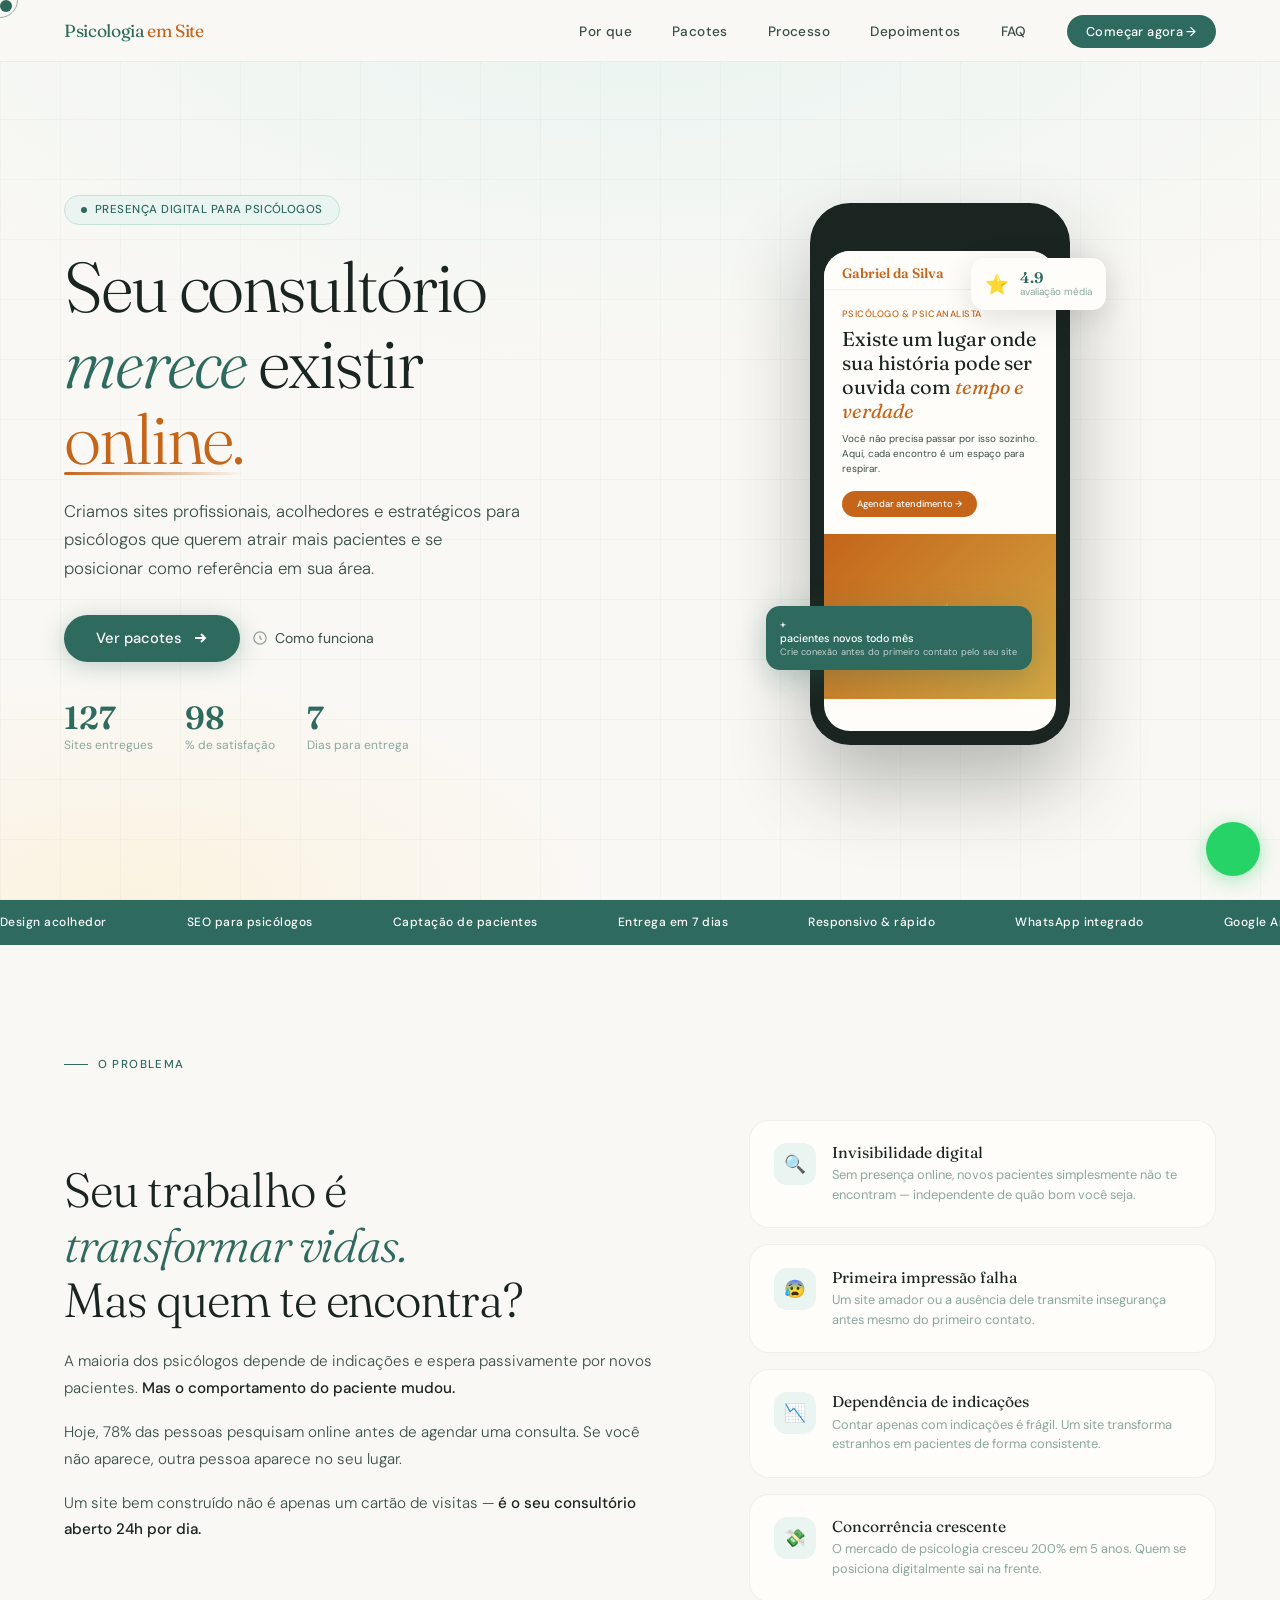
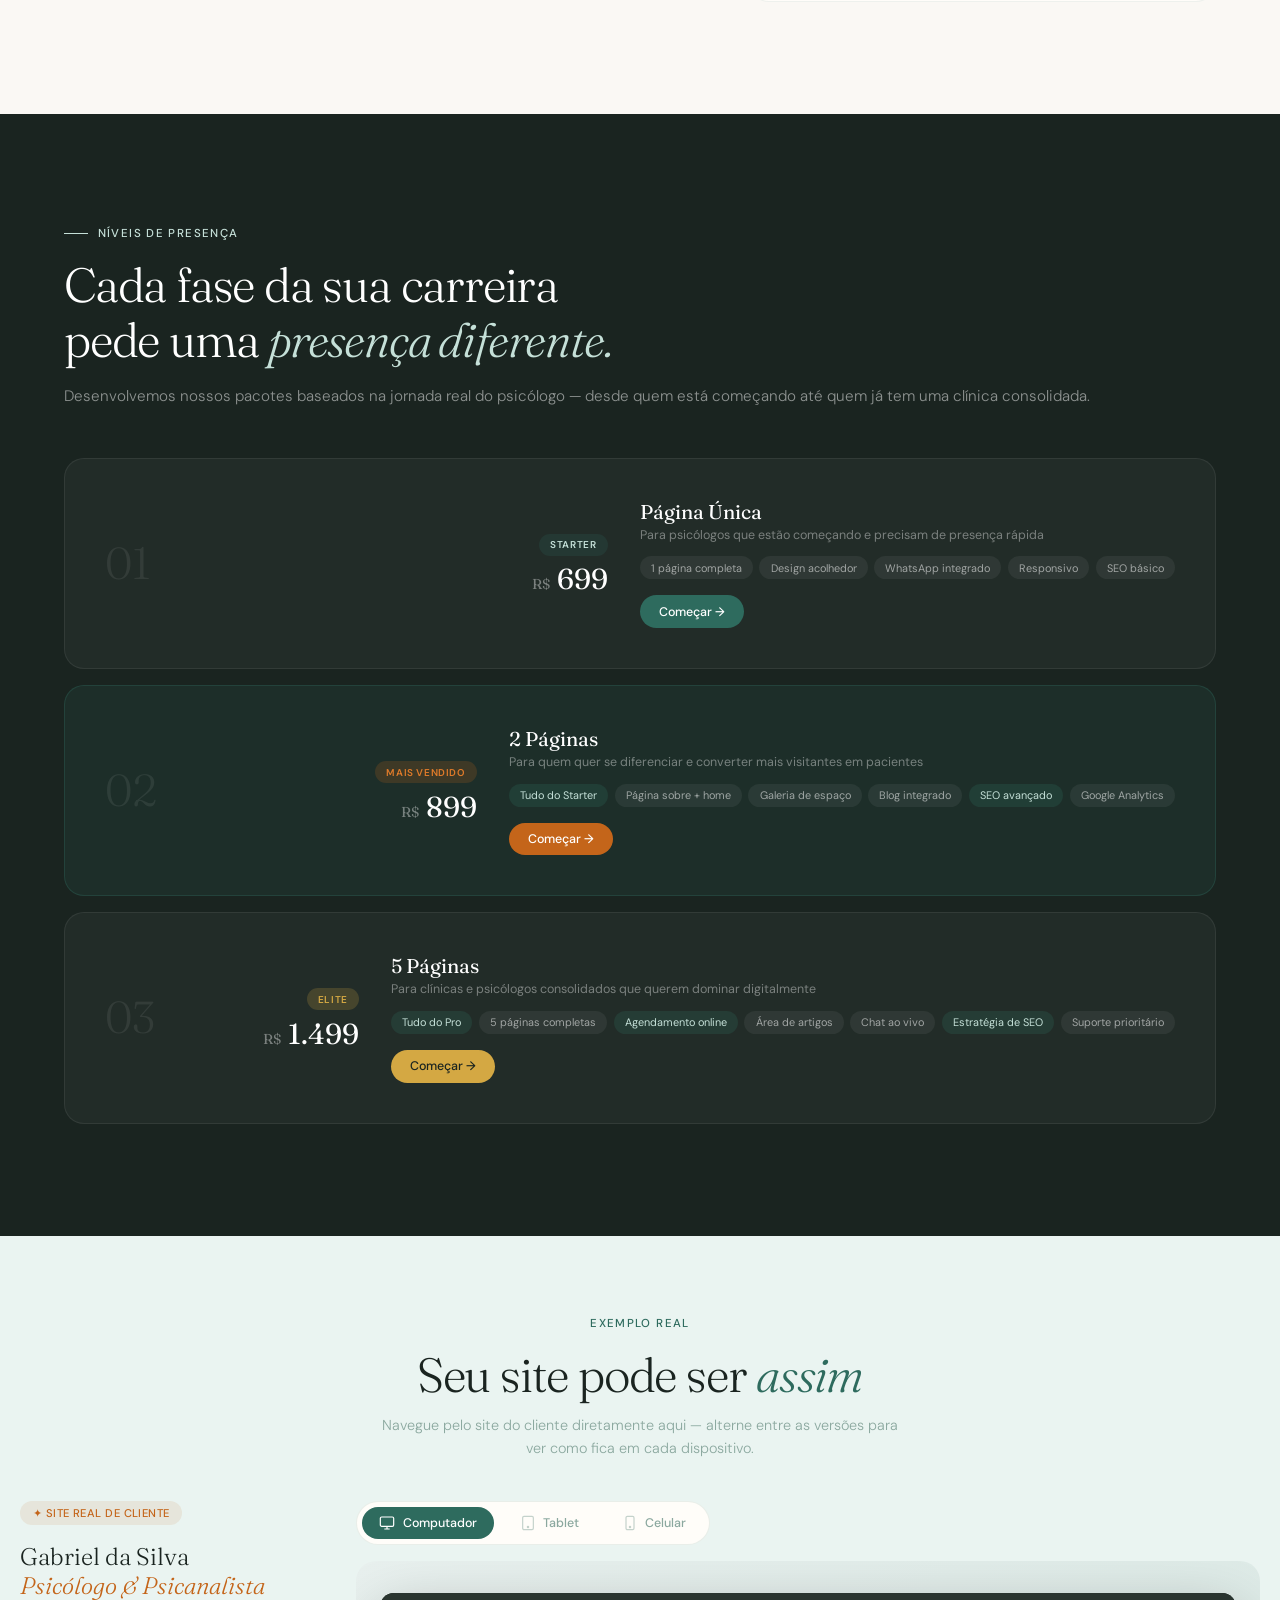
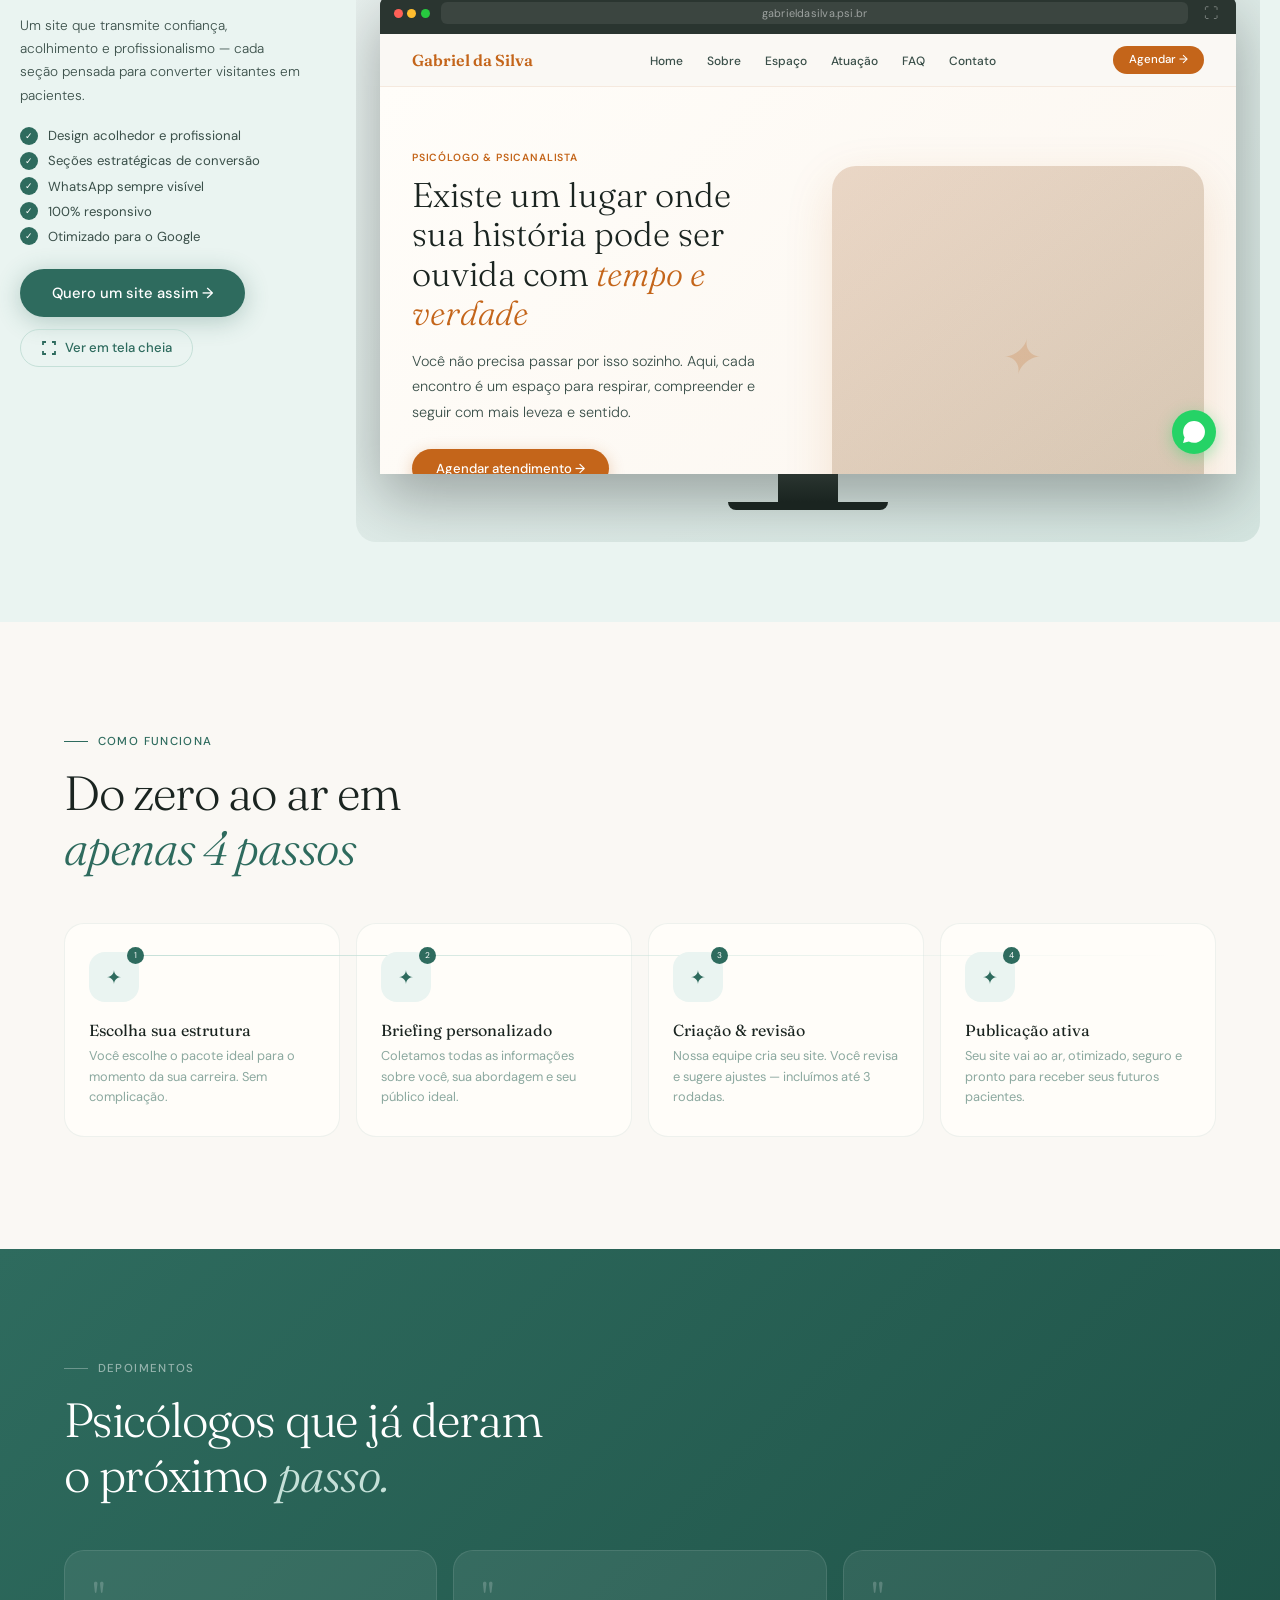
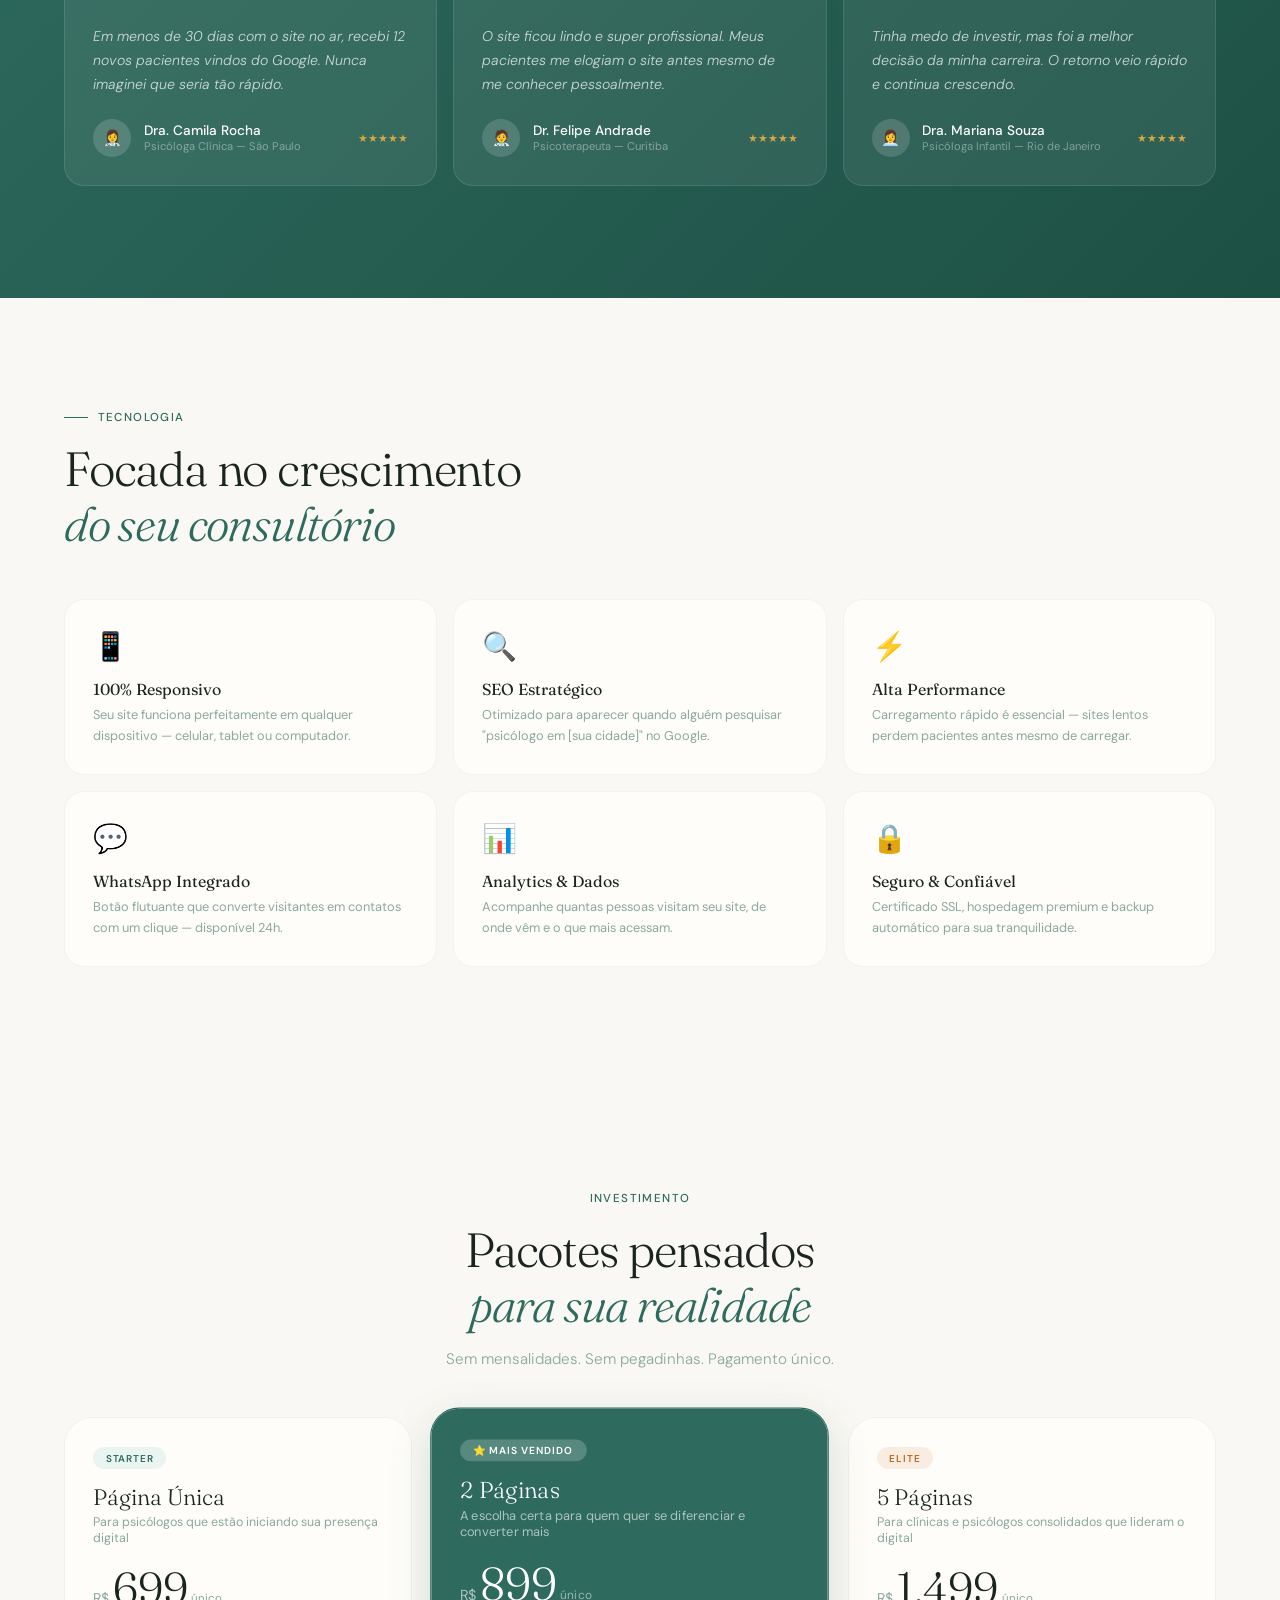
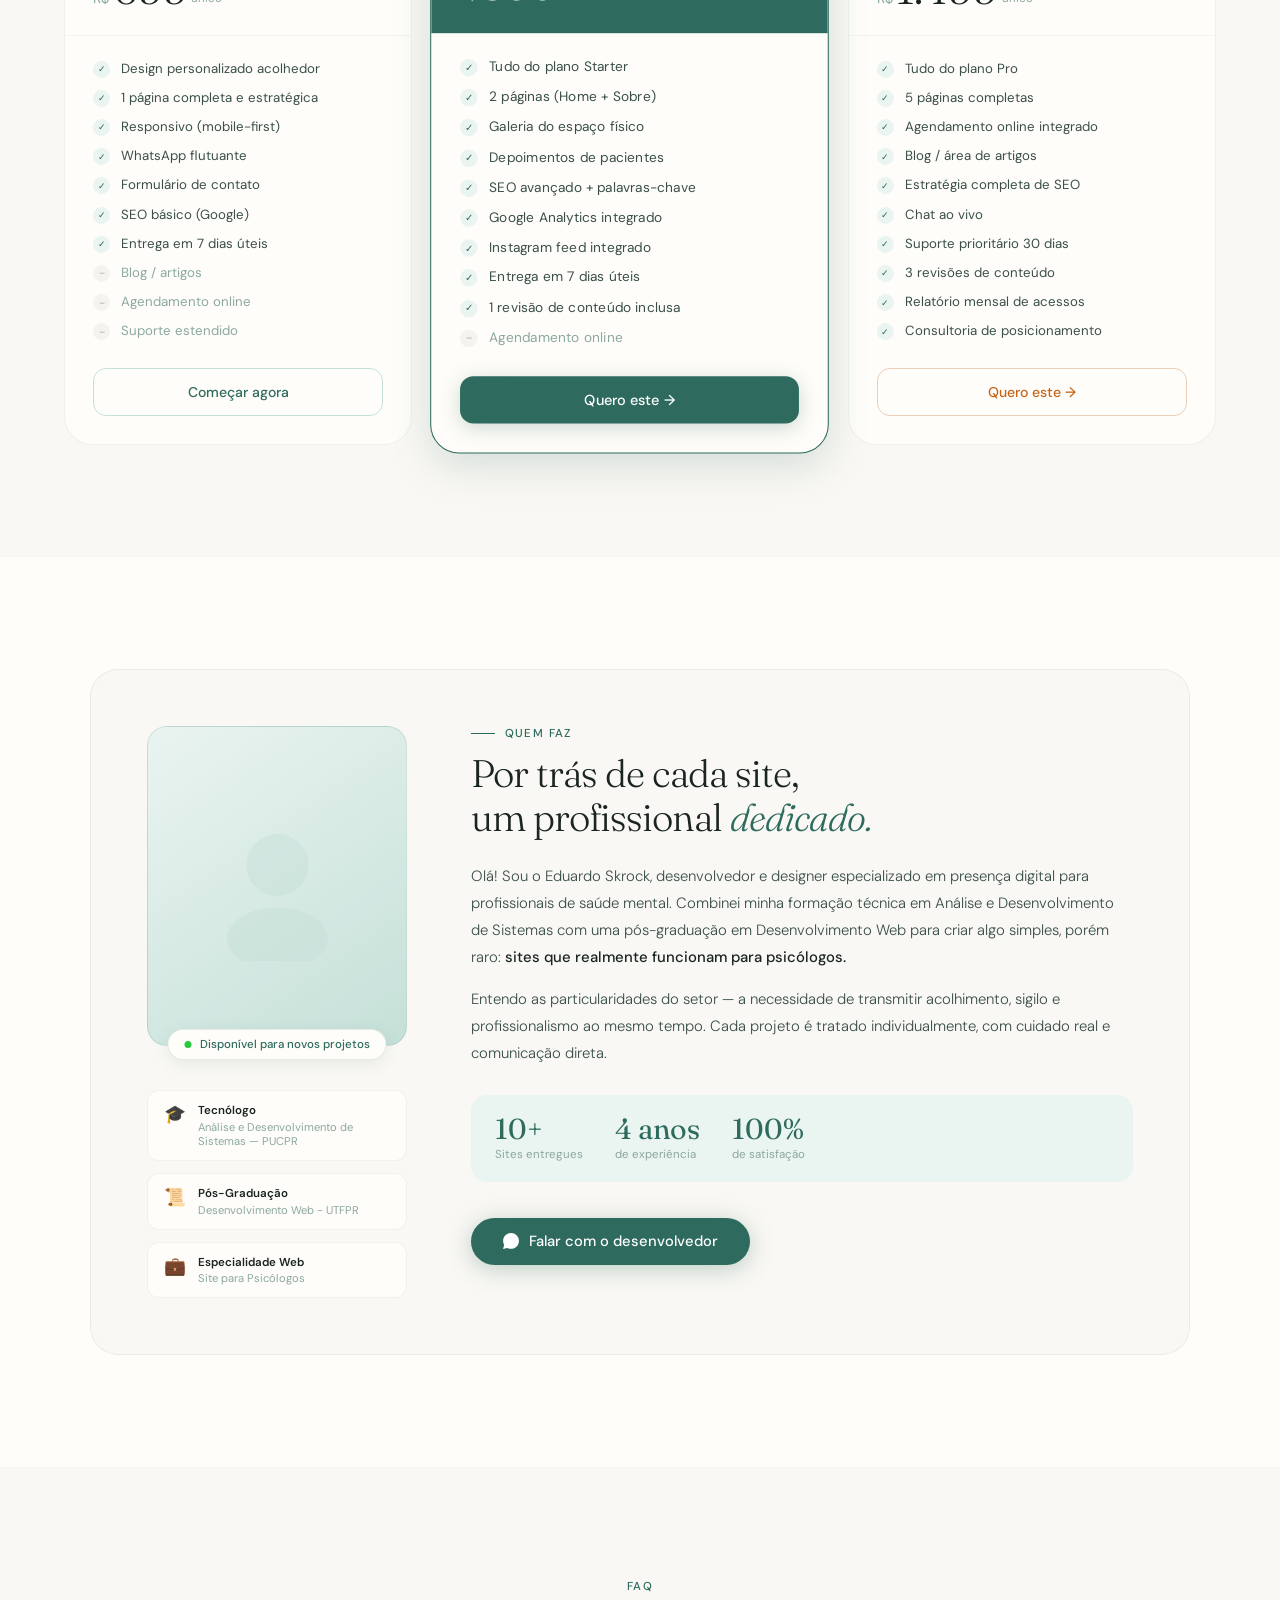
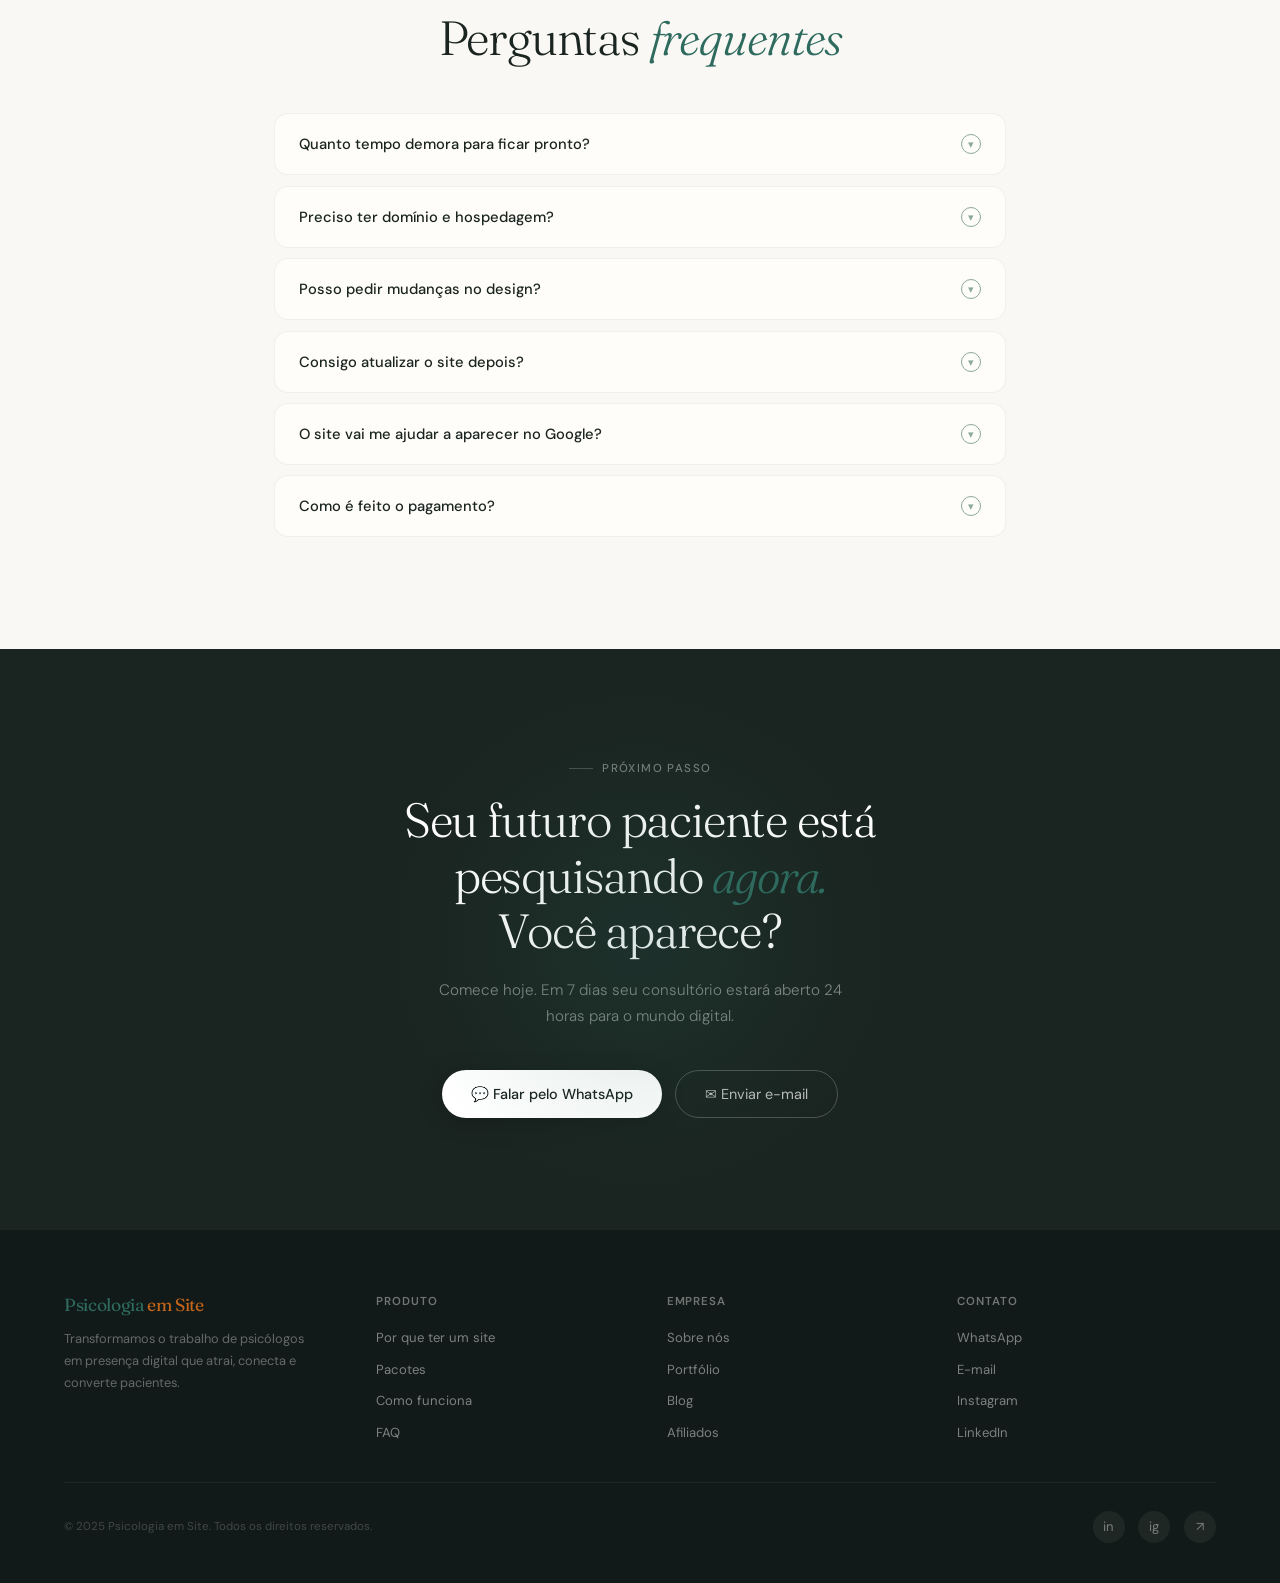
==== index.html @ 6dc86fe2 "first commit" ====
<!DOCTYPE html>
<html lang="pt-BR">
<head>
  <meta charset="UTF-8" />
  <meta name="viewport" content="width=device-width, initial-scale=1.0" />
  <meta name="description" content="Sites profissionais para psicólogos. Atraia mais pacientes, construa sua presença digital e cresça seu consultório." />
  <title>Psicologia em Site — Presença Digital para Psicólogos</title>

  <!-- Fonts -->
  <link rel="preconnect" href="https://fonts.googleapis.com" />
  <link rel="preconnect" href="https://fonts.gstatic.com" crossorigin />
  <link href="https://fonts.googleapis.com/css2?family=Fraunces:ital,opsz,wght@0,9..144,300;0,9..144,400;0,9..144,600;1,9..144,300;1,9..144,400&family=DM+Sans:ital,opsz,wght@0,9..40,300;0,9..40,400;0,9..40,500;1,9..40,300&display=swap" rel="stylesheet" />

  <!-- Stylesheet -->
  <link rel="stylesheet" href="style.css" />
</head>
<body>

  <!-- Custom Cursor (desktop) -->
  <div id="cursor"></div>
  <div id="cursor-ring"></div>

  <!-- Scroll Progress -->
  <div class="scroll-progress" id="scrollProgress"></div>

  <!-- ══════════════════════════════
       NAV
  ══════════════════════════════ -->
  <nav id="nav">
    <a href="#" class="nav-logo">Psicologia <span>em Site</span></a>

    <!-- Desktop links -->
    <ul class="nav-links">
      <li><a href="#por-que">Por que</a></li>
      <li><a href="#pacotes">Pacotes</a></li>
      <li><a href="#processo">Processo</a></li>
      <li><a href="#depoimentos">Depoimentos</a></li>
      <li><a href="#faq">FAQ</a></li>
      <li><a href="#contato" class="nav-cta">Começar agora →</a></li>
    </ul>

    <!-- Mobile hamburger -->
    <button class="nav-hamburger" id="hamburger" aria-label="Abrir menu">
      <span></span><span></span><span></span>
    </button>
  </nav>

  <!-- Mobile drawer -->
  <nav class="nav-drawer" id="navDrawer" aria-label="Menu mobile">
    <a href="#por-que">Por que</a>
    <a href="#pacotes">Pacotes</a>
    <a href="#processo">Processo</a>
    <a href="#depoimentos">Depoimentos</a>
    <a href="#faq">FAQ</a>
    <a href="#contato" class="drawer-cta">Começar agora →</a>
  </nav>

  <!-- ══════════════════════════════
       HERO
  ══════════════════════════════ -->
  <section class="hero">
    <div class="hero-bg"></div>
    <div class="hero-lines"></div>

    <div class="hero-left">
      <div class="hero-tag">Presença digital para psicólogos</div>

      <h1>
        Seu consultório<br/>
        <em>merece</em> existir<br/>
        <span class="accent">online.</span>
      </h1>

      <p class="hero-sub">
        Criamos sites profissionais, acolhedores e estratégicos para psicólogos que querem atrair mais pacientes e se posicionar como referência em sua área.
      </p>

      <div class="hero-actions">
        <a href="#pacotes" class="btn-primary">
          Ver pacotes
          <svg viewBox="0 0 16 16" fill="none" stroke="currentColor" stroke-width="2">
            <path d="M3 8h10M9 4l4 4-4 4"/>
          </svg>
        </a>
        <a href="#processo" class="btn-ghost">
          <svg viewBox="0 0 16 16" fill="none" stroke="currentColor" stroke-width="1.5">
            <circle cx="8" cy="8" r="7"/><path d="M8 5v3l2 2"/>
          </svg>
          Como funciona
        </a>
      </div>

      <div class="hero-stats">
        <div class="stat">
          <div class="stat-num count-up" data-target="127">0</div>
          <div class="stat-label">Sites entregues</div>
        </div>
        <div class="stat">
          <div class="stat-num count-up" data-target="98">0</div>
          <div class="stat-label">% de satisfação</div>
        </div>
        <div class="stat">
          <div class="stat-num count-up" data-target="7">0</div>
          <div class="stat-label">Dias para entrega</div>
        </div>
      </div>
    </div>

    <!-- Phone mockup (desktop only) -->
    <div class="hero-right">
      <div class="phone-mockup">
        <div class="phone-notch"></div>
        <div class="phone-screen">
          <div class="phone-header">
            <div class="phone-logo">Gabriel da Silva</div>
          </div>
          <div class="phone-hero-section">
            <div class="phone-tag-small">Psicólogo &amp; Psicanalista</div>
            <div class="phone-headline">
              Existe um lugar onde sua história pode ser ouvida com <em>tempo e verdade</em>
            </div>
            <div class="phone-sub-text">
              Você não precisa passar por isso sozinho. Aqui, cada encontro é um espaço para respirar.
            </div>
            <div class="phone-cta-btn">Agendar atendimento →</div>
          </div>
          <div class="phone-bottom-img">✦</div>
        </div>
        <div class="phone-floating-badge">
          <div class="badge-icon">⭐</div>
          <div class="badge-text">
            <div class="badge-num">4.9</div>
            <div class="badge-label">avaliação média</div>
          </div>
        </div>
        <div class="phone-floating-badge2">
          <div class="badge2-label">+<br/>pacientes novos todo mês</div>
          <div class="badge2-sub">Crie conexão antes do primeiro contato pelo seu site</div>
        </div>
      </div>
    </div>
  </section>

  <!-- ══════════════════════════════
       MARQUEE
  ══════════════════════════════ -->
  <div class="marquee-section">
    <div class="marquee-track" id="marqueeTrack">
      <div class="marquee-item"><strong>Design acolhedor</strong></div>
      <div class="marquee-dot"></div>
      <div class="marquee-item"><strong>SEO para psicólogos</strong></div>
      <div class="marquee-dot"></div>
      <div class="marquee-item"><strong>Captação de pacientes</strong></div>
      <div class="marquee-dot"></div>
      <div class="marquee-item"><strong>Entrega em 7 dias</strong></div>
      <div class="marquee-dot"></div>
      <div class="marquee-item"><strong>Responsivo &amp; rápido</strong></div>
      <div class="marquee-dot"></div>
      <div class="marquee-item"><strong>WhatsApp integrado</strong></div>
      <div class="marquee-dot"></div>
      <div class="marquee-item"><strong>Google Analytics</strong></div>
      <div class="marquee-dot"></div>
      <!-- Duplicate for seamless loop -->
      <div class="marquee-item"><strong>Design acolhedor</strong></div>
      <div class="marquee-dot"></div>
      <div class="marquee-item"><strong>SEO para psicólogos</strong></div>
      <div class="marquee-dot"></div>
      <div class="marquee-item"><strong>Captação de pacientes</strong></div>
      <div class="marquee-dot"></div>
      <div class="marquee-item"><strong>Entrega em 7 dias</strong></div>
      <div class="marquee-dot"></div>
      <div class="marquee-item"><strong>Responsivo &amp; rápido</strong></div>
      <div class="marquee-dot"></div>
      <div class="marquee-item"><strong>WhatsApp integrado</strong></div>
      <div class="marquee-dot"></div>
      <div class="marquee-item"><strong>Google Analytics</strong></div>
      <div class="marquee-dot"></div>
    </div>
  </div>

  <!-- ══════════════════════════════
       PROBLEM
  ══════════════════════════════ -->
  <section id="por-que">
    <div class="problem-section">
      <div class="section-tag">O problema</div>

      <div class="problem-grid">
        <div>
          <h2 class="section-title reveal">
            Seu trabalho é<br/>
            <em>transformar vidas.</em><br/>
            Mas quem te encontra?
          </h2><br>
          <div class="problem-text reveal reveal-delay-1">
            <p>A maioria dos psicólogos depende de indicações e espera passivamente por novos pacientes. <strong>Mas o comportamento do paciente mudou.</strong></p>
            <p>Hoje, 78% das pessoas pesquisam online antes de agendar uma consulta. Se você não aparece, outra pessoa aparece no seu lugar.</p>
            <p>Um site bem construído não é apenas um cartão de visitas — <strong>é o seu consultório aberto 24h por dia.</strong></p>
          </div>
        </div>

        <div class="problem-cards">
          <div class="problem-card reveal">
            <div class="problem-card-icon">🔍</div>
            <div>
              <h4>Invisibilidade digital</h4>
              <p>Sem presença online, novos pacientes simplesmente não te encontram — independente de quão bom você seja.</p>
            </div>
          </div>
          <div class="problem-card reveal reveal-delay-1">
            <div class="problem-card-icon">😰</div>
            <div>
              <h4>Primeira impressão falha</h4>
              <p>Um site amador ou a ausência dele transmite insegurança antes mesmo do primeiro contato.</p>
            </div>
          </div>
          <div class="problem-card reveal reveal-delay-2">
            <div class="problem-card-icon">📉</div>
            <div>
              <h4>Dependência de indicações</h4>
              <p>Contar apenas com indicações é frágil. Um site transforma estranhos em pacientes de forma consistente.</p>
            </div>
          </div>
          <div class="problem-card reveal reveal-delay-3">
            <div class="problem-card-icon">💸</div>
            <div>
              <h4>Concorrência crescente</h4>
              <p>O mercado de psicologia cresceu 200% em 5 anos. Quem se posiciona digitalmente sai na frente.</p>
            </div>
          </div>
        </div>
      </div>
    </div>
  </section>

  <!-- ══════════════════════════════
       STORY / LEVELS
  ══════════════════════════════ -->
  <section class="story-section" id="pacotes">
    <div style="max-width:1300px;margin:0 auto;">
      <div class="section-tag reveal">Níveis de presença</div>
      <h2 class="section-title reveal reveal-delay-1">
        Cada fase da sua carreira<br/>
        pede uma <em>presença diferente.</em>
      </h2>
      <p class="story-intro reveal reveal-delay-2">
        Desenvolvemos nossos pacotes baseados na jornada real do psicólogo — desde quem está começando até quem já tem uma clínica consolidada.
      </p>

      <div class="levels-container">

        <div class="level-card level-starter reveal">
          <div class="level-top">
            <div class="level-number">01</div>
            <div class="level-price-col">
              <div class="level-badge badge-starter">Starter</div>
              <div class="level-price"><span>R$</span> 699</div>
            </div>
          </div>
          <div class="level-info">
            <h3>Página Única</h3>
            <div class="level-subtitle">Para psicólogos que estão começando e precisam de presença rápida</div>
            <div class="level-features">
              <span class="level-feat">1 página completa</span>
              <span class="level-feat">Design acolhedor</span>
              <span class="level-feat">WhatsApp integrado</span>
              <span class="level-feat">Responsivo</span>
              <span class="level-feat">SEO básico</span>
            </div>
            <a href="https://wa.me/5541988707816?text=Olá!%20Tenho%20interesse%20no%20pacote%20Starter%20(Página%20Única)" class="level-cta-btn cta-sage" target="_blank" rel="noopener">
              Começar →
            </a>
          </div>
        </div>

        <div class="level-card level-pro featured reveal reveal-delay-1">
          <div class="level-top">
            <div class="level-number">02</div>
            <div class="level-price-col">
              <div class="level-badge badge-pro">Mais vendido</div>
              <div class="level-price"><span>R$</span> 899</div>
            </div>
          </div>
          <div class="level-info">
            <h3>2 Páginas</h3>
            <div class="level-subtitle">Para quem quer se diferenciar e converter mais visitantes em pacientes</div>
            <div class="level-features">
              <span class="level-feat highlight">Tudo do Starter</span>
              <span class="level-feat">Página sobre + home</span>
              <span class="level-feat">Galeria de espaço</span>
              <span class="level-feat">Blog integrado</span>
              <span class="level-feat highlight">SEO avançado</span>
              <span class="level-feat">Google Analytics</span>
            </div>
            <a href="https://wa.me/5541988707816?text=Olá!%20Tenho%20interesse%20no%20pacote%20Pro%20(2%20Páginas)" class="level-cta-btn cta-clay" target="_blank" rel="noopener">
              Começar →
            </a>
          </div>
        </div>

        <div class="level-card level-elite reveal reveal-delay-2">
          <div class="level-top">
            <div class="level-number">03</div>
            <div class="level-price-col">
              <div class="level-badge badge-elite">Elite</div>
              <div class="level-price"><span>R$</span> 1.499</div>
            </div>
          </div>
          <div class="level-info">
            <h3>5 Páginas</h3>
            <div class="level-subtitle">Para clínicas e psicólogos consolidados que querem dominar digitalmente</div>
            <div class="level-features">
              <span class="level-feat highlight">Tudo do Pro</span>
              <span class="level-feat">5 páginas completas</span>
              <span class="level-feat highlight">Agendamento online</span>
              <span class="level-feat">Área de artigos</span>
              <span class="level-feat">Chat ao vivo</span>
              <span class="level-feat highlight">Estratégia de SEO</span>
              <span class="level-feat">Suporte prioritário</span>
            </div>
            <a href="https://wa.me/5541988707816?text=Olá!%20Tenho%20interesse%20no%20pacote%20Elite%20(5%20Páginas)" class="level-cta-btn cta-gold" target="_blank" rel="noopener">
              Começar →
            </a>
          </div>
        </div>

      </div>
    </div>
  </section>

  <!-- ══════════════════════════════
       PREVIEW (interactive device switcher)
  ══════════════════════════════ -->
  <section class="preview-section" id="preview">
    <div class="preview-inner">

      <!-- Header -->
      <div class="preview-header">
        <div class="section-tag">Exemplo real</div>
        <h2 class="section-title reveal">Seu site pode ser <em>assim</em></h2>
        <p class="preview-subtitle reveal reveal-delay-1">Navegue pelo site do cliente diretamente aqui — alterne entre as versões para ver como fica em cada dispositivo.</p>
      </div>

      <!-- Left text col + Device viewer -->
      <div class="preview-wrap reveal">

        <!-- Info column -->
        <div class="preview-info">
          <div class="preview-badge">✦ Site real de cliente</div>
          <h3 class="preview-name">Gabriel da Silva<br/><em>Psicólogo &amp; Psicanalista</em></h3>
          <p class="preview-desc">Um site que transmite confiança, acolhimento e profissionalismo — cada seção pensada para converter visitantes em pacientes.</p>
          <div class="preview-pill-list">
            <div class="preview-pill">Design acolhedor e profissional</div>
            <div class="preview-pill">Seções estratégicas de conversão</div>
            <div class="preview-pill">WhatsApp sempre visível</div>
            <div class="preview-pill">100% responsivo</div>
            <div class="preview-pill">Otimizado para o Google</div>
          </div>
          <div class="preview-info-actions">
            <a href="https://wa.me/5541988707816?text=Olá!%20Quero%20um%20site%20assim%20para%20meu%20consultório" class="btn-primary" target="_blank" rel="noopener">
              Quero um site assim →
            </a>
            <button class="btn-expand-modal" id="btnExpandModal">
              <svg width="16" height="16" viewBox="0 0 16 16" fill="none" stroke="currentColor" stroke-width="1.8"><path d="M2 5V2h3M11 2h3v3M14 11v3h-3M5 14H2v-3"/></svg>
              Ver em tela cheia
            </button>
          </div>
        </div>

        <!-- Device viewer column -->
        <div class="device-viewer-col">

          <!-- Device toggle buttons -->
          <div class="device-tabs">
            <button class="device-tab active" data-device="desktop">
              <svg width="16" height="16" viewBox="0 0 24 24" fill="none" stroke="currentColor" stroke-width="1.8"><rect x="2" y="3" width="20" height="14" rx="2"/><path d="M8 21h8M12 17v4"/></svg>
              Computador
            </button>
            <button class="device-tab" data-device="tablet">
              <svg width="16" height="16" viewBox="0 0 24 24" fill="none" stroke="currentColor" stroke-width="1.8"><rect x="4" y="2" width="16" height="20" rx="2"/><circle cx="12" cy="18" r="1"/></svg>
              Tablet
            </button>
            <button class="device-tab" data-device="mobile">
              <svg width="16" height="16" viewBox="0 0 24 24" fill="none" stroke="currentColor" stroke-width="1.8"><rect x="6" y="2" width="12" height="20" rx="2"/><circle cx="12" cy="18" r="1"/></svg>
              Celular
            </button>
          </div>

          <!-- Device frame -->
          <div class="device-stage" id="deviceStage">

            <!-- DESKTOP frame -->
            <div class="device-frame df-desktop active" id="dfDesktop">
              <div class="df-desktop-outer">
                <div class="df-desktop-screen">
                  <div class="df-browser-bar">
                    <div class="df-dots"><span></span><span></span><span></span></div>
                    <div class="df-url">gabrieldasilva.psi.br</div>
                    <div class="df-expand-btn" id="desktopExpandBtn" title="Expandir">⛶</div>
                  </div>
                  <div class="df-iframe-wrap">
                    <iframe id="iframeDesktop" src="demo/index.html" scrolling="yes" title="Site Gabriel da Silva — Desktop"></iframe>
                  </div>
                </div>
                <div class="df-desktop-stand"></div>
                <div class="df-desktop-base"></div>
              </div>
            </div>

            <!-- TABLET frame -->
            <div class="device-frame df-tablet" id="dfTablet">
              <div class="df-tablet-outer">
                <div class="df-tablet-camera"></div>
                <div class="df-tablet-screen">
                  <iframe id="iframeTablet" src="" scrolling="yes" title="Site Gabriel da Silva — Tablet"></iframe>
                </div>
                <div class="df-tablet-btn"></div>
              </div>
            </div>

            <!-- MOBILE frame -->
            <div class="device-frame df-mobile" id="dfMobile">
              <div class="df-mobile-outer">
                <div class="df-mobile-notch"></div>
                <div class="df-mobile-screen">
                  <iframe id="iframeMobile" src="" scrolling="yes" title="Site Gabriel da Silva — Mobile"></iframe>
                </div>
                <div class="df-mobile-bar">
                  <div class="df-home-indicator"></div>
                </div>
              </div>
            </div>

          </div><!-- /device-stage -->
        </div><!-- /device-viewer-col -->
      </div><!-- /preview-wrap -->
    </div><!-- /preview-inner -->
  </section>

  <!-- ══════════════════════════════
       FULLSCREEN MODAL
  ══════════════════════════════ -->
  <div class="preview-modal" id="previewModal" role="dialog" aria-modal="true" aria-label="Visualização em tela cheia">
    <div class="modal-overlay" id="modalOverlay"></div>
    <div class="modal-inner">
      <div class="modal-topbar">
        <div class="modal-dots"><span></span><span></span><span></span></div>
        <div class="modal-url">gabrieldasilva.psi.br</div>
        <div class="modal-device-tabs">
          <button class="modal-dtab active" data-mdevice="desktop">🖥 Desktop</button>
          <button class="modal-dtab" data-mdevice="tablet">📱 Tablet</button>
          <button class="modal-dtab" data-mdevice="mobile">📲 Celular</button>
        </div>
        <button class="modal-close" id="modalClose" aria-label="Fechar">✕</button>
      </div>
      <div class="modal-viewport" id="modalViewport">
        <div class="modal-device-wrap" id="modalDeviceWrap">
          <iframe id="iframeModal" src="" scrolling="yes" title="Visualização completa"></iframe>
        </div>
      </div>
    </div>
  </div>

  <!-- ══════════════════════════════
       PROCESS
  ══════════════════════════════ -->
  <section id="processo">
    <div class="process-section">
      <div class="process-header">
        <div class="section-tag reveal">Como funciona</div>
        <h2 class="section-title reveal reveal-delay-1">
          Do zero ao ar em<br/>
          <em>apenas 4 passos</em>
        </h2>
      </div>

      <div class="process-steps">
        <div class="process-step reveal">
          <div class="step-number" data-num="1">✦</div>
          <h4>Escolha sua estrutura</h4>
          <p>Você escolhe o pacote ideal para o momento da sua carreira. Sem complicação.</p>
        </div>
        <div class="process-step reveal reveal-delay-1">
          <div class="step-number" data-num="2">✦</div>
          <h4>Briefing personalizado</h4>
          <p>Coletamos todas as informações sobre você, sua abordagem e seu público ideal.</p>
        </div>
        <div class="process-step reveal reveal-delay-2">
          <div class="step-number" data-num="3">✦</div>
          <h4>Criação &amp; revisão</h4>
          <p>Nossa equipe cria seu site. Você revisa e sugere ajustes — incluímos até 3 rodadas.</p>
        </div>
        <div class="process-step reveal reveal-delay-3">
          <div class="step-number" data-num="4">✦</div>
          <h4>Publicação ativa</h4>
          <p>Seu site vai ao ar, otimizado, seguro e pronto para receber seus futuros pacientes.</p>
        </div>
      </div>
    </div>
  </section>

  <!-- ══════════════════════════════
       TESTIMONIALS
  ══════════════════════════════ -->
  <section class="testimonial-section" id="depoimentos">
    <div style="max-width:1300px;margin:0 auto;">
      <div class="section-tag reveal">Depoimentos</div>
      <h2 class="section-title reveal reveal-delay-1">
        Psicólogos que já deram<br/>
        o próximo <em>passo.</em>
      </h2>

      <div class="testimonial-grid">
        <div class="testimonial-card reveal">
          <div class="t-quote">"</div>
          <p class="t-text">Em menos de 30 dias com o site no ar, recebi 12 novos pacientes vindos do Google. Nunca imaginei que seria tão rápido.</p>
          <div class="t-author">
            <div class="t-avatar">👩‍⚕️</div>
            <div>
              <div class="t-name">Dra. Camila Rocha</div>
              <div class="t-role">Psicóloga Clínica — São Paulo</div>
            </div>
            <div class="t-stars">★★★★★</div>
          </div>
        </div>

        <div class="testimonial-card reveal reveal-delay-1">
          <div class="t-quote">"</div>
          <p class="t-text">O site ficou lindo e super profissional. Meus pacientes me elogiam o site antes mesmo de me conhecer pessoalmente.</p>
          <div class="t-author">
            <div class="t-avatar">🧑‍⚕️</div>
            <div>
              <div class="t-name">Dr. Felipe Andrade</div>
              <div class="t-role">Psicoterapeuta — Curitiba</div>
            </div>
            <div class="t-stars">★★★★★</div>
          </div>
        </div>

        <div class="testimonial-card reveal reveal-delay-2">
          <div class="t-quote">"</div>
          <p class="t-text">Tinha medo de investir, mas foi a melhor decisão da minha carreira. O retorno veio rápido e continua crescendo.</p>
          <div class="t-author">
            <div class="t-avatar">👩‍💼</div>
            <div>
              <div class="t-name">Dra. Mariana Souza</div>
              <div class="t-role">Psicóloga Infantil — Rio de Janeiro</div>
            </div>
            <div class="t-stars">★★★★★</div>
          </div>
        </div>
      </div>
    </div>
  </section>

  <!-- ══════════════════════════════
       TECH
  ══════════════════════════════ -->
  <section>
    <div class="tech-section">
      <div class="section-tag reveal">Tecnologia</div>
      <h2 class="section-title reveal reveal-delay-1">
        Focada no crescimento<br/>
        <em>do seu consultório</em>
      </h2>

      <div class="tech-grid">
        <div class="tech-card reveal">
          <div class="tech-icon">📱</div>
          <h4>100% Responsivo</h4>
          <p>Seu site funciona perfeitamente em qualquer dispositivo — celular, tablet ou computador.</p>
        </div>
        <div class="tech-card reveal reveal-delay-1">
          <div class="tech-icon">🔍</div>
          <h4>SEO Estratégico</h4>
          <p>Otimizado para aparecer quando alguém pesquisar "psicólogo em [sua cidade]" no Google.</p>
        </div>
        <div class="tech-card reveal reveal-delay-2">
          <div class="tech-icon">⚡</div>
          <h4>Alta Performance</h4>
          <p>Carregamento rápido é essencial — sites lentos perdem pacientes antes mesmo de carregar.</p>
        </div>
        <div class="tech-card reveal">
          <div class="tech-icon">💬</div>
          <h4>WhatsApp Integrado</h4>
          <p>Botão flutuante que converte visitantes em contatos com um clique — disponível 24h.</p>
        </div>
        <div class="tech-card reveal reveal-delay-1">
          <div class="tech-icon">📊</div>
          <h4>Analytics &amp; Dados</h4>
          <p>Acompanhe quantas pessoas visitam seu site, de onde vêm e o que mais acessam.</p>
        </div>
        <div class="tech-card reveal reveal-delay-2">
          <div class="tech-icon">🔒</div>
          <h4>Seguro &amp; Confiável</h4>
          <p>Certificado SSL, hospedagem premium e backup automático para sua tranquilidade.</p>
        </div>
      </div>
    </div>
  </section>

  <!-- ══════════════════════════════
       PRICING
  ══════════════════════════════ -->
  <section class="pricing-section">
    <div class="pricing-inner">
      <div class="pricing-header">
        <div class="section-tag">Investimento</div>
        <h2 class="section-title reveal">Pacotes pensados<br/><em>para sua realidade</em></h2>
        <p style="color:var(--mist);font-size:.95rem;margin-top:1rem;font-weight:300;" class="reveal reveal-delay-1">Sem mensalidades. Sem pegadinhas. Pagamento único.</p>
      </div>

      <div class="pricing-grid">

        <!-- Starter -->
        <div class="price-card reveal">
          <div class="price-header">
            <div class="price-badge pb-green">Starter</div>
            <div class="price-name">Página Única</div>
            <div class="price-desc">Para psicólogos que estão iniciando sua presença digital</div>
            <div class="price-amount">
              <div class="price-cur">R$</div>
              <div class="price-num">699</div>
              <div class="price-period">único</div>
            </div>
          </div>
          <div class="price-body">
            <ul class="price-features">
              <li>Design personalizado acolhedor</li>
              <li>1 página completa e estratégica</li>
              <li>Responsivo (mobile-first)</li>
              <li>WhatsApp flutuante</li>
              <li>Formulário de contato</li>
              <li>SEO básico (Google)</li>
              <li>Entrega em 7 dias úteis</li>
              <li class="muted">Blog / artigos</li>
              <li class="muted">Agendamento online</li>
              <li class="muted">Suporte estendido</li>
            </ul>
            <a href="https://wa.me/5541988707816?text=Olá!%20Tenho%20interesse%20no%20pacote%20Starter%20(R$%20699)" class="price-btn price-btn-ghost" target="_blank" rel="noopener">
              Começar agora
            </a>
          </div>
        </div>

        <!-- Pro (featured) -->
        <div class="price-card featured reveal reveal-delay-1">
          <div class="price-header">
            <div class="price-badge pb-white">⭐ Mais vendido</div>
            <div class="price-name">2 Páginas</div>
            <div class="price-desc">A escolha certa para quem quer se diferenciar e converter mais</div>
            <div class="price-amount">
              <div class="price-cur">R$</div>
              <div class="price-num">899</div>
              <div class="price-period">único</div>
            </div>
          </div>
          <div class="price-body">
            <ul class="price-features">
              <li>Tudo do plano Starter</li>
              <li>2 páginas (Home + Sobre)</li>
              <li>Galeria do espaço físico</li>
              <li>Depoimentos de pacientes</li>
              <li>SEO avançado + palavras-chave</li>
              <li>Google Analytics integrado</li>
              <li>Instagram feed integrado</li>
              <li>Entrega em 7 dias úteis</li>
              <li>1 revisão de conteúdo inclusa</li>
              <li class="muted">Agendamento online</li>
            </ul>
            <a href="https://wa.me/5541988707816?text=Olá!%20Tenho%20interesse%20no%20pacote%20Pro%20(R$%20899)" class="price-btn price-btn-solid" target="_blank" rel="noopener">
              Quero este →
            </a>
          </div>
        </div>

        <!-- Elite -->
        <div class="price-card reveal reveal-delay-2">
          <div class="price-header">
            <div class="price-badge pb-clay">Elite</div>
            <div class="price-name">5 Páginas</div>
            <div class="price-desc">Para clínicas e psicólogos consolidados que lideram o digital</div>
            <div class="price-amount">
              <div class="price-cur">R$</div>
              <div class="price-num">1.499</div>
              <div class="price-period">único</div>
            </div>
          </div>
          <div class="price-body">
            <ul class="price-features">
              <li>Tudo do plano Pro</li>
              <li>5 páginas completas</li>
              <li>Agendamento online integrado</li>
              <li>Blog / área de artigos</li>
              <li>Estratégia completa de SEO</li>
              <li>Chat ao vivo</li>
              <li>Suporte prioritário 30 dias</li>
              <li>3 revisões de conteúdo</li>
              <li>Relatório mensal de acessos</li>
              <li>Consultoria de posicionamento</li>
            </ul>
            <a href="https://wa.me/5541988707816?text=Olá!%20Tenho%20interesse%20no%20pacote%20Elite%20(R$%201.499)" class="price-btn price-btn-clay" target="_blank" rel="noopener">
              Quero este →
            </a>
          </div>
        </div>

      </div>
    </div>
  </section>

  <!-- ══════════════════════════════
       QUEM FAZ
  ══════════════════════════════ -->
  <section class="quemfaz-section" id="quemfaz">
    <div class="quemfaz-inner">

      <div class="quemfaz-card reveal">

        <!-- Photo side -->
        <div class="qf-photo-col">
          <div class="qf-photo-wrap">
            <div class="qf-photo-placeholder">
              <!-- Replace src with real photo when available -->
              <div class="qf-avatar-fallback">
                <svg viewBox="0 0 80 80" fill="none" xmlns="http://www.w3.org/2000/svg">
                  <circle cx="40" cy="30" r="16" fill="var(--sage-mid)"/>
                  <ellipse cx="40" cy="68" rx="26" ry="16" fill="var(--sage-mid)"/>
                </svg>
              </div>
            </div>
            <div class="qf-photo-badge">
              <span class="qf-badge-dot"></span>
              Disponível para novos projetos
            </div>
          </div>
          <!-- Credentials strip -->
          <div class="qf-creds">
            <div class="qf-cred">
              <div class="qf-cred-icon">🎓</div>
              <div>
                <div class="qf-cred-title">Tecnólogo</div>
                <div class="qf-cred-desc">Análise e Desenvolvimento de Sistemas — PUCPR</div>
              </div>
            </div>
            <div class="qf-cred">
              <div class="qf-cred-icon">📜</div>
              <div>
                <div class="qf-cred-title">Pós-Graduação</div>
                <div class="qf-cred-desc">Desenvolvimento Web - UTFPR</div>
              </div>
            </div>
            <div class="qf-cred">
              <div class="qf-cred-icon">💼</div>
              <div>
                <div class="qf-cred-title">Especialidade Web</div>
                <div class="qf-cred-desc">Site para Psicólogos</div>
              </div>
            </div>
          </div>
        </div>

        <!-- Text side -->
        <div class="qf-text-col">
          <div class="section-tag">Quem faz</div>
          <h2 class="section-title">
            Por trás de cada site,<br/>
            um profissional <em>dedicado.</em>
          </h2>
          <p class="qf-bio">
            Olá! Sou o Eduardo Skrock, desenvolvedor e designer especializado em presença digital para profissionais de saúde mental. Combinei minha formação técnica em Análise e Desenvolvimento de Sistemas com uma pós-graduação em Desenvolvimento Web para criar algo simples, porém raro: <strong>sites que realmente funcionam para psicólogos.</strong>
          </p>
          <p class="qf-bio">
            Entendo as particularidades do setor — a necessidade de transmitir acolhimento, sigilo e profissionalismo ao mesmo tempo. Cada projeto é tratado individualmente, com cuidado real e comunicação direta.
          </p>

          <div class="qf-stats-row">
            <div class="qf-stat">
              <div class="qf-stat-num">10+</div>
              <div class="qf-stat-label">Sites entregues</div>
            </div>
            <div class="qf-stat">
              <div class="qf-stat-num">4 anos</div>
              <div class="qf-stat-label">de experiência</div>
            </div>
            <div class="qf-stat">
              <div class="qf-stat-num">100%</div>
              <div class="qf-stat-label">de satisfação</div>
            </div>
          </div>

          <a href="https://wa.me/5541988707816?text=Olá%20Eduardo!%20Vi%20seu%20portfólio%20e%20quero%20conversar%20sobre%20um%20site%20para%20meu%20consultório" class="btn-primary qf-cta" target="_blank" rel="noopener">
            <svg width="18" height="18" viewBox="0 0 24 24" fill="currentColor"><path d="M17.472 14.382c-.297-.149-1.758-.867-2.03-.967-.273-.099-.471-.148-.67.15-.197.297-.767.966-.94 1.164-.173.199-.347.223-.644.075-.297-.15-1.255-.463-2.39-1.475-.883-.788-1.48-1.761-1.653-2.059-.173-.297-.018-.458.13-.606.134-.133.298-.347.446-.52.149-.174.198-.298.298-.497.099-.198.05-.371-.025-.52-.075-.149-.669-1.612-.916-2.207-.242-.579-.487-.5-.669-.51a9.234 9.234 0 00-.57-.01c-.198 0-.52.074-.792.372-.272.297-1.04 1.016-1.04 2.479 0 1.462 1.065 2.875 1.213 3.074.149.198 2.096 3.2 5.077 4.487.709.306 1.262.489 1.694.625.712.227 1.36.195 1.871.118.571-.085 1.758-.719 2.006-1.413.248-.694.248-1.289.173-1.413-.074-.124-.272-.198-.57-.347z"/><path d="M12.05 0C5.495 0 .16 5.335.157 11.892c0 2.096.547 4.142 1.588 5.945L.057 24l6.305-1.654a11.882 11.882 0 005.683 1.448h.005c6.554 0 11.89-5.335 11.893-11.893A11.821 11.821 0 0020.463 3.48 11.815 11.815 0 0012.05 0z"/></svg>
            Falar com o desenvolvedor
          </a>
        </div>

      </div>
    </div>
  </section>

  <!-- ══════════════════════════════
       FAQ
  ══════════════════════════════ -->
  <section id="faq">
    <div class="faq-section">
      <div class="faq-header">
        <div class="section-tag">FAQ</div>
        <h2 class="section-title reveal">Perguntas <em>frequentes</em></h2>
      </div>

      <div class="faq-list">
        <div class="faq-item">
          <button class="faq-question">
            Quanto tempo demora para ficar pronto?
            <div class="faq-chevron">▾</div>
          </button>
          <div class="faq-answer">
            <div class="faq-answer-inner">
              O prazo padrão é de 7 dias úteis após recebermos todas as informações necessárias pelo briefing. Para o pacote Elite (5 páginas), o prazo pode ser de até 14 dias úteis dependendo da complexidade.
            </div>
          </div>
        </div>

        <div class="faq-item">
          <button class="faq-question">
            Preciso ter domínio e hospedagem?
            <div class="faq-chevron">▾</div>
          </button>
          <div class="faq-answer">
            <div class="faq-answer-inner">
              Não se preocupe com isso! Cuidamos de todo o processo técnico: domínio, hospedagem, certificado SSL e publicação. Você só precisa nos dizer o que quer e nós fazemos o resto.
            </div>
          </div>
        </div>

        <div class="faq-item">
          <button class="faq-question">
            Posso pedir mudanças no design?
            <div class="faq-chevron">▾</div>
          </button>
          <div class="faq-answer">
            <div class="faq-answer-inner">
              Sim! Todos os pacotes incluem pelo menos 1 rodada de revisão. O pacote Elite inclui 3 rodadas completas de revisão. Queremos que você fique 100% satisfeito com o resultado.
            </div>
          </div>
        </div>

        <div class="faq-item">
          <button class="faq-question">
            Consigo atualizar o site depois?
            <div class="faq-chevron">▾</div>
          </button>
          <div class="faq-answer">
            <div class="faq-answer-inner">
              Sim! Entregamos acesso completo ao painel de gerenciamento onde você pode atualizar textos, fotos e informações. Também oferecemos planos de manutenção mensal para quem preferir deixar conosco.
            </div>
          </div>
        </div>

        <div class="faq-item">
          <button class="faq-question">
            O site vai me ajudar a aparecer no Google?
            <div class="faq-chevron">▾</div>
          </button>
          <div class="faq-answer">
            <div class="faq-answer-inner">
              Todos os nossos sites são construídos com SEO (otimização para mecanismos de busca). Isso significa que o Google consegue encontrar e indexar seu site. Para resultados mais expressivos, o pacote Pro e Elite incluem estratégias avançadas de palavras-chave locais.
            </div>
          </div>
        </div>

        <div class="faq-item">
          <button class="faq-question">
            Como é feito o pagamento?
            <div class="faq-chevron">▾</div>
          </button>
          <div class="faq-answer">
            <div class="faq-answer-inner">
              Aceitamos PIX, cartão de crédito (em até 12x) e transferência bancária. O pagamento é único — sem mensalidades ou taxas escondidas. Cobramos 50% no início e 50% na entrega.
            </div>
          </div>
        </div>
      </div>
    </div>
  </section>

  <!-- ══════════════════════════════
       CTA FINAL
  ══════════════════════════════ -->
  <section class="cta-section" id="contato">
    <div class="cta-glow"></div>
    <div class="section-tag reveal">Próximo passo</div>
    <h2 class="section-title reveal reveal-delay-1">
      Seu futuro paciente está<br/>
      pesquisando <em>agora.</em><br/>
      Você aparece?
    </h2>
    <p class="cta-sub reveal reveal-delay-2">
      Comece hoje. Em 7 dias seu consultório estará aberto 24 horas para o mundo digital.
    </p>
    <div class="cta-actions reveal reveal-delay-3">
      <a href="https://wa.me/5541988707816?text=Olá!%20Quero%20um%20site%20para%20meu%20consultório%20de%20psicologia" class="btn-white" target="_blank" rel="noopener">
        💬 Falar pelo WhatsApp
      </a>
      <a href="mailto:psicologiaemsite@gmail.com?subject=Quero%20um%20site%20para%20meu%20consultório" class="btn-outline-white">
        ✉ Enviar e-mail
      </a>
    </div>
  </section>

  <!-- ══════════════════════════════
       FOOTER
  ══════════════════════════════ -->
  <footer>
    <div class="footer-inner">
      <div class="footer-top">
        <div class="footer-brand">
          <a href="#" class="nav-logo">Psicologia <span>em Site</span></a>
          <p>Transformamos o trabalho de psicólogos em presença digital que atrai, conecta e converte pacientes.</p>
        </div>
        <div class="footer-cols">
          <div class="footer-col">
            <h5>Produto</h5>
            <ul>
              <li><a href="#por-que">Por que ter um site</a></li>
              <li><a href="#pacotes">Pacotes</a></li>
              <li><a href="#processo">Como funciona</a></li>
              <li><a href="#faq">FAQ</a></li>
            </ul>
          </div>
          <div class="footer-col">
            <h5>Empresa</h5>
            <ul>
              <li><a href="#">Sobre nós</a></li>
              <li><a href="#">Portfólio</a></li>
              <li><a href="#">Blog</a></li>
              <li><a href="#">Afiliados</a></li>
            </ul>
          </div>
          <div class="footer-col">
            <h5>Contato</h5>
            <ul>
              <li><a href="https://wa.me/5541988707816" target="_blank" rel="noopener">WhatsApp</a></li>
              <li><a href="mailto:psicologiaemsite@gmail.com">E-mail</a></li>
              <li><a href="#" target="_blank" rel="noopener">Instagram</a></li>
              <li><a href="#" target="_blank" rel="noopener">LinkedIn</a></li>
            </ul>
          </div>
        </div>
      </div>

      <div class="footer-bottom">
        <div class="footer-copy">© 2025 Psicologia em Site. Todos os direitos reservados.</div>
        <div class="footer-social">
          <a href="#" class="social-link" aria-label="LinkedIn">in</a>
          <a href="#" class="social-link" aria-label="Instagram">ig</a>
          <a href="https://wa.me/5541988707816" class="social-link" target="_blank" rel="noopener" aria-label="WhatsApp">↗</a>
        </div>
      </div>
    </div>
  </footer>
  <script src="script.js"></script>

  <!-- Floating WhatsApp FAB -->
  <a href="https://wa.me/5541988707816?text=Olá!%20Quero%20um%20site%20para%20meu%20consultório" class="whatsapp-fab" target="_blank" rel="noopener" aria-label="Falar no WhatsApp">
    <svg viewBox="0 0 24 24" xmlns="http://www.w3.org/2000/svg">
      <path d="M17.472 14.382c-.297-.149-1.758-.867-2.03-.967-.273-.099-.471-.148-.67.15-.197.297-.767.966-.94 1.164-.173.199-.347.223-.644.075-.297-.15-1.255-.463-2.39-1.475-.883-.788-1.48-1.761-1.653-2.059-.173-.297-.018-.458.13-.606.134-.133.298-.347.446-.52.149-.174.198-.298.298-.497.099-.198.05-.371-.025-.52-.075-.149-.669-1.612-.916-2.207-.242-.579-.487-.5-.669-.51-.173-.008-.371-.01-.57-.01-.198 0-.52.074-.792.372-.272.297-1.04 1.016-1.04 2.479 0 1.462 1.065 2.875 1.213 3.074.149.198 2.096 3.2 5.077 4.487.709.306 1.262.489 1.694.625.712.227 1.36.195 1.871.118.571-.085 1.758-.719 2.006-1.413.248-.694.248-1.289.173-1.413-.074-.124-.272-.198-.57-.347m-5.421 7.403h-.004a9.87 9.87 0 01-5.031-1.378l-.361-.214-3.741.982.998-3.648-.235-.374a9.86 9.86 0 01-1.51-5.26c.001-5.45 4.436-9.884 9.888-9.884 2.64 0 5.122 1.03 6.988 2.898a9.825 9.825 0 012.893 6.994c-.003 5.45-4.437 9.884-9.885 9.884m8.413-18.297A11.815 11.815 0 0012.05 0C5.495 0 .16 5.335.157 11.892c0 2.096.547 4.142 1.588 5.945L.057 24l6.305-1.654a11.882 11.882 0 005.683 1.448h.005c6.554 0
  </a>
</body>
---- style.css ----
/* ============================================================
   PSICOLOGIA EM SITE — style.css
   Mobile-first, then tablet (768px+), then desktop (1024px+)
   ============================================================ */

*, *::before, *::after { margin: 0; padding: 0; box-sizing: border-box; }

:root {
  --sage:       #2E6B5E;
  --sage-light: #3D8A7A;
  --sage-pale:  #EAF4F1;
  --sage-mid:   #C5E0D8;
  --cream:      #FAF8F4;
  --warm-white: #FFFDF9;
  --clay:       #C4651A;
  --clay-light: #E07B2A;
  --ink:        #1A2420;
  --ink-light:  #3A4F49;
  --mist:       #8BA89F;
  --gold:       #D4A843;
  --gold-pale:  #FBF3E0;
  --radius-sm:  12px;
  --radius-md:  20px;
  --radius-lg:  28px;
}

html { scroll-behavior: smooth; }

body {
  font-family: 'DM Sans', sans-serif;
  background: var(--cream);
  color: var(--ink);
  overflow-x: hidden;
}

img { max-width: 100%; display: block; }
a { cursor: pointer; }

/* ── CUSTOM CURSOR (desktop only) ── */
@media (pointer: fine) {
  body { cursor: none; }
}
#cursor {
  width: 12px; height: 12px;
  background: var(--sage);
  border-radius: 50%;
  position: fixed; top: 0; left: 0;
  pointer-events: none; z-index: 9999;
  transition: transform .15s ease, background .2s ease;
  mix-blend-mode: multiply;
  display: none;
}
#cursor-ring {
  width: 36px; height: 36px;
  border: 1.5px solid var(--sage);
  border-radius: 50%;
  position: fixed; top: 0; left: 0;
  pointer-events: none; z-index: 9998;
  transition: transform .35s cubic-bezier(.25,.46,.45,.94), opacity .3s;
  opacity: .5;
  display: none;
}
@media (pointer: fine) {
  #cursor, #cursor-ring { display: block; }
}

/* ── SCROLL PROGRESS ── */
.scroll-progress {
  position: fixed; top: 0; left: 0;
  height: 3px;
  background: linear-gradient(90deg, var(--sage), var(--clay));
  z-index: 200;
  transition: width .1s linear;
}

/* ────────────────────────────────────────
   NAV
──────────────────────────────────────── */
nav {
  position: fixed; top: 0; left: 0; right: 0; z-index: 100;
  display: flex; align-items: center; justify-content: space-between;
  padding: 1rem 1.25rem;
  background: rgba(250,248,244,.95);
  backdrop-filter: blur(16px);
  -webkit-backdrop-filter: blur(16px);
  border-bottom: 1px solid rgba(46,107,94,.08);
  transition: padding .4s ease, box-shadow .4s ease;
}
nav.scrolled {
  padding: .75rem 1.25rem;
  box-shadow: 0 4px 32px rgba(46,107,94,.08);
}
.nav-logo {
  font-family: 'Fraunces', serif;
  font-size: 1.1rem;
  color: var(--sage);
  letter-spacing: -.02em;
  text-decoration: none;
}
.nav-logo span { color: var(--clay); }

/* Desktop nav links — hidden on mobile */
.nav-links { display: none; gap: 2.5rem; list-style: none; }
.nav-links a {
  font-size: .85rem; font-weight: 500;
  color: var(--ink-light); text-decoration: none;
  letter-spacing: .03em; position: relative;
  transition: color .2s;
}
.nav-links a::after {
  content: ''; position: absolute;
  bottom: -3px; left: 0; right: 0;
  height: 1px; background: var(--sage);
  transform: scaleX(0); transform-origin: left;
  transition: transform .3s ease;
}
.nav-links a:hover { color: var(--sage); }
.nav-links a:hover::after { transform: scaleX(1); }
.nav-cta {
  background: var(--sage) !important;
  color: #fff !important;
  padding: .5rem 1.2rem !important;
  border-radius: 100px !important;
  font-size: .8rem !important;
  font-weight: 500 !important;
  transition: background .2s, transform .2s !important;
}
.nav-cta::after { display: none !important; }
.nav-cta:hover { background: var(--sage-light) !important; transform: translateY(-1px); }

/* Hamburger */
.nav-hamburger {
  background: none; border: none; cursor: pointer;
  display: flex; flex-direction: column; gap: 5px;
  padding: 4px;
}
.nav-hamburger span {
  display: block; width: 22px; height: 2px;
  background: var(--ink); border-radius: 2px;
  transition: transform .3s, opacity .3s;
}
.nav-hamburger.open span:nth-child(1) { transform: translateY(7px) rotate(45deg); }
.nav-hamburger.open span:nth-child(2) { opacity: 0; }
.nav-hamburger.open span:nth-child(3) { transform: translateY(-7px) rotate(-45deg); }

/* Mobile drawer */
.nav-drawer {
  display: none;
  position: fixed; top: 0; left: 0; right: 0; bottom: 0;
  background: var(--cream);
  z-index: 99;
  flex-direction: column;
  align-items: center; justify-content: center;
  gap: 2.5rem;
  opacity: 0;
  pointer-events: none;
  transition: opacity .3s ease;
}
.nav-drawer.open {
  display: flex;
  opacity: 1;
  pointer-events: all;
}
.nav-drawer a {
  font-family: 'Fraunces', serif;
  font-size: 2rem; font-weight: 300;
  color: var(--ink); text-decoration: none;
  transition: color .2s;
}
.nav-drawer a:hover { color: var(--sage); }
.nav-drawer .drawer-cta {
  background: var(--sage);
  color: #fff !important;
  font-size: 1rem !important;
  padding: .85rem 2.5rem;
  border-radius: 100px;
  font-family: 'DM Sans', sans-serif !important;
  font-weight: 500 !important;
}

@media (min-width: 768px) {
  nav { padding: 1.25rem 2.5rem; }
  nav.scrolled { padding: .85rem 2.5rem; }
}
@media (min-width: 1024px) {
  nav { padding: 1.25rem 4rem; }
  nav.scrolled { padding: .85rem 4rem; }
  .nav-links { display: flex; }
  .nav-hamburger { display: none; }
}

/* ────────────────────────────────────────
   SHARED UTILS
──────────────────────────────────────── */
.section-tag {
  font-size: .72rem; font-weight: 500;
  letter-spacing: .12em; text-transform: uppercase;
  color: var(--sage); margin-bottom: 1rem;
  display: flex; align-items: center; gap: .6rem;
}
.section-tag::before {
  content: ''; width: 24px; height: 1px; background: var(--sage);
}
.section-title {
  font-family: 'Fraunces', serif;
  font-size: clamp(1.8rem, 6vw, 3rem);
  font-weight: 300; line-height: 1.15;
  letter-spacing: -.025em; color: var(--ink);
}
.section-title em { font-style: italic; color: var(--sage); }
.section-title .clay { color: var(--clay); }

.btn-primary {
  display: inline-flex; align-items: center; gap: .6rem;
  background: var(--sage); color: #fff;
  padding: .85rem 2rem; border-radius: 100px;
  font-size: .92rem; font-weight: 500; text-decoration: none;
  transition: background .25s, transform .25s, box-shadow .25s;
  box-shadow: 0 4px 24px rgba(46,107,94,.3);
  white-space: nowrap;
}
.btn-primary:hover {
  background: var(--sage-light);
  transform: translateY(-2px);
  box-shadow: 0 8px 32px rgba(46,107,94,.35);
}
.btn-primary svg { width: 16px; transition: transform .25s; }
.btn-primary:hover svg { transform: translateX(3px); }

.btn-ghost {
  display: inline-flex; align-items: center; gap: .5rem;
  color: var(--ink-light); font-size: .88rem;
  text-decoration: none; font-weight: 400; transition: color .2s;
}
.btn-ghost:hover { color: var(--sage); }
.btn-ghost svg { width: 14px; opacity: .5; }

/* Reveal animations */
.reveal {
  opacity: 0; transform: translateY(24px);
  transition: opacity .7s ease, transform .7s ease;
}
.reveal.visible { opacity: 1; transform: none; }
.reveal-delay-1 { transition-delay: .1s; }
.reveal-delay-2 { transition-delay: .2s; }
.reveal-delay-3 { transition-delay: .3s; }
.reveal-delay-4 { transition-delay: .4s; }

@keyframes fadeUp {
  from { opacity: 0; transform: translateY(28px); }
  to   { opacity: 1; transform: translateY(0); }
}
@keyframes float {
  0%,100% { transform: translateY(0); }
  50%     { transform: translateY(-8px); }
}
@keyframes pulse {
  0%,100% { opacity: 1; transform: scale(1); }
  50%     { opacity: .4; transform: scale(1.4); }
}

/* ────────────────────────────────────────
   HERO
──────────────────────────────────────── */
.hero {
  min-height: 100svh;
  display: flex; flex-direction: column; justify-content: center;
  padding: 6rem 1.25rem 3rem;
  position: relative; overflow: hidden;
}
.hero-bg {
  position: absolute; inset: 0;
  background:
    radial-gradient(ellipse 100% 60% at 50% 0%, var(--sage-pale) 0%, transparent 70%),
    radial-gradient(ellipse 60% 40% at 10% 100%, var(--gold-pale) 0%, transparent 60%);
}
.hero-lines {
  position: absolute; inset: 0; opacity: .03;
  background-image:
    repeating-linear-gradient(0deg,   var(--sage) 0, var(--sage) 1px, transparent 1px, transparent 60px),
    repeating-linear-gradient(90deg,  var(--sage) 0, var(--sage) 1px, transparent 1px, transparent 60px);
}
.hero-left { position: relative; z-index: 2; }
.hero-tag {
  display: inline-flex; align-items: center; gap: .5rem;
  background: var(--sage-pale); border: 1px solid var(--sage-mid);
  color: var(--sage); font-size: .72rem; font-weight: 500;
  padding: .4rem 1rem; border-radius: 100px;
  margin-bottom: 1.5rem;
  letter-spacing: .04em; text-transform: uppercase;
  animation: fadeUp .8s ease both;
}
.hero-tag::before {
  content: ''; width: 6px; height: 6px;
  background: var(--sage); border-radius: 50%;
  animation: pulse 2s infinite;
}
.hero h1 {
  font-family: 'Fraunces', serif;
  font-size: clamp(2.4rem, 10vw, 4.4rem);
  font-weight: 300; line-height: 1.08;
  letter-spacing: -.03em; color: var(--ink);
  animation: fadeUp .8s .1s ease both;
}
.hero h1 em { font-style: italic; color: var(--sage); }
.hero h1 .accent {
  position: relative; display: inline-block; color: var(--clay);
}
.hero h1 .accent::after {
  content: ''; position: absolute;
  left: 0; bottom: 2px; right: 0; height: 3px;
  background: linear-gradient(90deg, var(--clay), transparent);
  border-radius: 2px;
}
.hero-sub {
  margin-top: 1.25rem; font-size: .97rem;
  color: var(--ink-light); line-height: 1.7; font-weight: 300;
  animation: fadeUp .8s .2s ease both;
}
.hero-actions {
  margin-top: 2rem;
  display: flex; flex-wrap: wrap; gap: .85rem; align-items: center;
  animation: fadeUp .8s .3s ease both;
}
.hero-stats {
  margin-top: 2.5rem;
  display: flex; gap: 2rem; flex-wrap: wrap;
  animation: fadeUp .8s .4s ease both;
}
.stat-num {
  font-family: 'Fraunces', serif; font-size: 2rem;
  font-weight: 600; color: var(--sage); line-height: 1;
}
.stat-label { font-size: .75rem; color: var(--mist); margin-top: .2rem; }

/* Phone mockup — hidden on mobile, shown on desktop */
.hero-right { display: none; }

@media (min-width: 768px) {
  .hero { padding: 7rem 2.5rem 4rem; }
  .hero-sub { max-width: 500px; }
}
@media (min-width: 1024px) {
  .hero {
    display: grid; grid-template-columns: 1fr 1fr;
    align-items: center; padding: 7rem 4rem 4rem; gap: 3rem;
  }
  .hero-right {
    display: flex; justify-content: center; z-index: 2;
    animation: fadeUp .9s .2s ease both;
  }
  .hero-sub { max-width: 460px; font-size: 1.05rem; }
}

/* Phone mockup */
.phone-mockup {
  width: 260px;
  background: var(--ink); border-radius: 40px; padding: 14px;
  box-shadow: 0 40px 80px rgba(26,36,32,.3), 0 0 0 1px rgba(255,255,255,.08);
  position: relative;
}
.phone-notch {
  width: 72px; height: 24px; background: var(--ink);
  border-radius: 20px; margin: 0 auto 10px;
}
.phone-screen {
  background: var(--warm-white); border-radius: 26px;
  overflow: hidden; height: 480px;
}
.phone-header {
  background: var(--warm-white); padding: .9rem 1.1rem .5rem;
  border-bottom: 1px solid rgba(0,0,0,.05);
}
.phone-logo {
  font-family: 'Fraunces', serif; font-size: .85rem;
  color: var(--clay); font-weight: 600;
}
.phone-hero-section { padding: 1.1rem; }
.phone-tag-small {
  font-size: .58rem; color: var(--clay);
  font-weight: 500; letter-spacing: .06em;
  text-transform: uppercase; margin-bottom: .45rem;
}
.phone-headline {
  font-family: 'Fraunces', serif; font-size: 1.25rem;
  font-weight: 400; line-height: 1.2; color: var(--ink); margin-bottom: .55rem;
}
.phone-headline em { font-style: italic; color: var(--clay); }
.phone-sub-text {
  font-size: .62rem; color: var(--ink-light);
  line-height: 1.5; margin-bottom: .9rem;
}
.phone-cta-btn {
  display: inline-block; background: var(--clay); color: #fff;
  font-size: .58rem; padding: .42rem .95rem;
  border-radius: 100px; font-weight: 500;
}
.phone-bottom-img {
  width: 100%; height: 165px;
  background: linear-gradient(135deg, var(--clay) 0%, var(--gold) 100%);
  display: flex; align-items: center; justify-content: center;
  color: rgba(255,255,255,.2); font-family: 'Fraunces', serif;
  font-size: 2.8rem; font-style: italic;
}
.phone-floating-badge {
  position: absolute; right: -36px; top: 55px;
  background: var(--warm-white); border-radius: 14px;
  padding: .75rem .9rem;
  box-shadow: 0 8px 32px rgba(0,0,0,.12);
  display: flex; align-items: center; gap: .65rem;
  animation: float 3s ease-in-out infinite;
}
.phone-floating-badge2 {
  position: absolute; left: -44px; bottom: 75px;
  background: var(--sage); border-radius: 14px;
  padding: .75rem .9rem;
  box-shadow: 0 8px 32px rgba(46,107,94,.3);
  animation: float 3s .8s ease-in-out infinite;
  color: #fff;
}
.badge-icon { font-size: 1.2rem; }
.badge-text .badge-num {
  font-family: 'Fraunces', serif; font-size: .95rem;
  font-weight: 600; color: var(--sage); line-height: 1;
}
.badge-text .badge-label { font-size: .62rem; color: var(--mist); }
.badge2-label { font-size: .67rem; font-weight: 500; line-height: 1.3; }
.badge2-sub { font-size: .58rem; opacity: .7; }

/* ────────────────────────────────────────
   MARQUEE
──────────────────────────────────────── */
.marquee-section {
  background: var(--sage); padding: .9rem 0; overflow: hidden;
}
.marquee-track {
  display: flex; gap: 2.5rem;
  animation: marquee 22s linear infinite; white-space: nowrap;
}
@keyframes marquee {
  from { transform: translateX(0); }
  to   { transform: translateX(-50%); }
}
.marquee-item {
  display: flex; align-items: center; gap: .65rem;
  color: rgba(255,255,255,.7); font-size: .75rem; font-weight: 400;
  letter-spacing: .04em; flex-shrink: 0;
}
.marquee-item strong { color: #fff; font-weight: 500; }
.marquee-dot {
  width: 4px; height: 4px; background: rgba(255,255,255,.3); border-radius: 50%;
}

/* ────────────────────────────────────────
   PROBLEM
──────────────────────────────────────── */
.problem-section {
  padding: 5rem 1.25rem;
}
.problem-grid {
  display: flex; flex-direction: column; gap: 3rem; margin-top: 3rem;
}
.problem-text p {
  font-size: .95rem; color: var(--ink-light);
  line-height: 1.75; font-weight: 300; margin-bottom: 1.1rem;
}
.problem-text p strong { color: var(--ink); font-weight: 500; }
.problem-cards { display: flex; flex-direction: column; gap: 1rem; }
.problem-card {
  background: var(--warm-white);
  border: 1px solid rgba(46,107,94,.08);
  border-radius: var(--radius-md);
  padding: 1.4rem 1.5rem;
  display: flex; align-items: flex-start; gap: 1rem;
  transition: transform .3s, box-shadow .3s, border-color .3s;
}
.problem-card:hover {
  transform: translateY(-3px);
  box-shadow: 0 12px 40px rgba(46,107,94,.1);
  border-color: var(--sage-mid);
}
.problem-card-icon {
  width: 42px; height: 42px; background: var(--sage-pale);
  border-radius: 13px; display: flex; align-items: center;
  justify-content: center; font-size: 1.1rem; flex-shrink: 0;
}
.problem-card h4 {
  font-family: 'Fraunces', serif; font-size: .98rem;
  font-weight: 400; color: var(--ink); margin-bottom: .2rem;
}
.problem-card p { font-size: .8rem; color: var(--mist); line-height: 1.55; }

@media (min-width: 768px) {
  .problem-section { padding: 6rem 2.5rem; }
  .problem-cards { display: grid; grid-template-columns: 1fr 1fr; }
}
@media (min-width: 1024px) {
  .problem-section { padding: 7rem 4rem; max-width: 1300px; margin: 0 auto; }
  .problem-grid { flex-direction: row; gap: 5rem; align-items: center; }
  .problem-cards { display: flex; flex-direction: column; }
}

/* ────────────────────────────────────────
   STORY / LEVELS
──────────────────────────────────────── */
.story-section {
  background: var(--ink); padding: 5rem 1.25rem; overflow: hidden;
}
.story-section .section-tag { color: var(--sage-mid); }
.story-section .section-tag::before { background: var(--sage-mid); }
.story-section .section-title { color: #fff; }
.story-section .section-title em { color: var(--sage-mid); }
.story-intro {
  font-size: .95rem; color: rgba(255,255,255,.5);
  line-height: 1.7; font-weight: 300; margin-top: 1rem;
}
.levels-container {
  margin-top: 3rem; display: flex; flex-direction: column; gap: 1rem;
}
.level-card {
  background: rgba(255,255,255,.04);
  border: 1px solid rgba(255,255,255,.07);
  border-radius: var(--radius-md); padding: 1.5rem;
  position: relative; overflow: hidden;
  transition: background .3s, border-color .3s, transform .3s;
}
.level-card::before {
  content: ''; position: absolute;
  top: 0; left: 0; right: 0; height: 2px;
  opacity: 0; transition: opacity .3s;
}
.level-card:hover { background: rgba(255,255,255,.07); border-color: rgba(255,255,255,.12); }
.level-card:hover::before { opacity: 1; }
.level-card.level-starter::before { background: linear-gradient(90deg, var(--sage), transparent); }
.level-card.level-pro::before    { background: linear-gradient(90deg, var(--clay), transparent); }
.level-card.level-elite::before  { background: linear-gradient(90deg, var(--gold), transparent); }
.level-card.featured { background: rgba(46,107,94,.15); border-color: rgba(46,107,94,.35); }

.level-top { display: flex; justify-content: space-between; align-items: flex-start; margin-bottom: 1rem; }
.level-number {
  font-family: 'Fraunces', serif; font-size: 2.8rem;
  font-weight: 300; color: rgba(255,255,255,.08); line-height: 1;
}
.level-price-col { text-align: right; }
.level-badge {
  display: inline-block; font-size: .62rem; font-weight: 600;
  letter-spacing: .06em; text-transform: uppercase;
  padding: .28rem .7rem; border-radius: 100px; margin-bottom: .6rem;
}
.badge-starter { background: rgba(46,107,94,.2); color: var(--sage-mid); }
.badge-pro     { background: rgba(196,101,26,.2); color: var(--clay-light); }
.badge-elite   { background: rgba(212,168,67,.2); color: var(--gold); }
.level-price {
  font-family: 'Fraunces', serif; font-size: 1.8rem;
  font-weight: 400; color: #fff; line-height: 1;
}
.level-price span { font-size: .9rem; color: rgba(255,255,255,.4); }

.level-info h3 {
  font-family: 'Fraunces', serif; font-size: 1.25rem;
  font-weight: 400; color: #fff; margin-bottom: .2rem;
}
.level-subtitle { font-size: .78rem; color: rgba(255,255,255,.4); margin-bottom: .85rem; }
.level-features { display: flex; flex-wrap: wrap; gap: .4rem; margin-bottom: 1rem; }
.level-feat {
  font-size: .68rem; color: rgba(255,255,255,.55);
  background: rgba(255,255,255,.06);
  padding: .28rem .7rem; border-radius: 100px;
}
.level-feat.highlight { background: rgba(46,107,94,.25); color: var(--sage-mid); }
.level-cta-btn {
  display: inline-block; padding: .52rem 1.2rem;
  border-radius: 100px; font-size: .78rem; font-weight: 500;
  text-decoration: none; transition: .2s;
}
.cta-sage { background: var(--sage); color: #fff; }
.cta-sage:hover { background: var(--sage-light); }
.cta-clay { background: var(--clay); color: #fff; }
.cta-clay:hover { background: var(--clay-light); }
.cta-gold { background: var(--gold); color: var(--ink); }
.cta-gold:hover { filter: brightness(1.1); }

@media (min-width: 768px) {
  .story-section { padding: 6rem 2.5rem; }
}
@media (min-width: 1024px) {
  .story-section { padding: 7rem 4rem; }
  .level-card {
    display: grid; grid-template-columns: 80px 1fr auto;
    gap: 2rem; align-items: center; padding: 2.5rem;
    cursor: pointer;
  }
  .level-card:hover { transform: translateX(6px); }
  .level-top { display: contents; }
  .level-price-col { text-align: right; flex-shrink: 0; }
}

/* ────────────────────────────────────────
   PREVIEW
──────────────────────────────────────── */
.preview-section { background: var(--sage-pale); padding: 5rem 1.25rem; }
.preview-header { text-align: center; margin-bottom: 3rem; }
.preview-header .section-tag { justify-content: center; }
.preview-header .section-tag::before { display: none; }

.browser-mockup {
  background: var(--warm-white); border-radius: var(--radius-md);
  box-shadow: 0 24px 60px rgba(46,107,94,.12), 0 0 0 1px rgba(46,107,94,.06);
  overflow: hidden;
}
.browser-bar {
  background: #F0EDEA; padding: .7rem 1.1rem;
  display: flex; align-items: center; gap: .6rem;
  border-bottom: 1px solid rgba(0,0,0,.06);
}
.browser-dots { display: flex; gap: .32rem; }
.browser-dot { width: 10px; height: 10px; border-radius: 50%; }
.dot-r { background: #FF6057; }
.dot-y { background: #FFBD2E; }
.dot-g { background: #27C93F; }
.browser-url {
  flex: 1; max-width: 260px; margin: 0 auto;
  background: rgba(255,255,255,.7); border-radius: 8px;
  padding: .28rem .7rem; font-size: .72rem; color: var(--mist); text-align: center;
}
.browser-content { display: flex; flex-direction: column; }
.preview-left { padding: 2rem 1.5rem; }
.preview-badge {
  display: inline-flex; align-items: center; gap: .5rem;
  background: rgba(196,101,26,.1); color: var(--clay);
  font-size: .7rem; font-weight: 500;
  padding: .32rem .8rem; border-radius: 100px;
  margin-bottom: 1.25rem; letter-spacing: .04em; text-transform: uppercase;
}
.preview-left h2 {
  font-family: 'Fraunces', serif; font-size: 1.75rem;
  font-weight: 300; line-height: 1.15; color: var(--ink); margin-bottom: .85rem;
}
.preview-left h2 em { font-style: italic; color: var(--clay); }
.preview-left > p {
  font-size: .85rem; color: var(--ink-light);
  line-height: 1.7; font-weight: 300; margin-bottom: 1.25rem;
}
.preview-pill-list { display: flex; flex-direction: column; gap: .5rem; margin-bottom: 1.5rem; }
.preview-pill {
  display: flex; align-items: center; gap: .7rem;
  font-size: .82rem; color: var(--ink-light);
}
.preview-pill::before {
  content: '✓'; width: 19px; height: 19px;
  background: var(--sage); color: #fff; border-radius: 50%;
  display: flex; align-items: center; justify-content: center;
  font-size: .6rem; flex-shrink: 0;
}
.preview-right {
  background: linear-gradient(145deg, #F8F0EA 0%, var(--cream) 100%);
  padding: 2rem; display: flex; align-items: center;
  justify-content: center; min-height: 340px; position: relative; overflow: hidden;
}
.preview-phone {
  width: 180px; background: var(--ink);
  border-radius: 28px; padding: 9px;
  box-shadow: 0 24px 60px rgba(26,36,32,.35); position: relative; z-index: 2;
}
.preview-phone-screen { background: var(--warm-white); border-radius: 22px; overflow: hidden; }
.pp-nav {
  background: var(--warm-white); padding: .45rem .7rem;
  display: flex; justify-content: space-between; align-items: center;
  border-bottom: 1px solid rgba(0,0,0,.05);
  font-size: .5rem; color: var(--clay);
  font-family: 'Fraunces', serif; font-weight: 600;
}
.pp-hero { padding: .7rem; }
.pp-hero-tag { font-size: .42rem; color: var(--clay); font-weight: 600; letter-spacing: .05em; text-transform: uppercase; margin-bottom: .38rem; }
.pp-hero-title { font-family: 'Fraunces', serif; font-size: .78rem; font-weight: 400; line-height: 1.25; color: var(--ink); margin-bottom: .32rem; }
.pp-hero-title em { font-style: italic; color: var(--clay); }
.pp-sub { font-size: .44rem; color: var(--ink-light); line-height: 1.5; margin-bottom: .55rem; }
.pp-btn { display: inline-block; background: var(--clay); color: #fff; font-size: .42rem; padding: .28rem .6rem; border-radius: 100px; font-weight: 500; }
.pp-section-title { background: #F8F0EA; padding: .45rem .7rem; font-size: .46rem; color: var(--clay); font-family: 'Fraunces', serif; font-weight: 600; text-align: center; }
.pp-pills { padding: .55rem .7rem; display: flex; flex-direction: column; gap: .28rem; }
.pp-pill { display: flex; align-items: center; gap: .38rem; font-size: .42rem; color: var(--ink-light); }
.pp-pill-num { width: 11px; height: 11px; background: var(--clay); color: #fff; border-radius: 50%; font-size: .38rem; display: flex; align-items: center; justify-content: center; flex-shrink: 0; }
.floating-el { position: absolute; background: var(--warm-white); border-radius: 12px; box-shadow: 0 8px 24px rgba(0,0,0,.1); padding: .65rem .9rem; }
.fl-1 { top: 16px; right: 16px; animation: float 3s ease-in-out infinite; }
.fl-2 { bottom: 24px; left: 8px; animation: float 3s .5s ease-in-out infinite; }
.fl-stars { color: var(--gold); font-size: .58rem; margin-bottom: .18rem; }
.fl-rating { font-size: .62rem; color: var(--ink); font-weight: 500; }
.fl-label { font-size: .58rem; color: var(--mist); }
.fl-number { font-family: 'Fraunces', serif; font-size: 1rem; color: var(--sage); font-weight: 600; }

@media (min-width: 768px) {
  .preview-section { padding: 6rem 2.5rem; }
  .browser-content { flex-direction: row; }
  .preview-left { flex: 1; padding: 2.5rem 2rem; }
  .preview-right { flex: 0 0 340px; }
}
@media (min-width: 1024px) {
  .preview-section { padding: 7rem 4rem; }
  .preview-left { padding: 3rem; }
}

/* ────────────────────────────────────────
   PROCESS
──────────────────────────────────────── */
.process-section { padding: 5rem 1.25rem; }
.process-header { margin-bottom: 3rem; }
.process-steps {
  display: flex; flex-direction: column; gap: 1rem; position: relative;
}
.process-step {
  background: var(--warm-white);
  border: 1px solid rgba(46,107,94,.08);
  border-radius: var(--radius-md); padding: 1.75rem 1.5rem;
  transition: transform .3s, box-shadow .3s, border-color .3s;
}
.process-step:hover {
  transform: translateY(-3px);
  box-shadow: 0 16px 40px rgba(46,107,94,.1);
  border-color: var(--sage-mid);
}
.step-number {
  width: 50px; height: 50px; border-radius: 16px;
  background: var(--sage-pale);
  display: flex; align-items: center; justify-content: center;
  font-family: 'Fraunces', serif; font-size: 1.2rem; color: var(--sage);
  margin-bottom: 1.1rem; position: relative;
}
.step-number::after {
  content: attr(data-num); position: absolute;
  top: -5px; right: -5px; width: 17px; height: 17px;
  background: var(--sage); color: #fff; border-radius: 50%;
  font-size: .52rem; font-family: 'DM Sans', sans-serif;
  display: flex; align-items: center; justify-content: center;
}
.process-step h4 { font-family: 'Fraunces', serif; font-size: 1rem; font-weight: 400; color: var(--ink); margin-bottom: .4rem; }
.process-step p { font-size: .8rem; color: var(--mist); line-height: 1.6; }

@media (min-width: 600px) {
  .process-steps { display: grid; grid-template-columns: 1fr 1fr; }
}
@media (min-width: 768px) {
  .process-section { padding: 6rem 2.5rem; }
}
@media (min-width: 1024px) {
  .process-section { padding: 7rem 4rem; max-width: 1300px; margin: 0 auto; }
  .process-steps { grid-template-columns: repeat(4, 1fr); }
  .process-steps::before {
    content: ''; position: absolute;
    top: 32px; left: 40px; right: 40px; height: 1px;
    background: linear-gradient(90deg, var(--sage-mid), transparent); z-index: 0;
  }
}

/* ────────────────────────────────────────
   TESTIMONIALS
──────────────────────────────────────── */
.testimonial-section {
  background: linear-gradient(135deg, var(--sage) 0%, #1D5045 100%);
  padding: 5rem 1.25rem; overflow: hidden;
}
.testimonial-section .section-tag { color: rgba(255,255,255,.5); }
.testimonial-section .section-tag::before { background: rgba(255,255,255,.3); }
.testimonial-section .section-title { color: #fff; }
.testimonial-section .section-title em { color: var(--sage-mid); }
.testimonial-grid { display: flex; flex-direction: column; gap: 1rem; margin-top: 3rem; }
.testimonial-card {
  background: rgba(255,255,255,.07);
  border: 1px solid rgba(255,255,255,.1);
  border-radius: var(--radius-md); padding: 1.75rem;
  transition: background .3s, transform .3s;
}
.testimonial-card:hover { background: rgba(255,255,255,.12); transform: translateY(-3px); }
.t-quote { font-size: 2.2rem; color: rgba(255,255,255,.2); line-height: 1; margin-bottom: .65rem; font-family: 'Fraunces', serif; }
.t-text { font-size: .88rem; color: rgba(255,255,255,.75); line-height: 1.7; font-weight: 300; margin-bottom: 1.4rem; font-style: italic; }
.t-author { display: flex; align-items: center; gap: .8rem; }
.t-avatar { width: 38px; height: 38px; border-radius: 50%; background: rgba(255,255,255,.15); display: flex; align-items: center; justify-content: center; font-size: .95rem; }
.t-name { font-weight: 500; color: #fff; font-size: .85rem; }
.t-role { font-size: .7rem; color: rgba(255,255,255,.4); }
.t-stars { margin-left: auto; color: var(--gold); font-size: .68rem; }

@media (min-width: 768px) {
  .testimonial-section { padding: 6rem 2.5rem; }
  .testimonial-grid { display: grid; grid-template-columns: 1fr 1fr; }
}
@media (min-width: 1024px) {
  .testimonial-section { padding: 7rem 4rem; }
  .testimonial-grid { grid-template-columns: 1fr 1fr 1fr; }
}

/* ────────────────────────────────────────
   TECH
──────────────────────────────────────── */
.tech-section { padding: 5rem 1.25rem; }
.tech-grid { display: flex; flex-direction: column; gap: 1rem; margin-top: 3rem; }
.tech-card {
  background: var(--warm-white);
  border: 1px solid rgba(46,107,94,.06);
  border-radius: var(--radius-md); padding: 1.75rem;
  transition: transform .3s, box-shadow .3s;
}
.tech-card:hover { transform: translateY(-4px); box-shadow: 0 16px 40px rgba(46,107,94,.1); }
.tech-icon { font-size: 1.75rem; margin-bottom: .85rem; }
.tech-card h4 { font-family: 'Fraunces', serif; font-size: 1rem; font-weight: 400; color: var(--ink); margin-bottom: .4rem; }
.tech-card p { font-size: .8rem; color: var(--mist); line-height: 1.6; }

@media (min-width: 600px) {
  .tech-grid { display: grid; grid-template-columns: 1fr 1fr; }
}
@media (min-width: 768px) {
  .tech-section { padding: 6rem 2.5rem; }
}
@media (min-width: 1024px) {
  .tech-section { padding: 7rem 4rem; max-width: 1300px; margin: 0 auto; }
  .tech-grid { grid-template-columns: repeat(3, 1fr); }
}

/* ────────────────────────────────────────
   PRICING
──────────────────────────────────────── */
.pricing-section { background: var(--cream); padding: 5rem 1.25rem; }
.pricing-header { text-align: center; margin-bottom: 3rem; }
.pricing-header .section-tag { justify-content: center; }
.pricing-header .section-tag::before { display: none; }
.pricing-grid { display: flex; flex-direction: column; gap: 1.5rem; align-items: stretch; justify-content: center; }

.price-card {
  background: var(--warm-white);
  border: 1px solid rgba(46,107,94,.08);
  border-radius: var(--radius-lg); overflow: hidden;
  transition: transform .3s, box-shadow .3s;
}
.price-card:hover { transform: translateY(-4px); box-shadow: 0 20px 50px rgba(46,107,94,.12); }
.price-card.featured { border-color: var(--sage); box-shadow: 0 12px 40px rgba(46,107,94,.18); }
.price-header {
  padding: 1.75rem 1.75rem 1.5rem;
  background: var(--warm-white);
  border-bottom: 1px solid rgba(0,0,0,.04);
}
.price-card.featured .price-header { background: var(--sage); }
.price-badge {
  display: inline-block; font-size: .62rem; font-weight: 600;
  letter-spacing: .08em; text-transform: uppercase;
  padding: .28rem .8rem; border-radius: 100px; margin-bottom: .85rem;
}
.pb-green { background: var(--sage-pale); color: var(--sage); }
.pb-white { background: rgba(255,255,255,.2); color: #fff; }
.pb-clay  { background: rgba(196,101,26,.1); color: var(--clay); }
.price-name { font-family: 'Fraunces', serif; font-size: 1.4rem; font-weight: 300; color: var(--ink); margin-bottom: .2rem; }
.price-card.featured .price-name { color: #fff; }
.price-desc { font-size: .78rem; color: var(--mist); margin-bottom: 1.25rem; }
.price-card.featured .price-desc { color: rgba(255,255,255,.6); }
.price-amount { display: flex; align-items: flex-end; gap: .22rem; }
.price-cur { font-size: .88rem; color: var(--mist); padding-bottom: .2rem; }
.price-card.featured .price-cur { color: rgba(255,255,255,.6); }
.price-num { font-family: 'Fraunces', serif; font-size: 2.8rem; font-weight: 300; color: var(--ink); line-height: 1; }
.price-card.featured .price-num { color: #fff; }
.price-period { font-size: .72rem; color: var(--mist); padding-bottom: .28rem; }
.price-card.featured .price-period { color: rgba(255,255,255,.5); }
.price-body { padding: 1.5rem 1.75rem 1.75rem; }
.price-features { list-style: none; display: flex; flex-direction: column; gap: .7rem; margin-bottom: 1.75rem; }
.price-features li {
  display: flex; align-items: flex-start; gap: .7rem;
  font-size: .83rem; color: var(--ink-light);
}
.price-features li::before {
  content: '✓'; width: 17px; height: 17px; background: var(--sage-pale);
  color: var(--sage); border-radius: 50%; font-size: .58rem;
  display: flex; align-items: center; justify-content: center;
  flex-shrink: 0; margin-top: 1px;
}
.price-features li.muted { color: var(--mist); }
.price-features li.muted::before { content: '–'; background: rgba(0,0,0,.04); color: var(--mist); }
.price-btn {
  display: block; text-align: center; padding: .88rem;
  border-radius: 13px; font-size: .88rem; font-weight: 500;
  text-decoration: none; transition: .25s;
}
.price-btn-ghost { border: 1.5px solid var(--sage-mid); color: var(--sage); }
.price-btn-ghost:hover { background: var(--sage); color: #fff; border-color: var(--sage); }
.price-btn-solid { background: var(--sage); color: #fff; box-shadow: 0 4px 20px rgba(46,107,94,.25); }
.price-btn-solid:hover { background: var(--sage-light); transform: translateY(-1px); }
.price-btn-clay { border: 1.5px solid rgba(196,101,26,.3); color: var(--clay); }
.price-btn-clay:hover { background: var(--clay); color: #fff; }

@media (min-width: 768px) {
  .pricing-section { padding: 6rem 2.5rem; }
  .pricing-grid { flex-direction: row; align-items: start; }
  .price-card.featured { transform: scale(1.02); }
  .price-card.featured:hover { transform: scale(1.02) translateY(-4px); }
}
@media (min-width: 1024px) {
  .pricing-section { padding: 7rem 4rem; }
  .price-card.featured { transform: scale(1.03); }
  .price-card.featured:hover { transform: scale(1.03) translateY(-4px); }
}

/* ────────────────────────────────────────
   FAQ
──────────────────────────────────────── */
.faq-section { padding: 5rem 1.25rem; }
.faq-header { text-align: center; margin-bottom: 3rem; }
.faq-header .section-tag { justify-content: center; }
.faq-header .section-tag::before { display: none; }
.faq-list { display: flex; flex-direction: column; gap: .65rem; }
.faq-item {
  background: var(--warm-white);
  border: 1px solid rgba(46,107,94,.08);
  border-radius: 14px; overflow: hidden; transition: box-shadow .3s;
}
.faq-item.open { box-shadow: 0 8px 32px rgba(46,107,94,.1); }
.faq-question {
  width: 100%; padding: 1.25rem 1.5rem;
  display: flex; align-items: center; justify-content: space-between;
  background: none; border: none; cursor: pointer; text-align: left;
  font-family: 'DM Sans', sans-serif; font-size: .92rem; font-weight: 500;
  color: var(--ink); transition: color .2s; gap: .75rem;
}
.faq-question:hover { color: var(--sage); }
.faq-chevron {
  width: 20px; height: 20px; border: 1.5px solid var(--mist); border-radius: 50%;
  display: flex; align-items: center; justify-content: center;
  flex-shrink: 0; transition: transform .3s, border-color .3s, background .3s;
  color: var(--mist); font-size: .68rem;
}
.faq-item.open .faq-chevron { transform: rotate(180deg); border-color: var(--sage); background: var(--sage); color: #fff; }
.faq-answer { max-height: 0; overflow: hidden; transition: max-height .4s ease; }
.faq-answer-inner { padding: 0 1.5rem 1.25rem; font-size: .86rem; color: var(--mist); line-height: 1.7; font-weight: 300; }

@media (min-width: 768px) {
  .faq-section { padding: 6rem 2.5rem; max-width: 860px; margin: 0 auto; }
}
@media (min-width: 1024px) {
  .faq-section { padding: 7rem 4rem; }
}

/* ────────────────────────────────────────
   CTA FINAL
──────────────────────────────────────── */
.cta-section {
  padding: 5rem 1.25rem; text-align: center;
  background: var(--ink); position: relative; overflow: hidden;
}
.cta-glow {
  position: absolute; width: 500px; height: 500px; border-radius: 50%;
  background: radial-gradient(circle, rgba(46,107,94,.18) 0%, transparent 70%);
  top: 50%; left: 50%; transform: translate(-50%,-50%); pointer-events: none;
}
.cta-section .section-tag { justify-content: center; color: rgba(255,255,255,.4); }
.cta-section .section-tag::before { background: rgba(255,255,255,.2); }
.cta-section .section-title { color: #fff; max-width: 680px; margin: 0 auto 1.25rem; }
.cta-sub {
  font-size: .95rem; color: rgba(255,255,255,.45); font-weight: 300;
  line-height: 1.7; max-width: 420px; margin: 0 auto 2.5rem;
}
.cta-actions { display: flex; flex-wrap: wrap; gap: .85rem; justify-content: center; }
.btn-white {
  display: inline-flex; align-items: center; gap: .55rem;
  background: #fff; color: var(--ink);
  padding: .88rem 1.8rem; border-radius: 100px;
  font-size: .9rem; font-weight: 500; text-decoration: none;
  transition: .25s; box-shadow: 0 4px 24px rgba(0,0,0,.18);
  white-space: nowrap;
}
.btn-white:hover { transform: translateY(-2px); box-shadow: 0 12px 40px rgba(0,0,0,.28); }
.btn-outline-white {
  display: inline-flex; align-items: center; gap: .55rem;
  border: 1.5px solid rgba(255,255,255,.22); color: rgba(255,255,255,.7);
  padding: .88rem 1.8rem; border-radius: 100px;
  font-size: .9rem; text-decoration: none; transition: .25s;
  white-space: nowrap;
}
.btn-outline-white:hover { border-color: rgba(255,255,255,.5); color: #fff; }

@media (min-width: 768px) {
  .cta-section { padding: 7rem 2.5rem; }
}

/* ────────────────────────────────────────
   FOOTER
──────────────────────────────────────── */
footer { background: #111a18; padding: 3.5rem 1.25rem 2rem; }
.footer-top {
  display: flex; flex-direction: column; gap: 2.5rem;
  padding-bottom: 2.5rem;
  border-bottom: 1px solid rgba(255,255,255,.06);
}
.footer-brand .nav-logo { display: block; margin-bottom: .85rem; }
.footer-brand p { font-size: .8rem; color: rgba(255,255,255,.35); line-height: 1.7; max-width: 240px; }
.footer-cols { display: grid; grid-template-columns: 1fr 1fr; gap: 2rem; }
.footer-col h5 {
  font-size: .72rem; font-weight: 600; letter-spacing: .08em;
  text-transform: uppercase; color: rgba(255,255,255,.4); margin-bottom: 1.1rem;
}
.footer-col ul { list-style: none; display: flex; flex-direction: column; gap: .65rem; }
.footer-col a { font-size: .82rem; color: rgba(255,255,255,.45); text-decoration: none; transition: color .2s; }
.footer-col a:hover { color: rgba(255,255,255,.8); }
.footer-bottom {
  padding-top: 1.75rem; display: flex;
  flex-direction: column; gap: 1rem; align-items: center;
}
.footer-copy { font-size: .72rem; color: rgba(255,255,255,.2); text-align: center; }
.footer-social { display: flex; gap: .85rem; }
.social-link {
  width: 32px; height: 32px; border-radius: 50%;
  background: rgba(255,255,255,.06);
  display: flex; align-items: center; justify-content: center;
  color: rgba(255,255,255,.4); font-size: .82rem; text-decoration: none; transition: .2s;
}
.social-link:hover { background: var(--sage); color: #fff; }

@media (min-width: 768px) {
  footer { padding: 4rem 2.5rem 2.5rem; }
  .footer-top { flex-direction: row; flex-wrap: wrap; gap: 2rem; }
  .footer-brand { flex: 0 0 220px; }
  .footer-cols { flex: 1; grid-template-columns: repeat(3, 1fr); }
  .footer-bottom { flex-direction: row; justify-content: space-between; }
}
@media (min-width: 1024px) {
  footer { padding: 4rem 4rem 2.5rem; }
  .footer-brand { flex: 0 0 280px; }
}

/* ────────────────────────────────────────
   FLOATING WHATSAPP BUTTON (mobile)
──────────────────────────────────────── */
.whatsapp-fab {
  position: fixed; bottom: 1.5rem; right: 1.25rem; z-index: 90;
  width: 54px; height: 54px; border-radius: 50%;
  background: #25D366;
  display: flex; align-items: center; justify-content: center;
  box-shadow: 0 4px 20px rgba(37,211,102,.4);
  text-decoration: none; transition: transform .3s, box-shadow .3s;
  animation: float 3s ease-in-out infinite;
}
.whatsapp-fab:hover { transform: scale(1.1); box-shadow: 0 8px 30px rgba(37,211,102,.5); }
.whatsapp-fab svg { width: 28px; height: 28px; fill: #fff; }

/* ════════════════════════════════════════
   PREVIEW — INTERACTIVE DEVICE SWITCHER
════════════════════════════════════════ */
.preview-section { background: var(--sage-pale); padding: 5rem 1.25rem; }
.preview-inner   { max-width: 1300px; margin: 0 auto; }

.preview-header  { text-align: center; margin-bottom: 2.5rem; }
.preview-header .section-tag { justify-content: center; }
.preview-header .section-tag::before { display: none; }
.preview-subtitle {
  font-size: .9rem; color: var(--mist); font-weight: 300;
  line-height: 1.65; max-width: 520px; margin: .75rem auto 0;
}

/* Wrap: info col + device col */
.preview-wrap {
  display: flex; flex-direction: column; gap: 2.5rem;
}
@media (min-width: 1024px) {
  .preview-wrap { flex-direction: row; align-items: flex-start; gap: 3.5rem; }
}

/* Info column */
.preview-info { flex: 0 0 280px; }
.preview-badge {
  display: inline-flex; align-items: center; gap: .5rem;
  background: rgba(196,101,26,.1); color: var(--clay);
  font-size: .7rem; font-weight: 500;
  padding: .32rem .8rem; border-radius: 100px;
  margin-bottom: 1.1rem; letter-spacing: .04em; text-transform: uppercase;
}
.preview-name {
  font-family: 'Fraunces', serif; font-size: 1.5rem;
  font-weight: 300; line-height: 1.2; color: var(--ink); margin-bottom: .85rem;
}
.preview-name em { font-style: italic; color: var(--clay); }
.preview-desc {
  font-size: .85rem; color: var(--ink-light);
  line-height: 1.7; font-weight: 300; margin-bottom: 1.25rem;
}
.preview-pill-list { display: flex; flex-direction: column; gap: .45rem; margin-bottom: 1.5rem; }
.preview-pill {
  display: flex; align-items: center; gap: .65rem;
  font-size: .82rem; color: var(--ink-light);
}
.preview-pill::before {
  content: '✓'; width: 18px; height: 18px;
  background: var(--sage); color: #fff; border-radius: 50%;
  font-size: .58rem; display: flex; align-items: center; justify-content: center;
  flex-shrink: 0;
}
.preview-info-actions { display: flex; flex-direction: column; gap: .75rem; align-items: flex-start; }

.btn-expand-modal {
  display: inline-flex; align-items: center; gap: .5rem;
  background: none; border: 1.5px solid var(--sage-mid);
  color: var(--sage); padding: .6rem 1.25rem; border-radius: 100px;
  font-size: .82rem; font-weight: 500; cursor: pointer;
  transition: .25s; font-family: 'DM Sans', sans-serif;
}
.btn-expand-modal:hover { background: var(--sage); color: #fff; border-color: var(--sage); }

/* Device viewer column */
.device-viewer-col { flex: 1; display: flex; flex-direction: column; gap: 1rem; }

/* Device tabs */
.device-tabs {
  display: flex; gap: .5rem;
  background: var(--warm-white);
  border: 1px solid rgba(46,107,94,.1);
  border-radius: 100px; padding: .3rem;
  align-self: flex-start;
}
.device-tab {
  display: flex; align-items: center; gap: .45rem;
  padding: .5rem 1.1rem; border-radius: 100px;
  border: none; background: none; cursor: pointer;
  font-family: 'DM Sans', sans-serif; font-size: .78rem;
  font-weight: 500; color: var(--mist); transition: .25s;
}
.device-tab svg { opacity: .5; transition: opacity .2s; }
.device-tab:hover { color: var(--sage); }
.device-tab.active {
  background: var(--sage); color: #fff;
}
.device-tab.active svg { opacity: 1; }

/* Stage container */
.device-stage {
  position: relative;
  background: linear-gradient(145deg, #E8F0EE 0%, #D4E5E0 100%);
  border-radius: 20px; overflow: hidden;
  display: flex; align-items: center; justify-content: center;
  padding: 2rem 1.5rem;
  min-height: 540px;
  transition: min-height .4s ease;
}

/* Common device-frame visibility */
.device-frame { display: none; width: 100%; }
.device-frame.active { display: flex; align-items: center; justify-content: center; }

/* ── DESKTOP FRAME ── */
.df-desktop-outer {
  display: flex; flex-direction: column; align-items: center;
  width: 100%; max-width: 860px;
}
.df-desktop-screen {
  width: 100%; background: #1A2420;
  border-radius: 14px 14px 0 0;
  box-shadow: 0 24px 60px rgba(0,0,0,.3);
  overflow: hidden;
}
.df-browser-bar {
  background: #2A3530; padding: .6rem .85rem;
  display: flex; align-items: center; gap: .65rem;
}
.df-dots { display: flex; gap: .3rem; }
.df-dots span {
  width: 9px; height: 9px; border-radius: 50%;
}
.df-dots span:nth-child(1) { background: #FF6057; }
.df-dots span:nth-child(2) { background: #FFBD2E; }
.df-dots span:nth-child(3) { background: #27C93F; }
.df-url {
  flex: 1; background: rgba(255,255,255,.08); border-radius: 6px;
  padding: .25rem .6rem; font-size: .68rem; color: rgba(255,255,255,.5); text-align: center;
  font-family: 'DM Sans', sans-serif; letter-spacing: .02em;
}
.df-expand-btn {
  color: rgba(255,255,255,.4); font-size: .9rem; cursor: pointer;
  padding: .1rem .3rem; border-radius: 4px; transition: color .2s;
  user-select: none;
}
.df-expand-btn:hover { color: rgba(255,255,255,.8); }
.df-iframe-wrap { position: relative; width: 100%; height: 440px; overflow: hidden; }
.df-iframe-wrap iframe {
  width: 100%; height: 100%; border: none; display: block;
}
.df-desktop-stand {
  width: 60px; height: 28px;
  background: linear-gradient(180deg, #2A3530 0%, #1A2420 100%);
  margin: 0 auto;
}
.df-desktop-base {
  width: 160px; height: 8px;
  background: #1A2420; border-radius: 0 0 8px 8px;
}

/* ── TABLET FRAME ── */
.df-tablet { min-height: 600px; }
.df-tablet-outer {
  background: #1A2420; border-radius: 20px; padding: 14px 12px;
  box-shadow: 0 24px 60px rgba(0,0,0,.3), 0 0 0 1px rgba(255,255,255,.06);
  width: 340px; display: flex; flex-direction: column; align-items: center; gap: 8px;
}
.df-tablet-camera {
  width: 8px; height: 8px; background: #2A3530;
  border-radius: 50%;
}
.df-tablet-screen {
  width: 100%; flex: 1; background: var(--cream);
  border-radius: 10px; overflow: hidden;
  height: 480px;
}
.df-tablet-screen iframe { width: 100%; height: 100%; border: none; }
.df-tablet-btn {
  width: 32px; height: 32px; border-radius: 50%;
  border: 2px solid #2A3530; background: #111a18;
}

/* ── MOBILE FRAME ── */
.df-mobile { min-height: 600px; }
.df-mobile-outer {
  background: #1A2420; border-radius: 36px; padding: 10px;
  box-shadow: 0 24px 60px rgba(0,0,0,.35), 0 0 0 1px rgba(255,255,255,.06);
  width: 220px; display: flex; flex-direction: column; align-items: center; gap: 6px;
}
.df-mobile-notch {
  width: 70px; height: 20px; background: #1A2420;
  border-radius: 20px;
}
.df-mobile-screen {
  width: 100%; background: var(--cream);
  border-radius: 26px; overflow: hidden; height: 460px;
}
.df-mobile-screen iframe { width: 100%; height: 100%; border: none; }
.df-mobile-bar { padding: 4px 0 2px; display: flex; justify-content: center; }
.df-home-indicator {
  width: 80px; height: 4px; background: #2A3530; border-radius: 4px;
}

/* Stage height by device */
.device-stage[data-active="desktop"] { min-height: 560px; }
.device-stage[data-active="tablet"]  { min-height: 660px; }
.device-stage[data-active="mobile"]  { min-height: 660px; }

/* ════════════════════════════════════════
   FULLSCREEN MODAL
════════════════════════════════════════ */
.preview-modal {
  position: fixed; inset: 0; z-index: 1000;
  display: none; align-items: center; justify-content: center;
}
.preview-modal.open { display: flex; }

.modal-overlay {
  position: absolute; inset: 0;
  background: rgba(15,22,20,.88);
  backdrop-filter: blur(6px);
  animation: fadeIn .25s ease;
}
@keyframes fadeIn { from { opacity: 0; } to { opacity: 1; } }

.modal-inner {
  position: relative; z-index: 1;
  width: calc(100vw - 2rem); max-width: 1200px;
  height: calc(100vh - 3rem); max-height: 860px;
  background: #1A2420; border-radius: 16px;
  display: flex; flex-direction: column;
  box-shadow: 0 40px 100px rgba(0,0,0,.6);
  overflow: hidden;
  animation: scaleIn .3s cubic-bezier(.34,1.56,.64,1);
}
@keyframes scaleIn { from { opacity: 0; transform: scale(.94); } to { opacity: 1; transform: scale(1); } }

.modal-topbar {
  background: #2A3530; padding: .6rem 1rem;
  display: flex; align-items: center; gap: .85rem; flex-shrink: 0;
}
.modal-dots { display: flex; gap: .3rem; }
.modal-dots span { width: 9px; height: 9px; border-radius: 50%; }
.modal-dots span:nth-child(1){ background: #FF6057; }
.modal-dots span:nth-child(2){ background: #FFBD2E; }
.modal-dots span:nth-child(3){ background: #27C93F; }
.modal-url {
  background: rgba(255,255,255,.08); border-radius: 6px;
  padding: .22rem .7rem; font-size: .68rem;
  color: rgba(255,255,255,.45); font-family: 'DM Sans', sans-serif; letter-spacing: .02em;
}
.modal-device-tabs {
  display: flex; gap: .35rem; margin-left: auto;
}
.modal-dtab {
  border: none; background: rgba(255,255,255,.07);
  color: rgba(255,255,255,.5); font-size: .7rem; font-weight: 500;
  padding: .35rem .8rem; border-radius: 100px; cursor: pointer;
  transition: .2s; font-family: 'DM Sans', sans-serif;
}
.modal-dtab.active { background: var(--sage); color: #fff; }
.modal-dtab:hover:not(.active) { background: rgba(255,255,255,.12); color: rgba(255,255,255,.8); }

.modal-close {
  background: rgba(255,255,255,.07); border: none; color: rgba(255,255,255,.5);
  width: 28px; height: 28px; border-radius: 50%;
  cursor: pointer; font-size: .85rem; display: flex;
  align-items: center; justify-content: center;
  transition: .2s; flex-shrink: 0;
}
.modal-close:hover { background: rgba(255,0,0,.3); color: #fff; }

.modal-viewport {
  flex: 1; background: var(--cream);
  display: flex; align-items: center; justify-content: center;
  overflow: auto; padding: 1.5rem;
}

/* Mobile/tablet wrapping inside modal */
.modal-device-wrap { width: 100%; height: 100%; transition: all .4s ease; }
.modal-device-wrap.m-desktop { width: 100%; height: 100%; }
.modal-device-wrap.m-tablet  {
  width: 420px; height: 100%;
  background: #1A2420; border-radius: 20px; padding: 14px;
  box-shadow: 0 16px 40px rgba(0,0,0,.3);
  overflow: hidden;
}
.modal-device-wrap.m-mobile  {
  width: 280px; height: 560px;
  background: #1A2420; border-radius: 36px; padding: 12px;
  box-shadow: 0 16px 40px rgba(0,0,0,.3);
  overflow: hidden;
}
.modal-device-wrap iframe {
  width: 100%; height: 100%; border: none;
  border-radius: 4px;
}
.modal-device-wrap.m-tablet  iframe { border-radius: 10px; }
.modal-device-wrap.m-mobile  iframe { border-radius: 26px; }

/* ════════════════════════════════════════
   QUEM FAZ
════════════════════════════════════════ */
.quemfaz-section {
  padding: 5rem 1.25rem;
  background: var(--warm-white);
}
.quemfaz-inner { max-width: 1100px; margin: 0 auto; }

.quemfaz-card {
  display: flex; flex-direction: column; gap: 3rem;
  background: var(--cream);
  border: 1px solid rgba(46,107,94,.08);
  border-radius: 28px; padding: 2.5rem 2rem;
}
@media (min-width: 768px) {
  .quemfaz-section { padding: 6rem 2.5rem; }
  .quemfaz-card { flex-direction: row; gap: 4rem; padding: 3.5rem; }
}
@media (min-width: 1024px) {
  .quemfaz-section { padding: 7rem 4rem; }
}

/* Photo column */
.qf-photo-col { flex: 0 0 260px; display: flex; flex-direction: column; gap: 1.5rem; }

.qf-photo-wrap { position: relative; }
.qf-photo-placeholder {
  width: 100%; aspect-ratio: 3/4; max-height: 320px;
  background: linear-gradient(145deg, var(--sage-pale) 0%, var(--sage-mid) 100%);
  border-radius: 20px; overflow: hidden;
  display: flex; align-items: center; justify-content: center;
  border: 1px solid rgba(46,107,94,.12);
  /* ↓ Replace with: background-image: url('img/eduardo.jpg'); background-size: cover; background-position: center top; */
}
.qf-avatar-fallback {
  width: 60%; opacity: .5;
}
.qf-avatar-fallback svg { width: 100%; height: auto; }

.qf-photo-badge {
  position: absolute; bottom: -14px; left: 50%; transform: translateX(-50%);
  background: var(--warm-white); border: 1px solid rgba(46,107,94,.12);
  border-radius: 100px; padding: .45rem 1rem; white-space: nowrap;
  font-size: .72rem; color: var(--sage); font-weight: 500;
  box-shadow: 0 4px 16px rgba(46,107,94,.1);
  display: flex; align-items: center; gap: .5rem;
}
.qf-badge-dot {
  width: 7px; height: 7px; background: #27C93F;
  border-radius: 50%; animation: pulse 2s infinite;
}

/* Credentials */
.qf-creds { display: flex; flex-direction: column; gap: .75rem; margin-top: 1.25rem; }
.qf-cred {
  display: flex; align-items: flex-start; gap: .75rem;
  background: var(--warm-white); border: 1px solid rgba(46,107,94,.07);
  border-radius: 12px; padding: .75rem 1rem;
  transition: box-shadow .25s;
}
.qf-cred:hover { box-shadow: 0 4px 16px rgba(46,107,94,.08); }
.qf-cred-icon { font-size: 1.1rem; flex-shrink: 0; }
.qf-cred-title { font-size: .72rem; font-weight: 600; color: var(--ink); margin-bottom: .1rem; }
.qf-cred-desc  { font-size: .7rem; color: var(--mist); }

/* Text column */
.qf-text-col { flex: 1; }
.qf-text-col .section-tag { margin-bottom: .6rem; }
.qf-text-col .section-title { margin-bottom: 1.5rem; font-size: clamp(1.6rem, 3vw, 2.4rem); }

.qf-bio {
  font-size: .93rem; color: var(--ink-light); line-height: 1.8;
  font-weight: 300; margin-bottom: 1rem;
}
.qf-bio strong { color: var(--ink); font-weight: 500; }

.qf-stats-row {
  display: flex; gap: 2rem; margin: 1.75rem 0 2rem;
  padding: 1.25rem 1.5rem;
  background: var(--sage-pale);
  border-radius: 16px; flex-wrap: wrap;
}
.qf-stat-num {
  font-family: 'Fraunces', serif; font-size: 1.8rem;
  font-weight: 400; color: var(--sage); line-height: 1;
}
.qf-stat-label { font-size: .72rem; color: var(--mist); margin-top: .2rem; }

.qf-cta { margin-top: .25rem; }
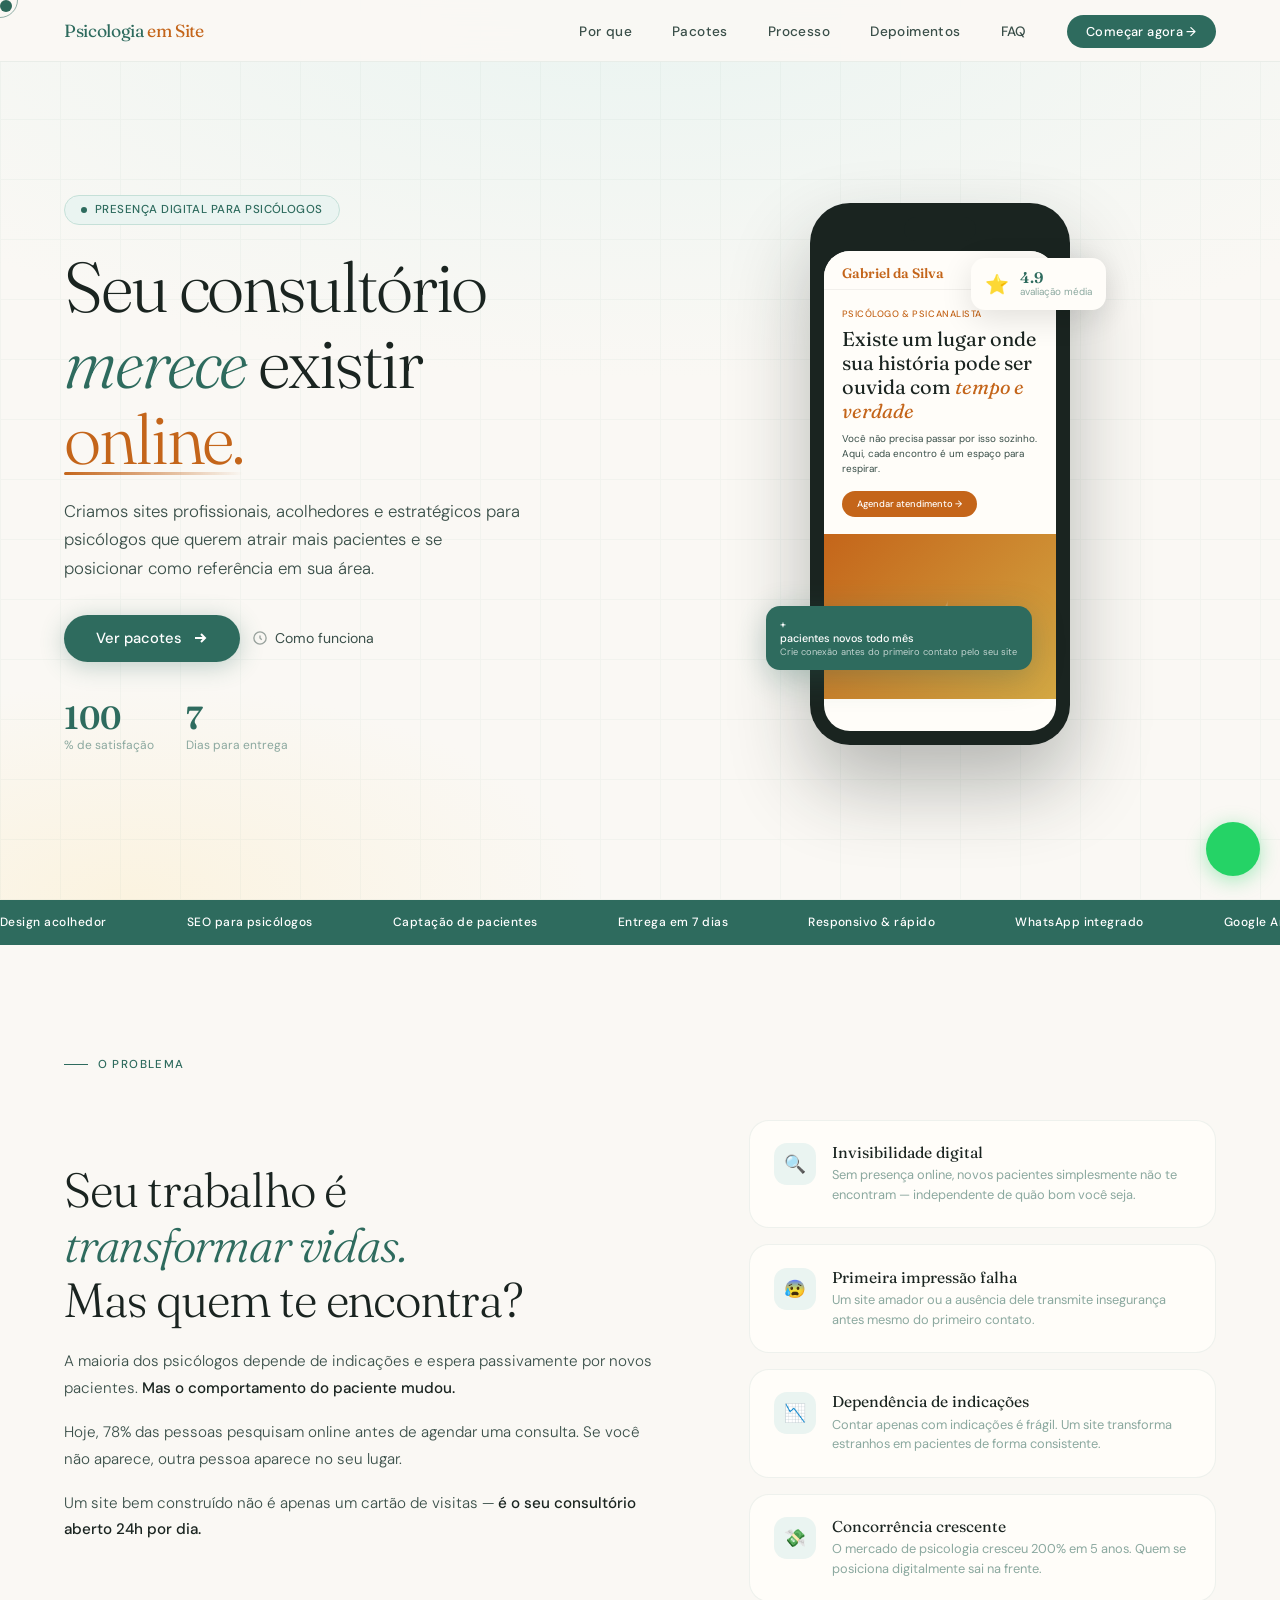
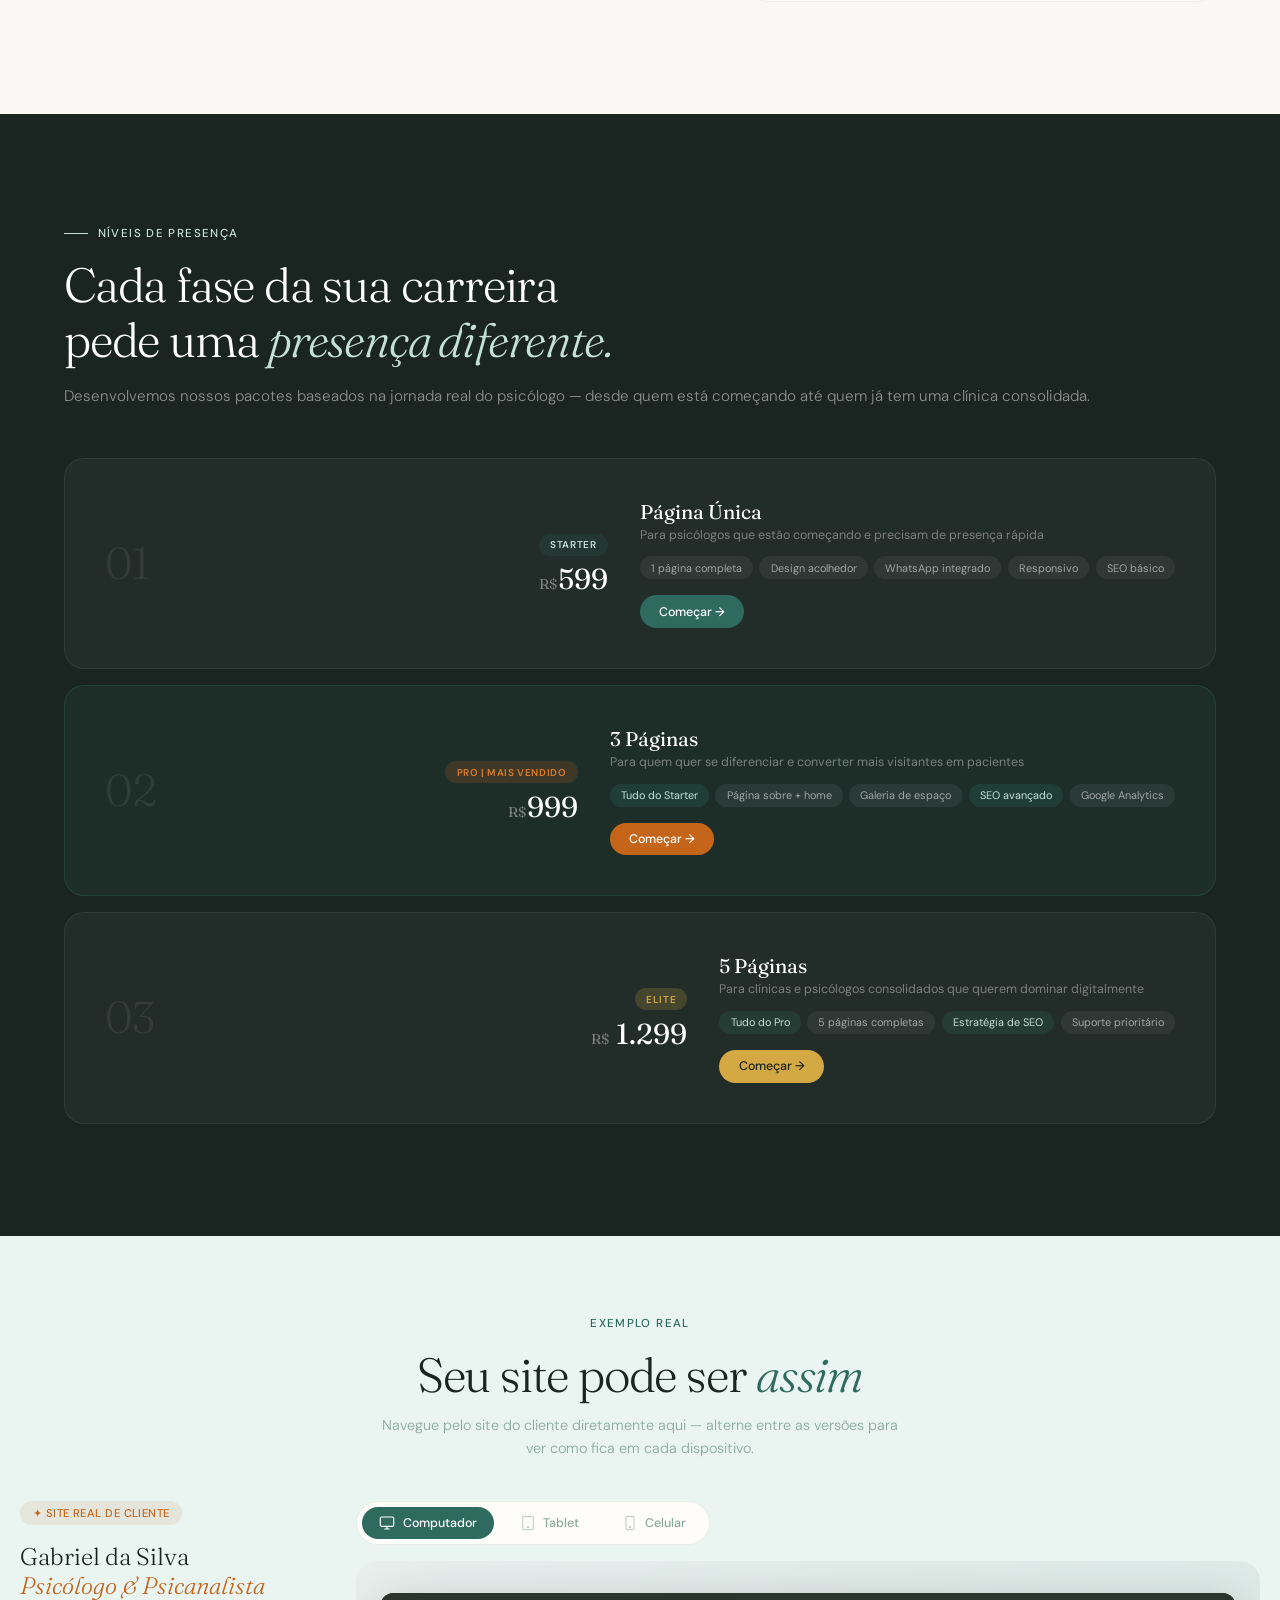
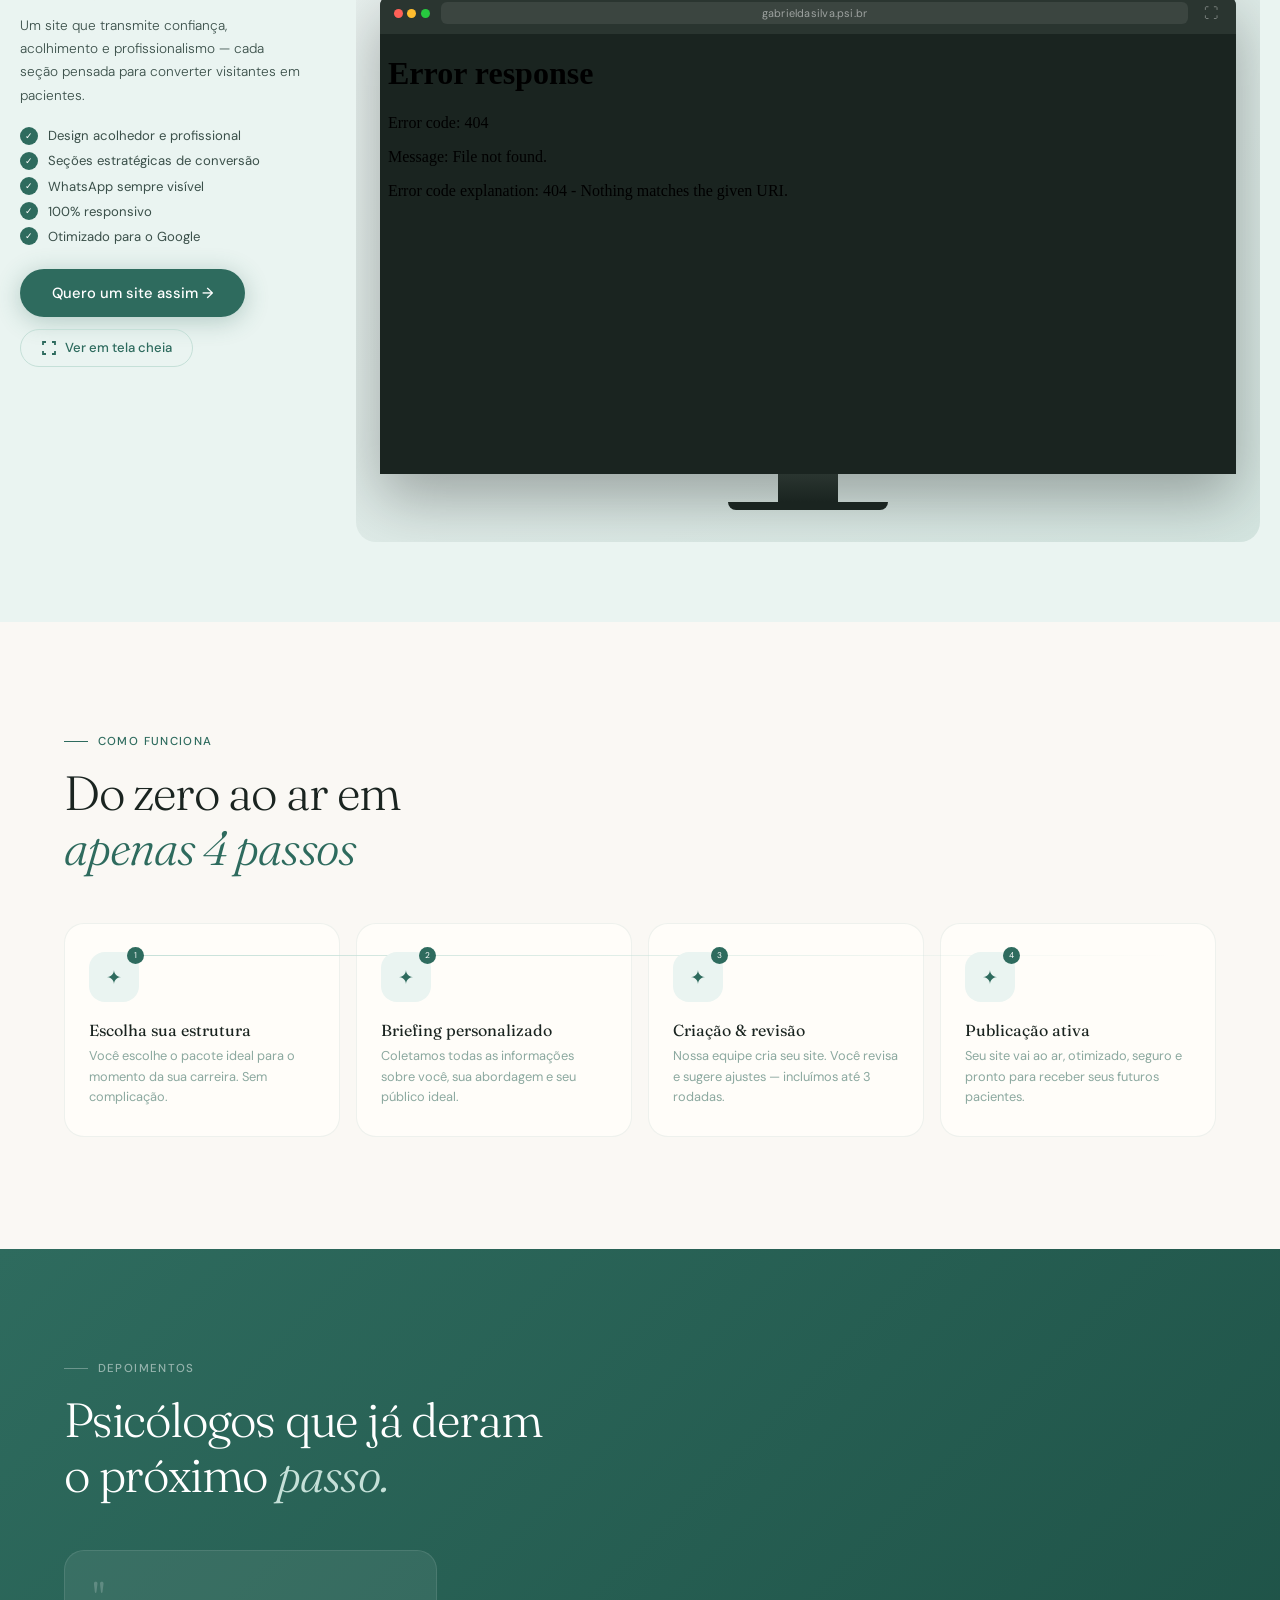
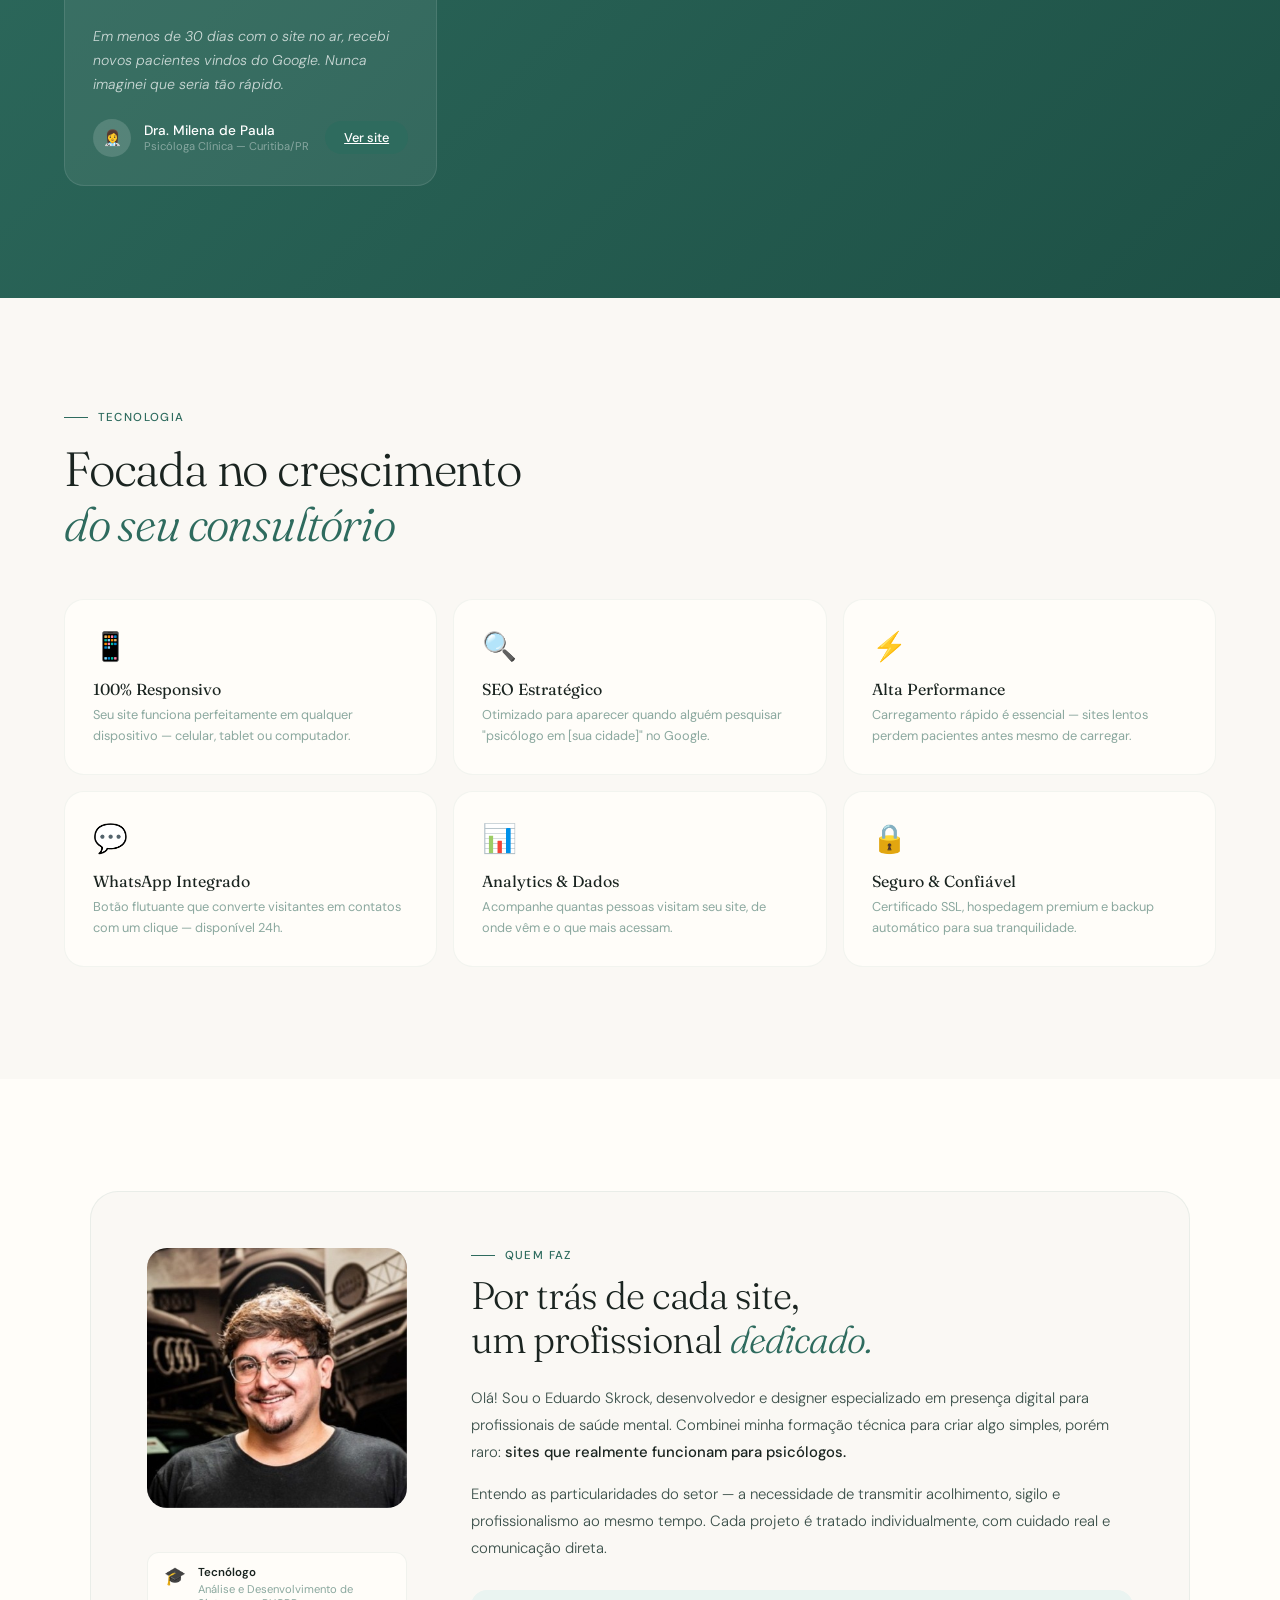
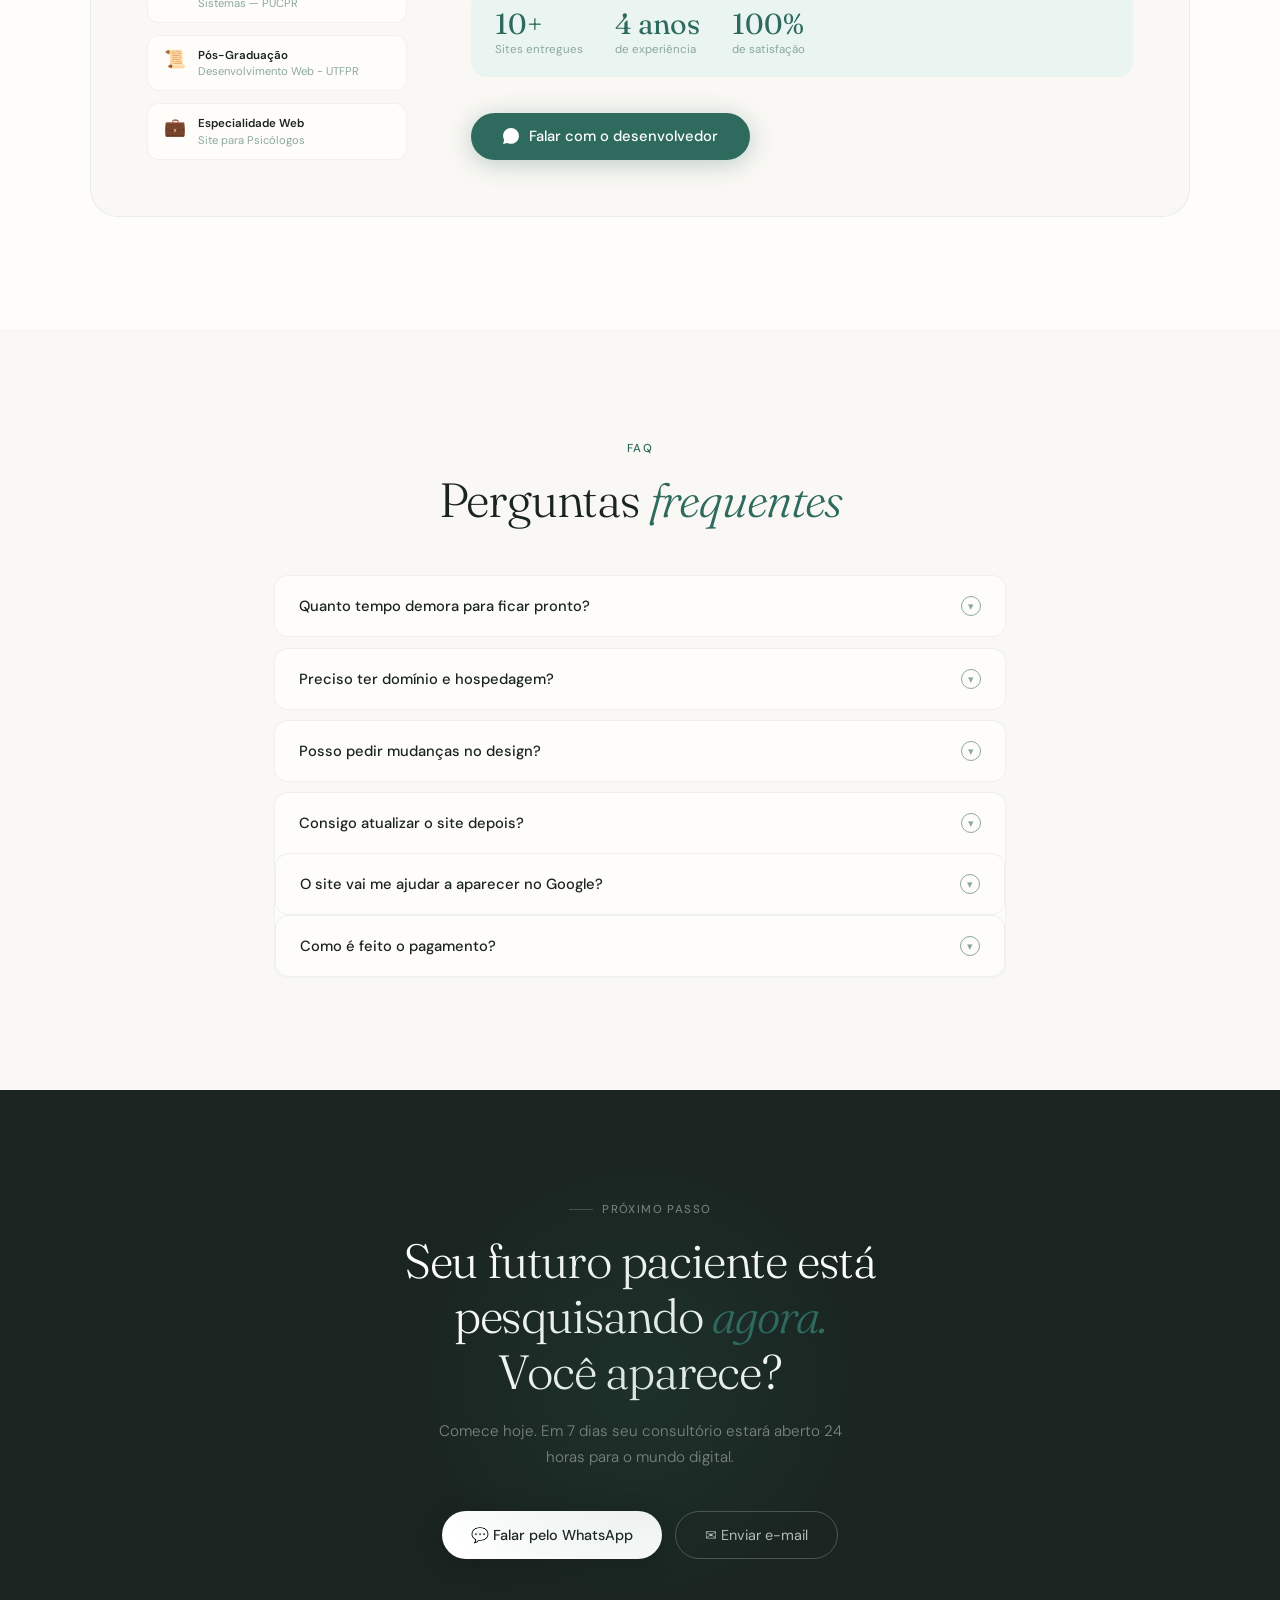
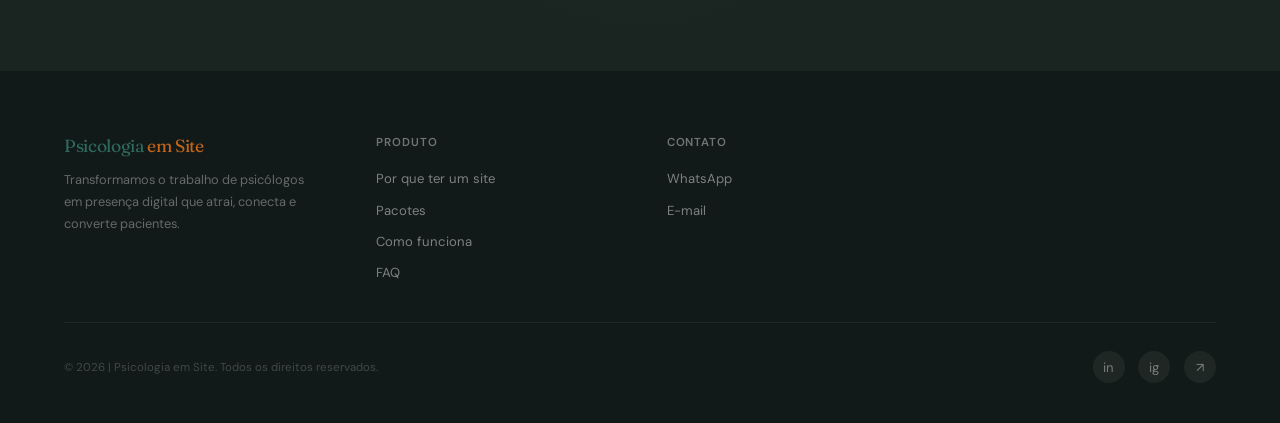
==== commit d9941e30: "atualizações" ====
--- a/index.html
+++ b/index.html
@@ -3,7 +3,7 @@
 <head>
   <meta charset="UTF-8" />
   <meta name="viewport" content="width=device-width, initial-scale=1.0" />
-  <meta name="description" content="Sites profissionais para psicólogos. Atraia mais pacientes, construa sua presença digital e cresça seu consultório." />
+  <meta name="description" content="Sites profissionais para psicólogos a valores acessíveis com entrega em até 7 dias. Atraia mais pacientes, construa sua presença digital e cresça seus agendamentos." />
   <title>Psicologia em Site — Presença Digital para Psicólogos</title>
 
   <!-- Fonts -->
@@ -92,11 +92,7 @@
 
       <div class="hero-stats">
         <div class="stat">
-          <div class="stat-num count-up" data-target="127">0</div>
-          <div class="stat-label">Sites entregues</div>
-        </div>
-        <div class="stat">
-          <div class="stat-num count-up" data-target="98">0</div>
+          <div class="stat-num count-up" data-target="100">0</div>
           <div class="stat-label">% de satisfação</div>
         </div>
         <div class="stat">
@@ -254,7 +250,7 @@
             <div class="level-number">01</div>
             <div class="level-price-col">
               <div class="level-badge badge-starter">Starter</div>
-              <div class="level-price"><span>R$</span> 699</div>
+              <div class="level-price"><span>R$</span>599</div>
             </div>
           </div>
           <div class="level-info">
@@ -277,18 +273,17 @@
           <div class="level-top">
             <div class="level-number">02</div>
             <div class="level-price-col">
-              <div class="level-badge badge-pro">Mais vendido</div>
-              <div class="level-price"><span>R$</span> 899</div>
+              <div class="level-badge badge-pro">PRO | Mais vendido</div>
+              <div class="level-price"><span>R$</span>999</div>
             </div>
           </div>
           <div class="level-info">
-            <h3>2 Páginas</h3>
+            <h3>3 Páginas</h3>
             <div class="level-subtitle">Para quem quer se diferenciar e converter mais visitantes em pacientes</div>
             <div class="level-features">
               <span class="level-feat highlight">Tudo do Starter</span>
               <span class="level-feat">Página sobre + home</span>
               <span class="level-feat">Galeria de espaço</span>
-              <span class="level-feat">Blog integrado</span>
               <span class="level-feat highlight">SEO avançado</span>
               <span class="level-feat">Google Analytics</span>
             </div>
@@ -303,7 +298,7 @@
             <div class="level-number">03</div>
             <div class="level-price-col">
               <div class="level-badge badge-elite">Elite</div>
-              <div class="level-price"><span>R$</span> 1.499</div>
+              <div class="level-price"><span>R$</span> 1.299</div>
             </div>
           </div>
           <div class="level-info">
@@ -312,9 +307,6 @@
             <div class="level-features">
               <span class="level-feat highlight">Tudo do Pro</span>
               <span class="level-feat">5 páginas completas</span>
-              <span class="level-feat highlight">Agendamento online</span>
-              <span class="level-feat">Área de artigos</span>
-              <span class="level-feat">Chat ao vivo</span>
               <span class="level-feat highlight">Estratégia de SEO</span>
               <span class="level-feat">Suporte prioritário</span>
             </div>
@@ -513,40 +505,18 @@
       <div class="testimonial-grid">
         <div class="testimonial-card reveal">
           <div class="t-quote">"</div>
-          <p class="t-text">Em menos de 30 dias com o site no ar, recebi 12 novos pacientes vindos do Google. Nunca imaginei que seria tão rápido.</p>
+          <p class="t-text">Em menos de 30 dias com o site no ar, recebi novos pacientes vindos do Google. Nunca imaginei que seria tão rápido.</p>
           <div class="t-author">
             <div class="t-avatar">👩‍⚕️</div>
             <div>
-              <div class="t-name">Dra. Camila Rocha</div>
-              <div class="t-role">Psicóloga Clínica — São Paulo</div>
-            </div>
-            <div class="t-stars">★★★★★</div>
-          </div>
-        </div>
-
-        <div class="testimonial-card reveal reveal-delay-1">
-          <div class="t-quote">"</div>
-          <p class="t-text">O site ficou lindo e super profissional. Meus pacientes me elogiam o site antes mesmo de me conhecer pessoalmente.</p>
-          <div class="t-author">
-            <div class="t-avatar">🧑‍⚕️</div>
-            <div>
-              <div class="t-name">Dr. Felipe Andrade</div>
-              <div class="t-role">Psicoterapeuta — Curitiba</div>
-            </div>
-            <div class="t-stars">★★★★★</div>
-          </div>
-        </div>
-
-        <div class="testimonial-card reveal reveal-delay-2">
-          <div class="t-quote">"</div>
-          <p class="t-text">Tinha medo de investir, mas foi a melhor decisão da minha carreira. O retorno veio rápido e continua crescendo.</p>
-          <div class="t-author">
-            <div class="t-avatar">👩‍💼</div>
-            <div>
-              <div class="t-name">Dra. Mariana Souza</div>
-              <div class="t-role">Psicóloga Infantil — Rio de Janeiro</div>
-            </div>
-            <div class="t-stars">★★★★★</div>
+              <div class="t-name">Dra. Milena de Paula</div>
+              <div class="t-role">Psicóloga Clínica — Curitiba/PR</div>
+            </div>
+            <div class="t-stars">
+              <a href="https://www.milenadepaulapsicologia.com.br/" class="nav-cta">Ver site</a>
+            </div>
+            
+
           </div>
         </div>
       </div>
@@ -598,117 +568,6 @@
       </div>
     </div>
   </section>
-
-  <!-- ══════════════════════════════
-       PRICING
-  ══════════════════════════════ -->
-  <section class="pricing-section">
-    <div class="pricing-inner">
-      <div class="pricing-header">
-        <div class="section-tag">Investimento</div>
-        <h2 class="section-title reveal">Pacotes pensados<br/><em>para sua realidade</em></h2>
-        <p style="color:var(--mist);font-size:.95rem;margin-top:1rem;font-weight:300;" class="reveal reveal-delay-1">Sem mensalidades. Sem pegadinhas. Pagamento único.</p>
-      </div>
-
-      <div class="pricing-grid">
-
-        <!-- Starter -->
-        <div class="price-card reveal">
-          <div class="price-header">
-            <div class="price-badge pb-green">Starter</div>
-            <div class="price-name">Página Única</div>
-            <div class="price-desc">Para psicólogos que estão iniciando sua presença digital</div>
-            <div class="price-amount">
-              <div class="price-cur">R$</div>
-              <div class="price-num">699</div>
-              <div class="price-period">único</div>
-            </div>
-          </div>
-          <div class="price-body">
-            <ul class="price-features">
-              <li>Design personalizado acolhedor</li>
-              <li>1 página completa e estratégica</li>
-              <li>Responsivo (mobile-first)</li>
-              <li>WhatsApp flutuante</li>
-              <li>Formulário de contato</li>
-              <li>SEO básico (Google)</li>
-              <li>Entrega em 7 dias úteis</li>
-              <li class="muted">Blog / artigos</li>
-              <li class="muted">Agendamento online</li>
-              <li class="muted">Suporte estendido</li>
-            </ul>
-            <a href="https://wa.me/5541988707816?text=Olá!%20Tenho%20interesse%20no%20pacote%20Starter%20(R$%20699)" class="price-btn price-btn-ghost" target="_blank" rel="noopener">
-              Começar agora
-            </a>
-          </div>
-        </div>
-
-        <!-- Pro (featured) -->
-        <div class="price-card featured reveal reveal-delay-1">
-          <div class="price-header">
-            <div class="price-badge pb-white">⭐ Mais vendido</div>
-            <div class="price-name">2 Páginas</div>
-            <div class="price-desc">A escolha certa para quem quer se diferenciar e converter mais</div>
-            <div class="price-amount">
-              <div class="price-cur">R$</div>
-              <div class="price-num">899</div>
-              <div class="price-period">único</div>
-            </div>
-          </div>
-          <div class="price-body">
-            <ul class="price-features">
-              <li>Tudo do plano Starter</li>
-              <li>2 páginas (Home + Sobre)</li>
-              <li>Galeria do espaço físico</li>
-              <li>Depoimentos de pacientes</li>
-              <li>SEO avançado + palavras-chave</li>
-              <li>Google Analytics integrado</li>
-              <li>Instagram feed integrado</li>
-              <li>Entrega em 7 dias úteis</li>
-              <li>1 revisão de conteúdo inclusa</li>
-              <li class="muted">Agendamento online</li>
-            </ul>
-            <a href="https://wa.me/5541988707816?text=Olá!%20Tenho%20interesse%20no%20pacote%20Pro%20(R$%20899)" class="price-btn price-btn-solid" target="_blank" rel="noopener">
-              Quero este →
-            </a>
-          </div>
-        </div>
-
-        <!-- Elite -->
-        <div class="price-card reveal reveal-delay-2">
-          <div class="price-header">
-            <div class="price-badge pb-clay">Elite</div>
-            <div class="price-name">5 Páginas</div>
-            <div class="price-desc">Para clínicas e psicólogos consolidados que lideram o digital</div>
-            <div class="price-amount">
-              <div class="price-cur">R$</div>
-              <div class="price-num">1.499</div>
-              <div class="price-period">único</div>
-            </div>
-          </div>
-          <div class="price-body">
-            <ul class="price-features">
-              <li>Tudo do plano Pro</li>
-              <li>5 páginas completas</li>
-              <li>Agendamento online integrado</li>
-              <li>Blog / área de artigos</li>
-              <li>Estratégia completa de SEO</li>
-              <li>Chat ao vivo</li>
-              <li>Suporte prioritário 30 dias</li>
-              <li>3 revisões de conteúdo</li>
-              <li>Relatório mensal de acessos</li>
-              <li>Consultoria de posicionamento</li>
-            </ul>
-            <a href="https://wa.me/5541988707816?text=Olá!%20Tenho%20interesse%20no%20pacote%20Elite%20(R$%201.499)" class="price-btn price-btn-clay" target="_blank" rel="noopener">
-              Quero este →
-            </a>
-          </div>
-        </div>
-
-      </div>
-    </div>
-  </section>
-
   <!-- ══════════════════════════════
        QUEM FAZ
   ══════════════════════════════ -->
@@ -719,21 +578,8 @@
 
         <!-- Photo side -->
         <div class="qf-photo-col">
-          <div class="qf-photo-wrap">
-            <div class="qf-photo-placeholder">
-              <!-- Replace src with real photo when available -->
-              <div class="qf-avatar-fallback">
-                <svg viewBox="0 0 80 80" fill="none" xmlns="http://www.w3.org/2000/svg">
-                  <circle cx="40" cy="30" r="16" fill="var(--sage-mid)"/>
-                  <ellipse cx="40" cy="68" rx="26" ry="16" fill="var(--sage-mid)"/>
-                </svg>
-              </div>
-            </div>
-            <div class="qf-photo-badge">
-              <span class="qf-badge-dot"></span>
-              Disponível para novos projetos
-            </div>
-          </div>
+        <img src="img/foto_desenvolvedor_psicologia_em_site_site_para_psicologos_brasil_.jpg" alt="">
+
           <!-- Credentials strip -->
           <div class="qf-creds">
             <div class="qf-cred">
@@ -768,7 +614,7 @@
             um profissional <em>dedicado.</em>
           </h2>
           <p class="qf-bio">
-            Olá! Sou o Eduardo Skrock, desenvolvedor e designer especializado em presença digital para profissionais de saúde mental. Combinei minha formação técnica em Análise e Desenvolvimento de Sistemas com uma pós-graduação em Desenvolvimento Web para criar algo simples, porém raro: <strong>sites que realmente funcionam para psicólogos.</strong>
+            Olá! Sou o Eduardo Skrock, desenvolvedor e designer especializado em presença digital para profissionais de saúde mental. Combinei minha formação técnica para criar algo simples, porém raro: <strong>sites que realmente funcionam para psicólogos.</strong>
           </p>
           <p class="qf-bio">
             Entendo as particularidades do setor — a necessidade de transmitir acolhimento, sigilo e profissionalismo ao mesmo tempo. Cada projeto é tratado individualmente, com cuidado real e comunicação direta.
@@ -829,7 +675,7 @@
           </button>
           <div class="faq-answer">
             <div class="faq-answer-inner">
-              Não se preocupe com isso! Cuidamos de todo o processo técnico: domínio, hospedagem, certificado SSL e publicação. Você só precisa nos dizer o que quer e nós fazemos o resto.
+              Não se preocupe com isso! Cuidamos de todo o processo técnico: domínio, hospedagem, certificado SSL e publicação. Você só precisa nos dizer o que quer e nós fazemos o resto. Sujeito a valor adicional.
             </div>
           </div>
         </div>
@@ -853,8 +699,7 @@
           </button>
           <div class="faq-answer">
             <div class="faq-answer-inner">
-              Sim! Entregamos acesso completo ao painel de gerenciamento onde você pode atualizar textos, fotos e informações. Também oferecemos planos de manutenção mensal para quem preferir deixar conosco.
-            </div>
+              Sim! É possível solicitar atualização de conteúdo. Se isso acontecer após a entrega do site, o orçamento é considerado de acordo com a tabela de manutenções.
           </div>
         </div>
 
@@ -877,7 +722,7 @@
           </button>
           <div class="faq-answer">
             <div class="faq-answer-inner">
-              Aceitamos PIX, cartão de crédito (em até 12x) e transferência bancária. O pagamento é único — sem mensalidades ou taxas escondidas. Cobramos 50% no início e 50% na entrega.
+              Aceitamos PIX, cartão de crédito (em até 12x) e transferência bancária. O pagamento é único — sem mensalidades ou taxas escondidas. Para PIX e transferência bancária, cobramos 50% no início e 50% na entrega.
             </div>
           </div>
         </div>
@@ -930,28 +775,17 @@
             </ul>
           </div>
           <div class="footer-col">
-            <h5>Empresa</h5>
-            <ul>
-              <li><a href="#">Sobre nós</a></li>
-              <li><a href="#">Portfólio</a></li>
-              <li><a href="#">Blog</a></li>
-              <li><a href="#">Afiliados</a></li>
-            </ul>
-          </div>
-          <div class="footer-col">
             <h5>Contato</h5>
             <ul>
               <li><a href="https://wa.me/5541988707816" target="_blank" rel="noopener">WhatsApp</a></li>
               <li><a href="mailto:psicologiaemsite@gmail.com">E-mail</a></li>
-              <li><a href="#" target="_blank" rel="noopener">Instagram</a></li>
-              <li><a href="#" target="_blank" rel="noopener">LinkedIn</a></li>
             </ul>
           </div>
         </div>
       </div>
 
       <div class="footer-bottom">
-        <div class="footer-copy">© 2025 Psicologia em Site. Todos os direitos reservados.</div>
+        <div class="footer-copy">© 2026 | Psicologia em Site. Todos os direitos reservados.</div>
         <div class="footer-social">
           <a href="#" class="social-link" aria-label="LinkedIn">in</a>
           <a href="#" class="social-link" aria-label="Instagram">ig</a>
--- a/style.css
+++ b/style.css
@@ -435,7 +435,7 @@
 }
 .marquee-track {
   display: flex; gap: 2.5rem;
-  animation: marquee 22s linear infinite; white-space: nowrap;
+  animation: marquee 8s linear infinite; white-space: nowrap;
 }
 @keyframes marquee {
   from { transform: translateX(0); }
@@ -1349,7 +1349,7 @@
 
 /* Photo column */
 .qf-photo-col { flex: 0 0 260px; display: flex; flex-direction: column; gap: 1.5rem; }
-
+.qf-photo-col > img{border-radius: 20px;}
 .qf-photo-wrap { position: relative; }
 .qf-photo-placeholder {
   width: 100%; aspect-ratio: 3/4; max-height: 320px;
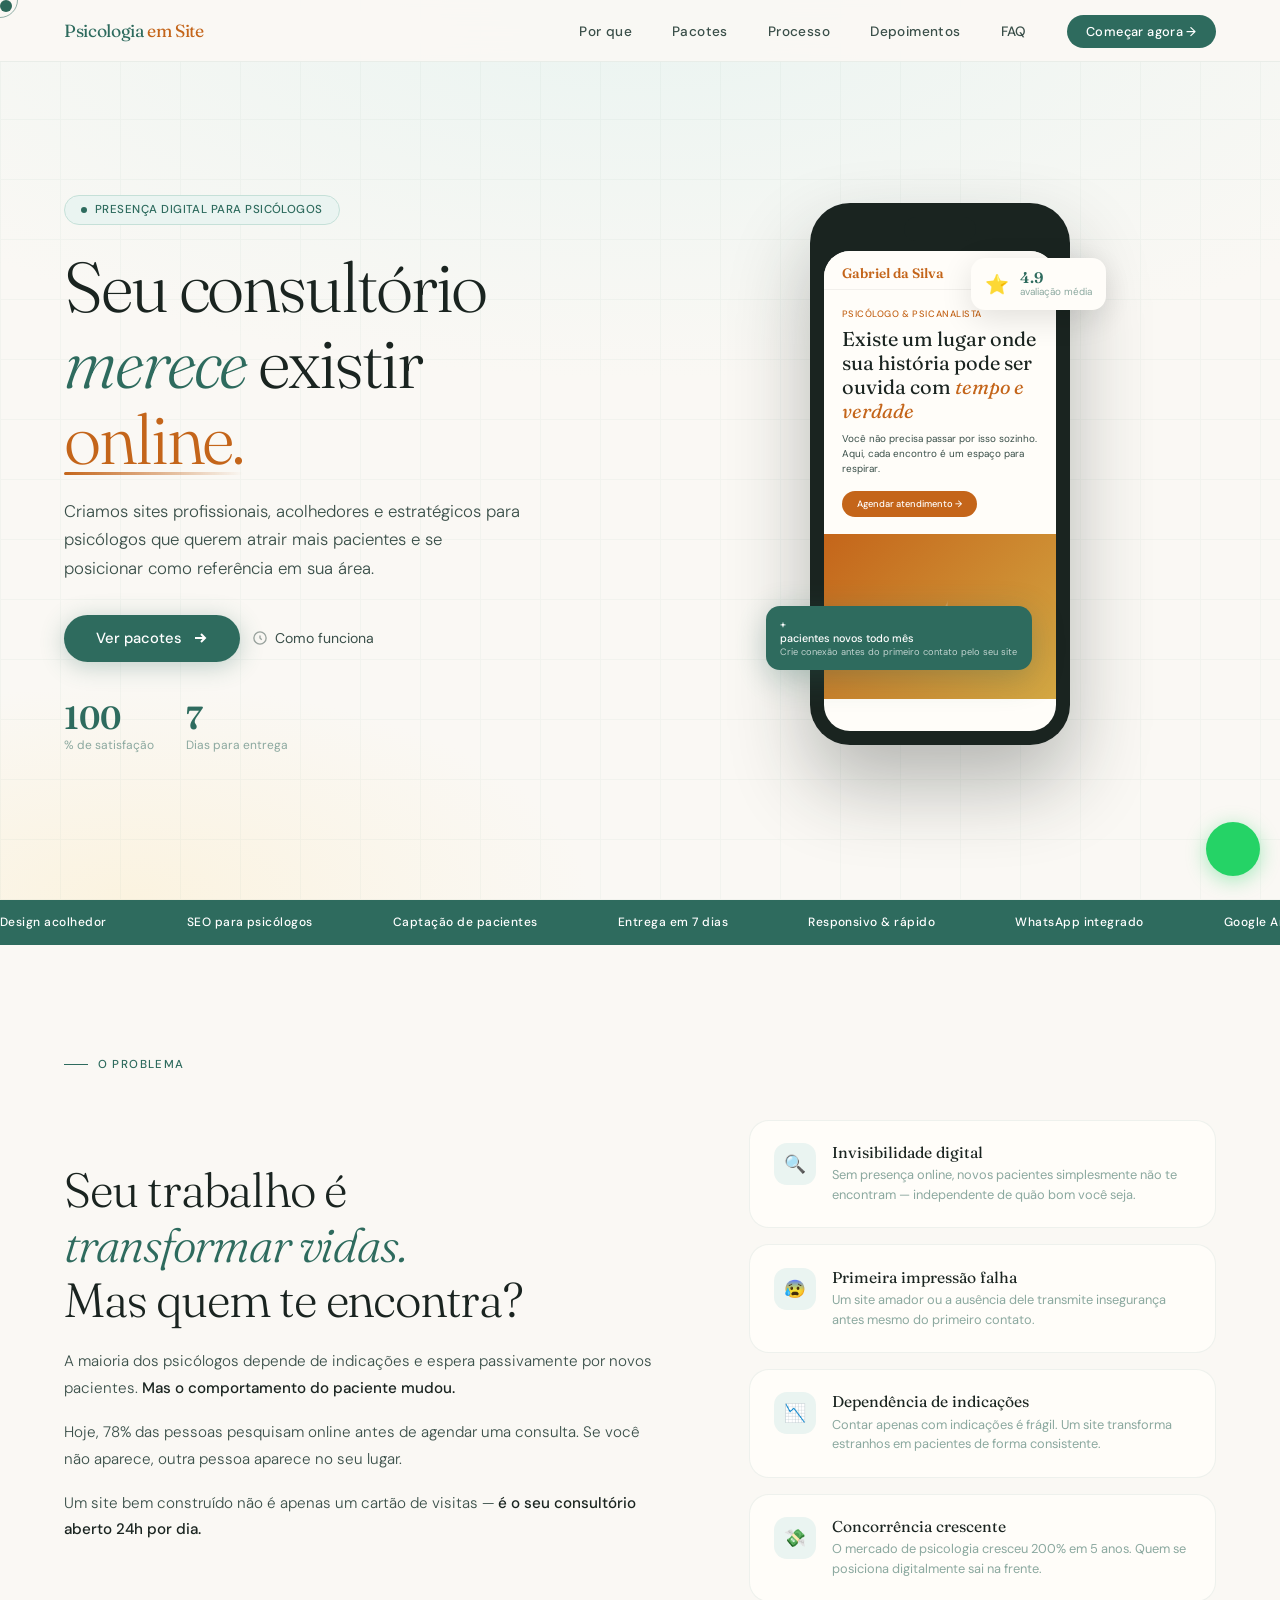
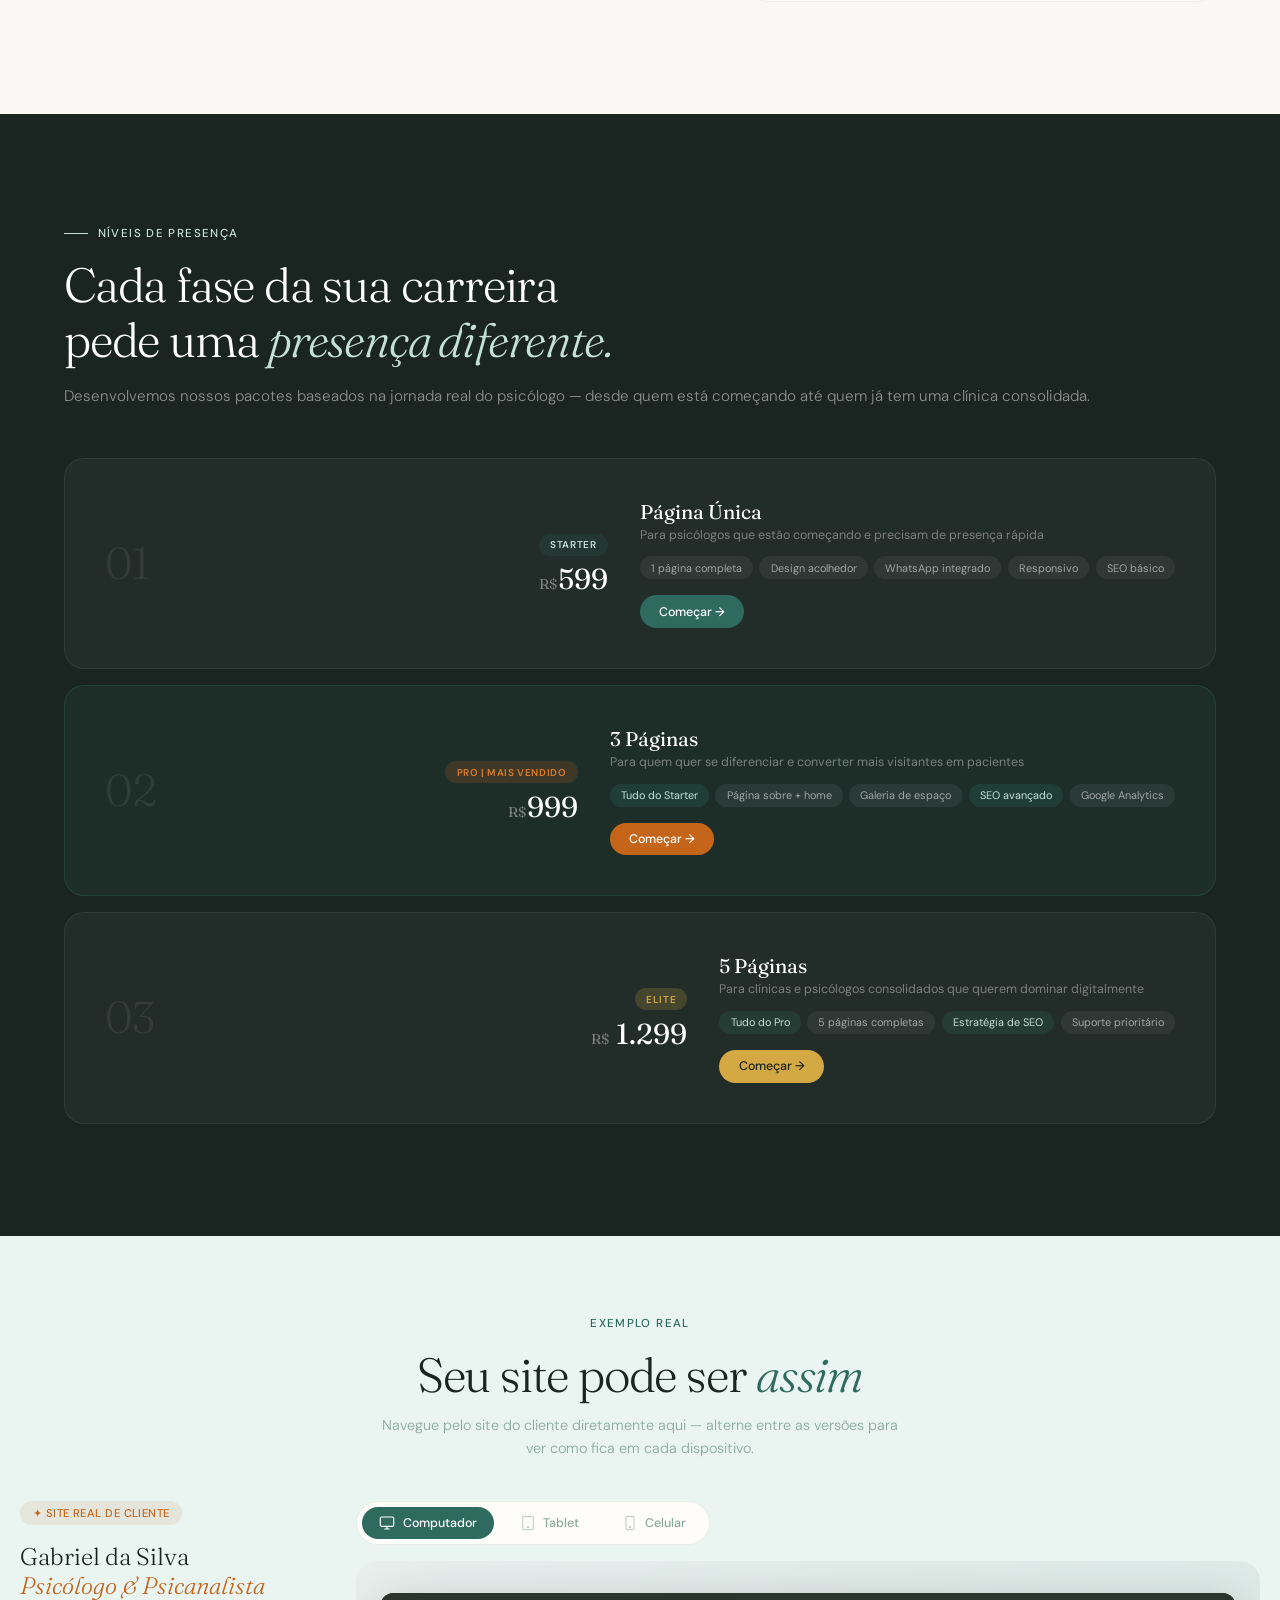
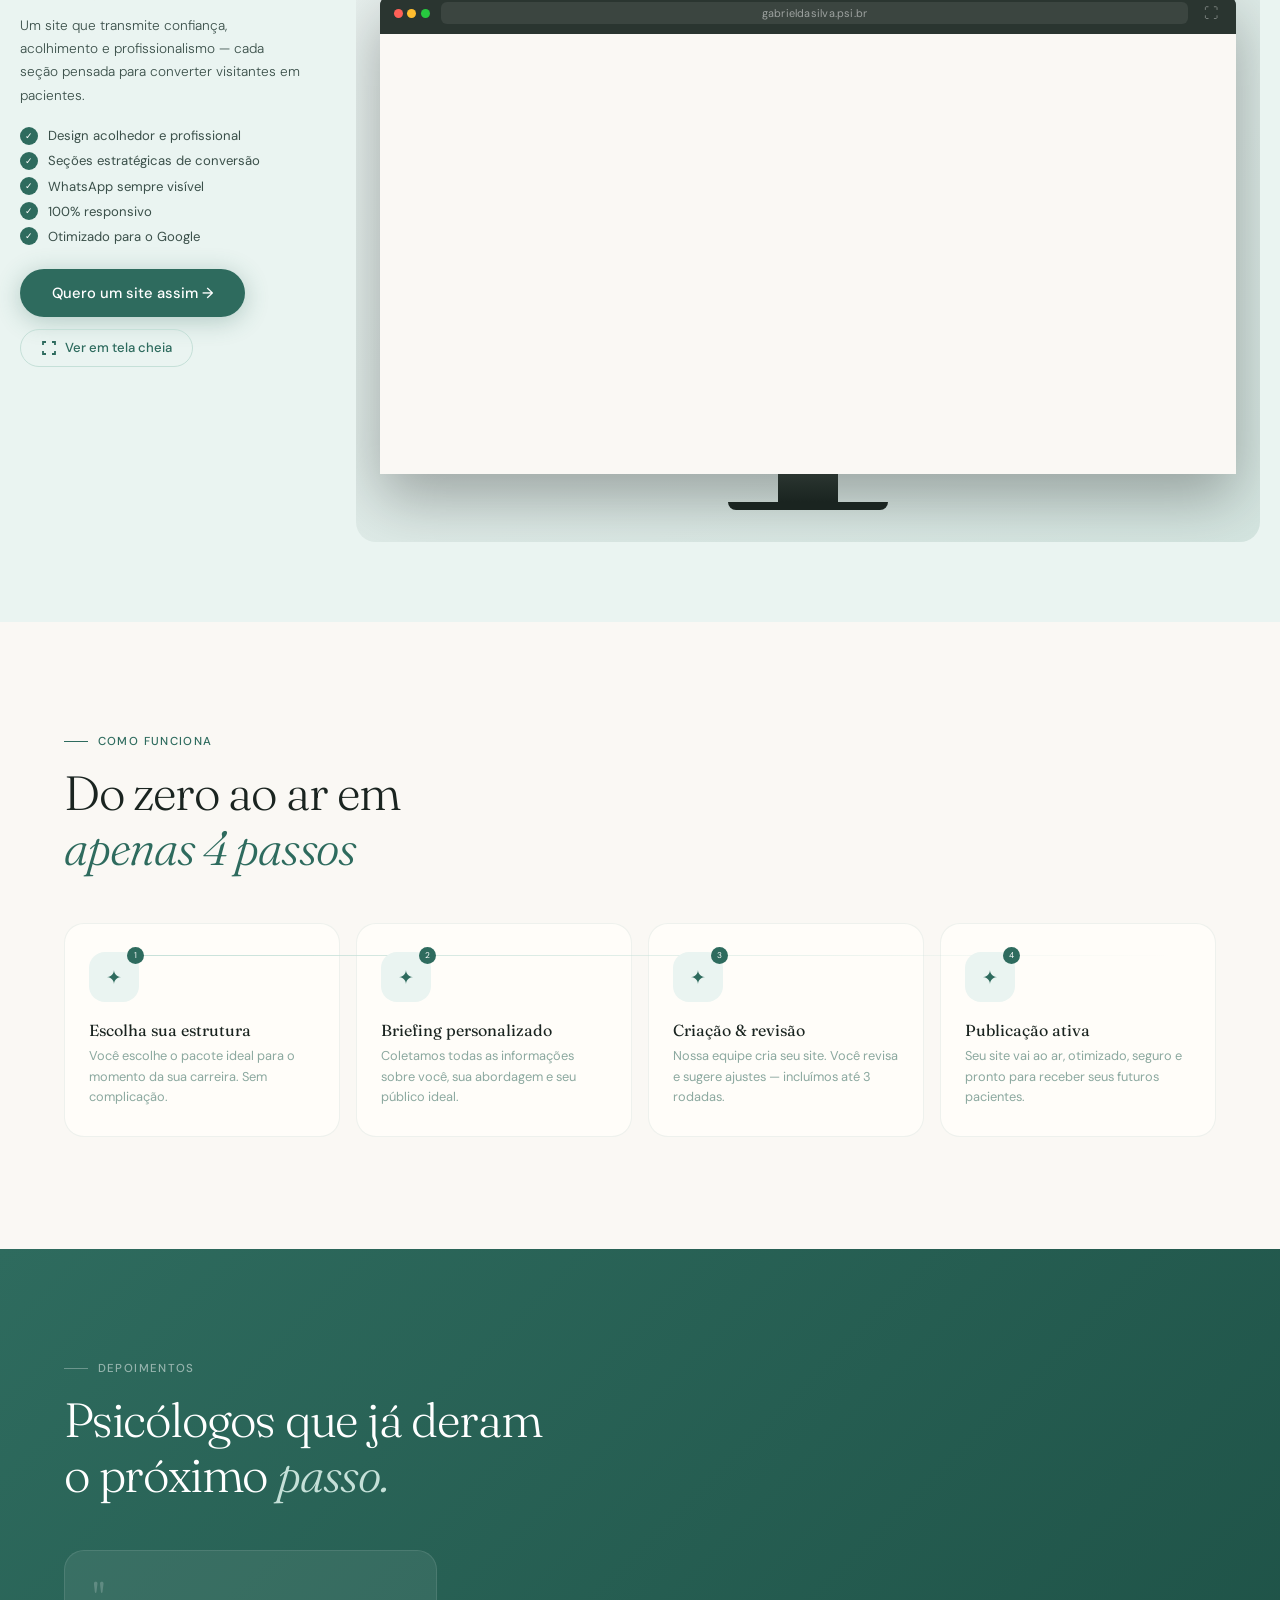
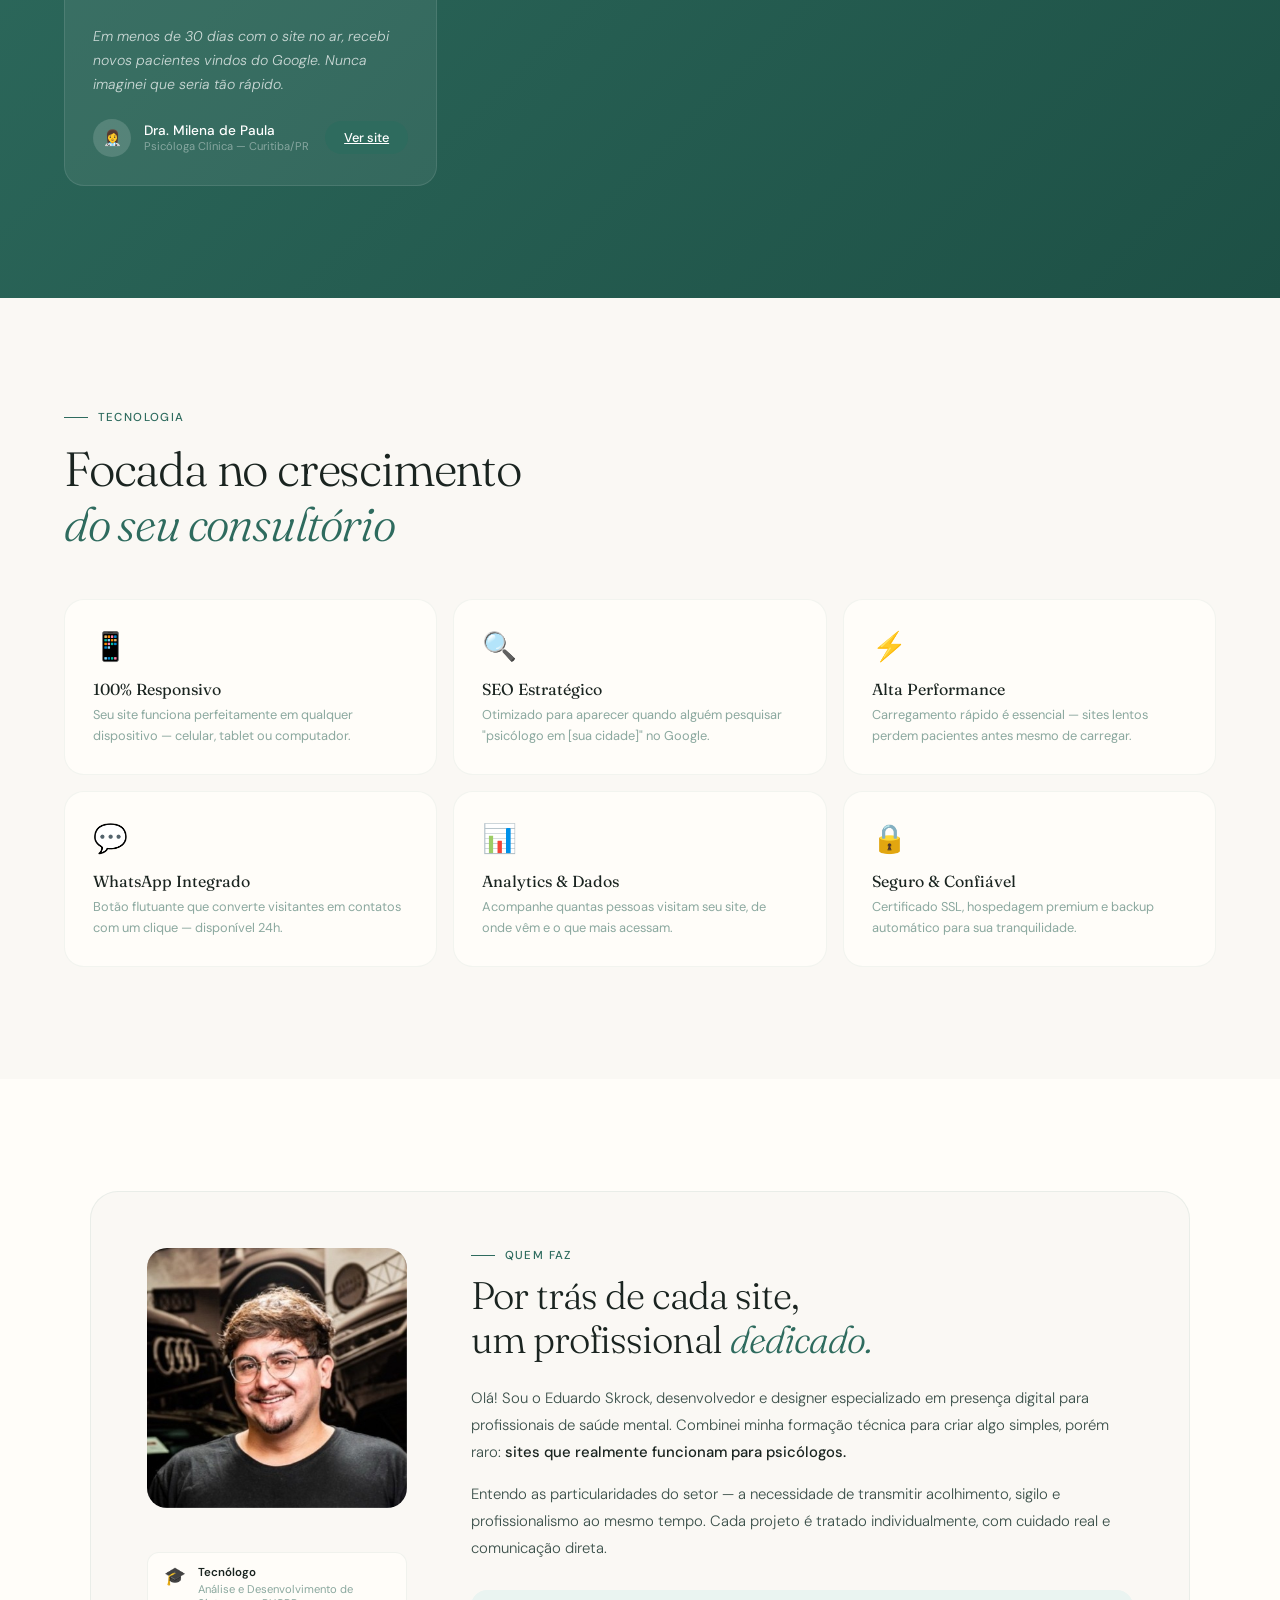
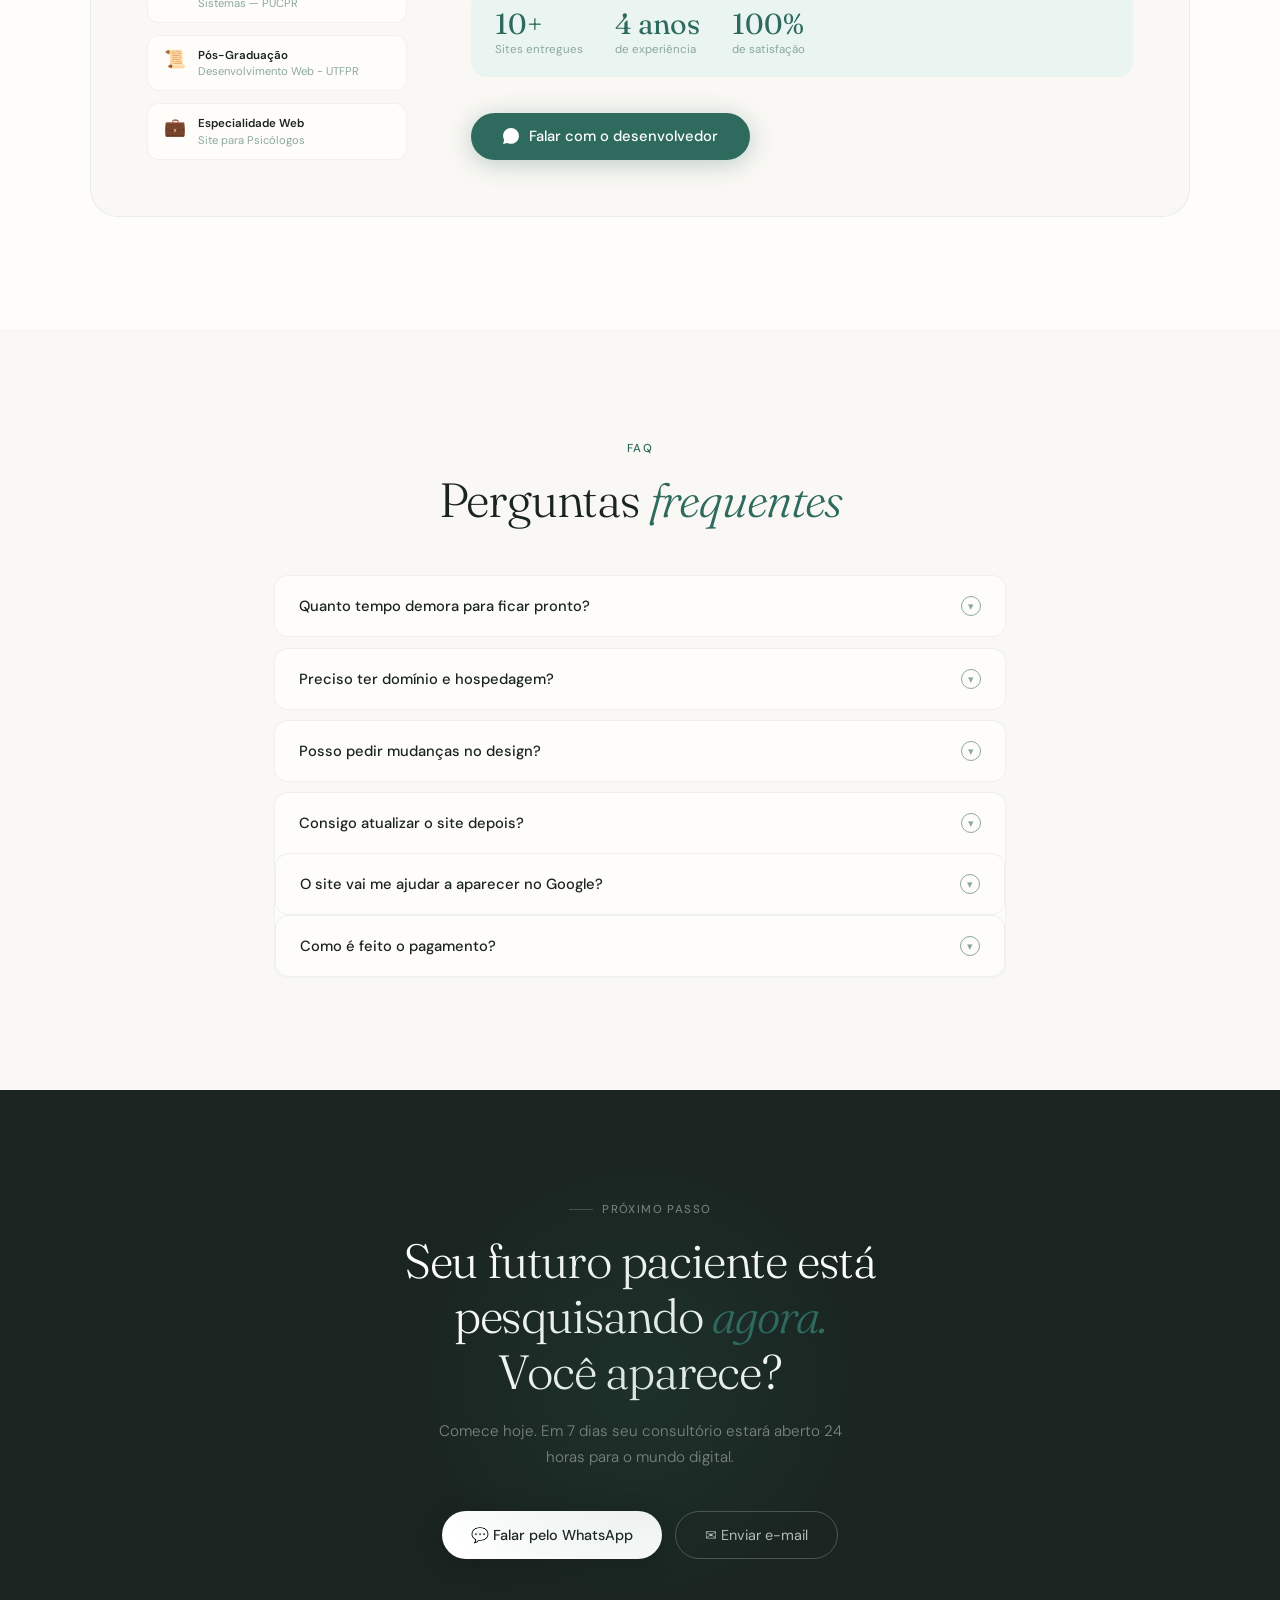
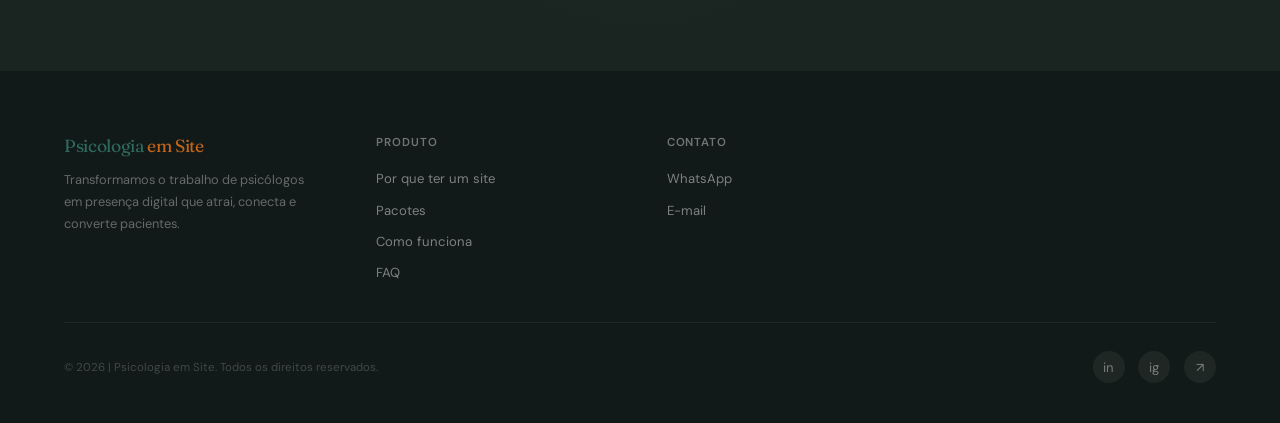
==== commit 9d4f61aa: "Atualização" ====
--- a/index.html
+++ b/index.html
@@ -14,6 +14,15 @@
   <!-- Stylesheet -->
   <link rel="stylesheet" href="style.css" />
 </head>
+<!-- Google tag (gtag.js) -->
+<script async src="https://www.googletagmanager.com/gtag/js?id=G-TWQ5ZDWWMT"></script>
+<script>
+  window.dataLayer = window.dataLayer || [];
+  function gtag(){dataLayer.push(arguments);}
+  gtag('js', new Date());
+
+  gtag('config', 'G-TWQ5ZDWWMT');
+</script>
 <body>
 
   <!-- Custom Cursor (desktop) -->
